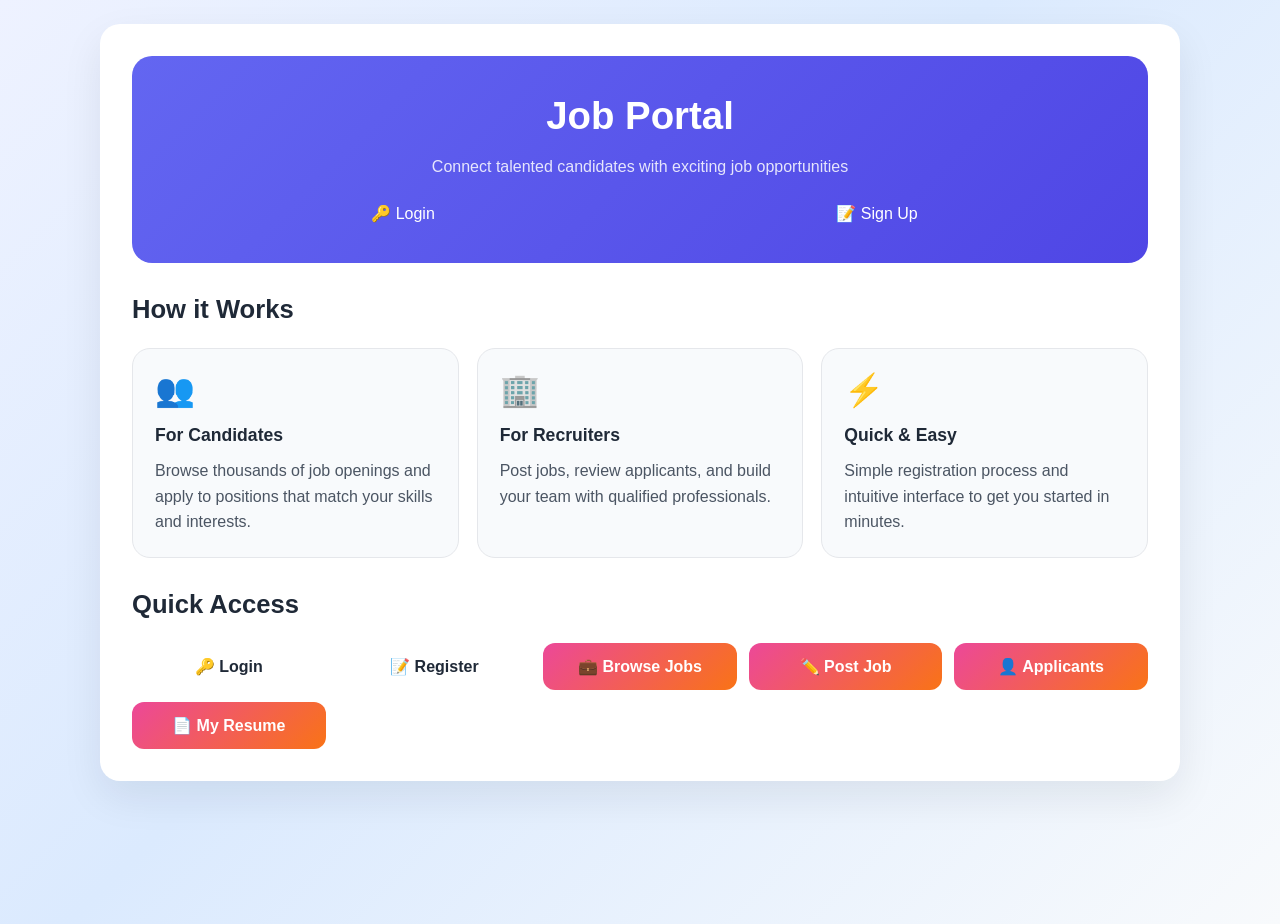
==== frontend/index.html @ 47e7e753 "first commit" ====
<!DOCTYPE html>
<html lang="en">
<head>
    <meta charset="UTF-8">
    <meta name="viewport" content="width=device-width, initial-scale=1.0">
    <title>Job Portal - Find Your Dream Job</title>
    <link rel="stylesheet" href="style.css">
    </head>
<body>

<div class="container-wide">
    <!-- Hero Section -->
    <div class="hero">
        <h1>Job Portal</h1>
        <p>Connect talented candidates with exciting job opportunities</p>
        <div class="hero-buttons">
            <a href="login.html">🔑 Login</a>
            <a href="register.html">📝 Sign Up</a>
        </div>
    </div>

    <!-- Features Section -->
    <div class="section-heading section-heading--center">
        <h2>How it Works</h2>
    </div>

    <div class="features">
        <div class="feature-card">
            <div class="feature-icon">👥</div>
            <h3>For Candidates</h3>
            <p>Browse thousands of job openings and apply to positions that match your skills and interests.</p>
        </div>

        <div class="feature-card">
            <div class="feature-icon">🏢</div>
            <h3>For Recruiters</h3>
            <p>Post jobs, review applicants, and build your team with qualified professionals.</p>
        </div>

        <div class="feature-card">
            <div class="feature-icon">⚡</div>
            <h3>Quick & Easy</h3>
            <p>Simple registration process and intuitive interface to get you started in minutes.</p>
        </div>
    </div>

    <!-- Quick Navigation -->
    <div class="section-heading section-heading--center">
        <h2>Quick Access</h2>
    </div>

    <div class="nav-buttons">
        <a href="login.html" class="nav-button">🔑 Login</a>
        <a href="register.html" class="nav-button">📝 Register</a>
        <a href="jobs.html" class="nav-button secondary">💼 Browse Jobs</a>
        <a href="postJob.html" class="nav-button secondary">✏️ Post Job</a>
        <a href="applicants.html" class="nav-button secondary">👤 Applicants</a>
        <a href="resume.html" class="nav-button secondary">📄 My Resume</a>
    </div>

</div>

</body>
</html>
---- frontend/style.css ----
/* ========= GLOBAL ========= */
* {
    margin: 0;
    padding: 0;
    box-sizing: border-box;
}

html {
    font-family: 'Segoe UI', Tahoma, Geneva, Verdana, sans-serif;
    scroll-behavior: smooth;
}

body {
    min-height: 100vh;
    background: linear-gradient(135deg, #eef2ff 0%, #dbeafe 45%, #f8fafc 100%);
    color: #1f2937;
}

a {
    color: inherit;
    text-decoration: none;
}

button,
input,
select,
textarea {
    font: inherit;
}

/* ========= LAYOUT ========= */
.container,
.container-wide {
    width: min(1120px, calc(100% - 32px));
    margin: 24px auto;
    padding: 32px;
    background: #ffffff;
    border-radius: 20px;
    box-shadow: 0 16px 40px rgba(15, 23, 42, 0.08);
}

.container-wide {
    max-width: 1080px;
}

.container {
    max-width: 640px;
}

.text-center {
    text-align: center;
}

.mt-20 {
    margin-top: 20px;
}

.mb-20 {
    margin-bottom: 20px;
}

.flex {
    display: flex;
    gap: 12px;
}

.flex-center {
    display: flex;
    gap: 12px;
    justify-content: center;
}

/* ========= TYPOGRAPHY ========= */
h1,
h2,
h3 {
    color: #1f2937;
}

h1 {
    font-size: clamp(2rem, 3vw, 3rem);
    line-height: 1.05;
}

h2 {
    font-size: clamp(1.4rem, 2vw, 2rem);
    margin-bottom: 14px;
}

h3 {
    font-size: 1.1rem;
}

p,
label,
button,
input,
select,
textarea {
    line-height: 1.6;
}

label {
    display: block;
    margin-bottom: 8px;
    font-weight: 600;
    color: #374151;
}

/* ========= HERO & SECTIONS ========= */
.hero {
    padding: 40px;
    border-radius: 20px;
    background: linear-gradient(135deg, #6366f1 0%, #4f46e5 100%);
    color: white;
    text-align: center;
    margin-bottom: 32px;
}

.hero h1 {
    color: white;
}

.hero p {
    color: rgba(255, 255, 255, 0.85);
    margin: 18px auto 0;
    max-width: 720px;
}

.hero-buttons,
.nav-buttons,
.dashboard-nav,
.resume-buttons,
.job-item-footer {
    display: grid;
    gap: 12px;
}

.hero-buttons,
.nav-buttons {
    grid-template-columns: repeat(auto-fit, minmax(160px, 1fr));
    margin-top: 24px;
}

.section-heading {
    margin-bottom: 24px;
}

.section-heading h2 {
    margin-bottom: 0;
}

.dashboard-header {
    display: flex;
    align-items: center;
    justify-content: space-between;
    gap: 16px;
    flex-wrap: wrap;
    margin-bottom: 24px;
}

.section-block {
    margin-bottom: 24px;
}

.features {
    display: grid;
    gap: 18px;
    grid-template-columns: repeat(auto-fit, minmax(220px, 1fr));
    margin-bottom: 32px;
}

.feature-card,
.card,
.search-filter,
.resume-item,
.job-item,
.application-item,
.stat-card,
.tab-content,
.upload-box,
.file-item {
    background: #f8fafc;
    border: 1px solid #e5e7eb;
    border-radius: 18px;
}

.feature-card,
.stat-card,
.job-item,
.application-item,
.resume-item,
.file-item {
    padding: 22px;
}

.feature-icon {
    font-size: 2rem;
    margin-bottom: 16px;
}

.feature-card h3,
.card h3,
.job-item h3,
.application-item h3,
.resume-info h3,
.stat-card h3 {
    margin-bottom: 12px;
}

.feature-card p,
.card p,
.application-item p,
.job-item p,
.resume-info p {
    color: #4b5563;
}

/* ========= FORMS ========= */
input,
select,
textarea {
    width: 100%;
    padding: 14px 16px;
    border: 1px solid #d1d5db;
    border-radius: 12px;
    background: #ffffff;
    color: #111827;
    transition: border-color 0.2s ease, box-shadow 0.2s ease;
}

input:focus,
select:focus,
textarea:focus {
    outline: none;
    border-color: #6366f1;
    box-shadow: 0 0 0 4px rgba(99, 102, 241, 0.12);
}

textarea {
    min-height: 120px;
}

.form-row {
    display: grid;
    grid-template-columns: 1fr 1fr;
    gap: 18px;
}

.form-group {
    margin-bottom: 18px;
}

/* ========= BUTTONS ========= */
button,
.nav-button,
.btn,
button[type='submit'] {
    display: inline-flex;
    align-items: center;
    justify-content: center;
    gap: 10px;
    border: none;
    border-radius: 12px;
    cursor: pointer;
    font-weight: 700;
    padding: 14px 20px;
    transition: transform 0.2s ease, box-shadow 0.2s ease, opacity 0.2s ease;
}

button:hover,
.nav-button:hover,
.btn:hover {
    transform: translateY(-1px);
}

button:active,
.nav-button:active,
.btn:active {
    transform: translateY(0);
}

button,
button[type='submit'] {
    width: 100%;
    background: linear-gradient(135deg, #4f46e5 0%, #6366f1 100%);
    color: white;
    box-shadow: 0 12px 24px rgba(79, 70, 229, 0.2);
}

.btn-secondary,
.nav-button.secondary {
    background: linear-gradient(135deg, #ec4899 0%, #f97316 100%);
    color: white;
}

button.btn-tertiary,
.nav-button.tertiary,
.btn-tertiary {
    background: #f3f4f6;
    color: #1f2937;
    border: 1px solid #d1d5db;
}

.nav-button,
.btn {
    width: auto;
    padding: 14px 22px;
}

.logout-btn {
    width: auto;
    background: linear-gradient(135deg, #ec4899 0%, #fb7185 100%);
    color: white;
}

/* ========= CARD UTILS ========= */
.card {
    padding: 24px;
}

.status-badge {
    display: inline-flex;
    align-items: center;
    gap: 8px;
    padding: 8px 14px;
    border-radius: 999px;
    font-size: 0.9rem;
    font-weight: 700;
}

.status-pending {
    background: #fef3c7;
    color: #b45309;
}

.status-accepted {
    background: #dcfce7;
    color: #16a34a;
}

.status-rejected {
    background: #fee2e2;
    color: #b91c1c;
}

.search-filter {
    padding: 24px;
    display: grid;
    gap: 18px;
    margin-bottom: 24px;
}

.search-filter button {
    width: 100%;
}

.dashboard-nav {
    grid-template-columns: repeat(auto-fit, minmax(180px, 1fr));
    margin-bottom: 24px;
}

.tab-button {
    width: 100%;
    padding: 16px 18px;
    background: #f8fafc;
    color: #374151;
    border: 1px solid #e5e7eb;
}

.tab-button.active,
.tab-button:hover {
    background: linear-gradient(135deg, #4f46e5 0%, #6366f1 100%);
    color: white;
}

.tab-content {
    display: none;
}

.tab-content.active {
    display: block;
}

.stats {
    display: grid;
    grid-template-columns: repeat(auto-fit, minmax(220px, 1fr));
    gap: 20px;
    margin-bottom: 28px;
}

.stat-card {
    padding: 24px;
}

.stat-card .number {
    font-size: 2.5rem;
    font-weight: 800;
    color: #1d4ed8;
    margin-top: 12px;
}

.upload-box {
    padding: 30px;
    text-align: center;
    border: 2px dashed #c7d2fe;
    background: #eef2ff;
    cursor: pointer;
    margin-bottom: 24px;
}

.upload-box:hover {
    border-color: #6366f1;
}

.upload-box.dragover {
    background: #e0e7ff;
    border-color: #4f46e5;
}

.upload-icon {
    font-size: 3rem;
    margin-bottom: 14px;
}

.file-input {
    width: 100%;
    margin-top: 16px;
}

.progress-bar {
    width: 100%;
    height: 14px;
    background: #e5e7eb;
    border-radius: 999px;
    overflow: hidden;
    margin-bottom: 16px;
}

.progress-fill {
    width: 0;
    height: 100%;
    background: #4f46e5;
    transition: width 0.25s ease;
}

.file-item {
    padding: 18px;
    margin-bottom: 14px;
}

.file-actions {
    display: flex;
    flex-wrap: wrap;
    gap: 10px;
    margin-top: 16px;
}

.file-name,
.file-size {
    margin-bottom: 6px;
}

.primary-badge {
    display: inline-block;
    padding: 4px 10px;
    border-radius: 999px;
    background: #d1fae5;
    color: #065f46;
    font-size: 0.85rem;
    margin-left: 8px;
}

.link-secondary {
    color: #4338ca;
    text-decoration: underline;
}

.link-secondary:hover {
    color: #1d4ed8;
}

.alert {
    padding: 14px 18px;
    border-radius: 14px;
    margin-bottom: 16px;
}

.alert-success {
    background: #d1fae5;
    color: #065f46;
}

.alert-error {
    background: #fee2e2;
    color: #991b1b;
}

.text-muted {
    color: #6b7280;
}

.small-text {
    font-size: 0.95rem;
}

@media (max-width: 768px) {
    .container,
    .container-wide {
        padding: 24px;
    }

    .form-row {
        grid-template-columns: 1fr;
    }

    .dashboard-nav,
    .hero-buttons,
    .nav-buttons,
    .resume-buttons,
    .job-item-footer {
        grid-template-columns: 1fr;
    }
}
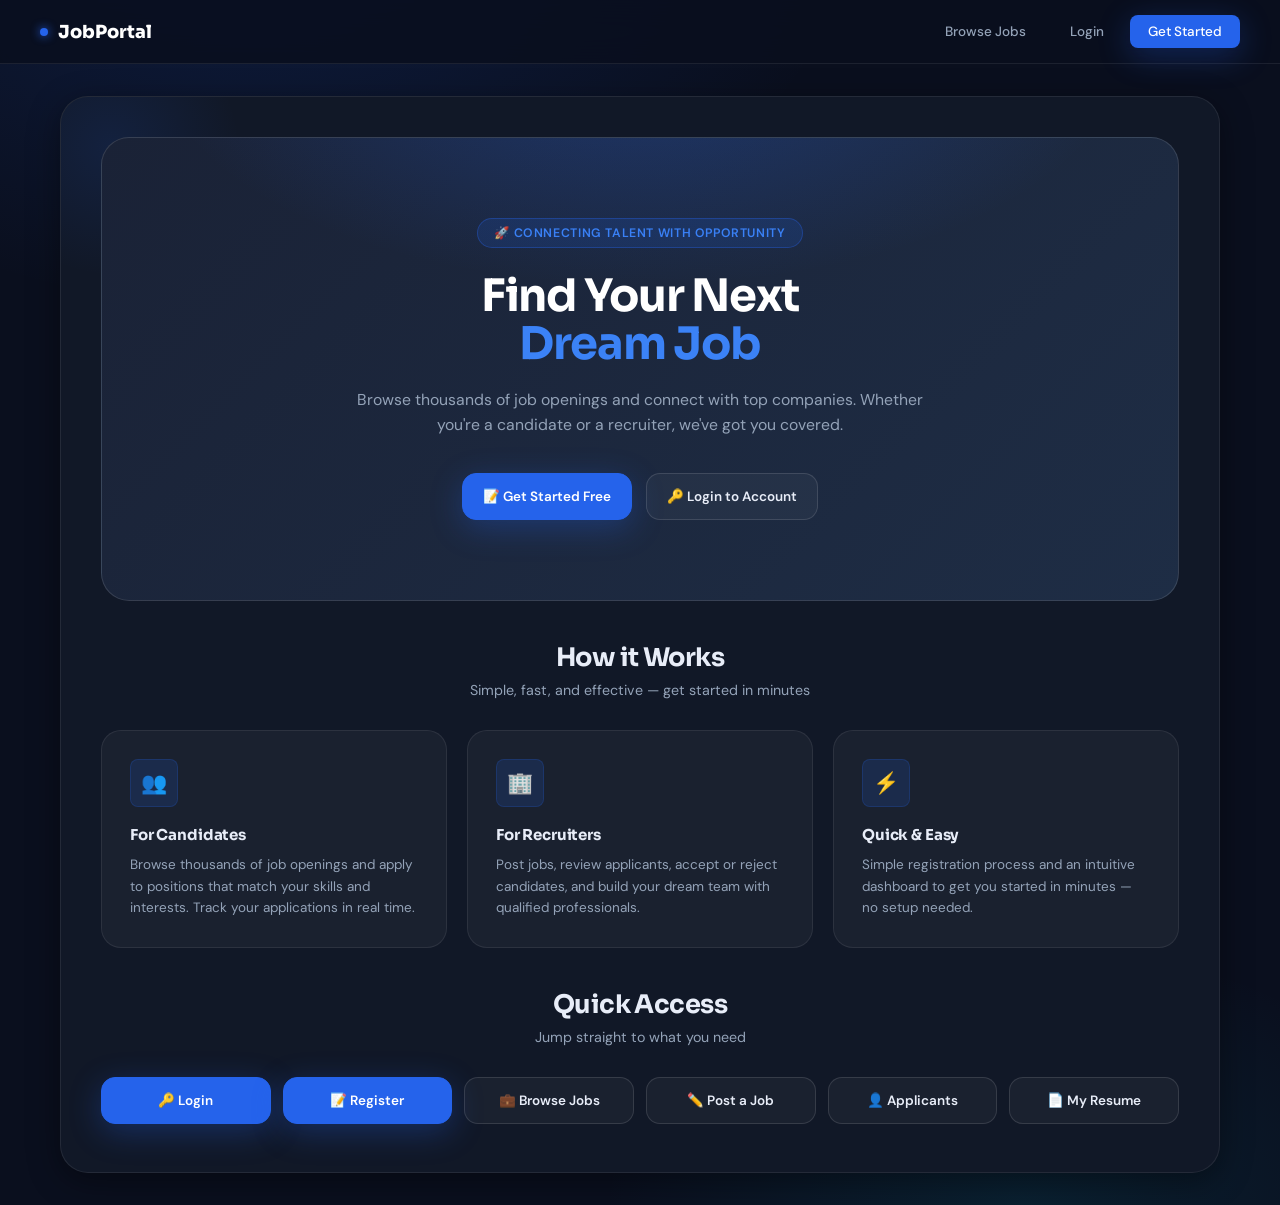
==== commit 83cb6489: "Design Update" ====
--- a/frontend/index.html
+++ b/frontend/index.html
@@ -1,64 +1,77 @@
 <!DOCTYPE html>
 <html lang="en">
 <head>
-    <meta charset="UTF-8">
-    <meta name="viewport" content="width=device-width, initial-scale=1.0">
-    <title>Job Portal - Find Your Dream Job</title>
-    <link rel="stylesheet" href="style.css">
-    </head>
+  <meta charset="UTF-8">
+  <meta name="viewport" content="width=device-width, initial-scale=1.0">
+  <title>JobPortal — Find Your Dream Job</title>
+  <link rel="stylesheet" href="style.css">
+</head>
 <body>
 
+<!-- Navbar -->
+<nav class="navbar">
+  <div class="navbar-brand">
+    <span class="dot"></span> JobPortal
+  </div>
+  <div class="navbar-links">
+    <a href="jobs.html">Browse Jobs</a>
+    <a href="login.html">Login</a>
+    <a href="register.html" class="btn-nav-cta">Get Started</a>
+  </div>
+</nav>
+
 <div class="container-wide">
-    <!-- Hero Section -->
-    <div class="hero">
-        <h1>Job Portal</h1>
-        <p>Connect talented candidates with exciting job opportunities</p>
-        <div class="hero-buttons">
-            <a href="login.html">🔑 Login</a>
-            <a href="register.html">📝 Sign Up</a>
-        </div>
+
+  <!-- Hero -->
+  <div class="hero">
+    <div class="hero-badge">🚀 Connecting Talent with Opportunity</div>
+    <h1>Find Your Next<br><span>Dream Job</span></h1>
+    <p>Browse thousands of job openings and connect with top companies. Whether you're a candidate or a recruiter, we've got you covered.</p>
+    <div class="hero-buttons">
+      <a href="register.html" class="nav-button primary">📝 Get Started Free</a>
+      <a href="login.html" class="nav-button">🔑 Login to Account</a>
     </div>
+  </div>
 
-    <!-- Features Section -->
-    <div class="section-heading section-heading--center">
-        <h2>How it Works</h2>
+  <!-- How it Works -->
+  <div class="section-heading section-heading--center">
+    <h2>How it Works</h2>
+    <p>Simple, fast, and effective — get started in minutes</p>
+  </div>
+
+  <div class="features">
+    <div class="feature-card">
+      <div class="feature-icon">👥</div>
+      <h3>For Candidates</h3>
+      <p>Browse thousands of job openings and apply to positions that match your skills and interests. Track your applications in real time.</p>
     </div>
+    <div class="feature-card">
+      <div class="feature-icon">🏢</div>
+      <h3>For Recruiters</h3>
+      <p>Post jobs, review applicants, accept or reject candidates, and build your dream team with qualified professionals.</p>
+    </div>
+    <div class="feature-card">
+      <div class="feature-icon">⚡</div>
+      <h3>Quick & Easy</h3>
+      <p>Simple registration process and an intuitive dashboard to get you started in minutes — no setup needed.</p>
+    </div>
+  </div>
 
-    <div class="features">
-        <div class="feature-card">
-            <div class="feature-icon">👥</div>
-            <h3>For Candidates</h3>
-            <p>Browse thousands of job openings and apply to positions that match your skills and interests.</p>
-        </div>
+  <!-- Quick Access -->
+  <div class="section-heading section-heading--center">
+    <h2>Quick Access</h2>
+    <p>Jump straight to what you need</p>
+  </div>
 
-        <div class="feature-card">
-            <div class="feature-icon">🏢</div>
-            <h3>For Recruiters</h3>
-            <p>Post jobs, review applicants, and build your team with qualified professionals.</p>
-        </div>
-
-        <div class="feature-card">
-            <div class="feature-icon">⚡</div>
-            <h3>Quick & Easy</h3>
-            <p>Simple registration process and intuitive interface to get you started in minutes.</p>
-        </div>
-    </div>
-
-    <!-- Quick Navigation -->
-    <div class="section-heading section-heading--center">
-        <h2>Quick Access</h2>
-    </div>
-
-    <div class="nav-buttons">
-        <a href="login.html" class="nav-button">🔑 Login</a>
-        <a href="register.html" class="nav-button">📝 Register</a>
-        <a href="jobs.html" class="nav-button secondary">💼 Browse Jobs</a>
-        <a href="postJob.html" class="nav-button secondary">✏️ Post Job</a>
-        <a href="applicants.html" class="nav-button secondary">👤 Applicants</a>
-        <a href="resume.html" class="nav-button secondary">📄 My Resume</a>
-    </div>
+  <div class="nav-buttons">
+    <a href="login.html"      class="nav-button primary">🔑 Login</a>
+    <a href="register.html"   class="nav-button primary">📝 Register</a>
+    <a href="jobs.html"       class="nav-button">💼 Browse Jobs</a>
+    <a href="postJob.html"    class="nav-button">✏️ Post a Job</a>
+    <a href="applicants.html" class="nav-button">👤 Applicants</a>
+    <a href="resume.html"     class="nav-button">📄 My Resume</a>
+  </div>
 
 </div>
-
 </body>
-</html>
+</html>
--- a/frontend/style.css
+++ b/frontend/style.css
@@ -1,524 +1,700 @@
-/* ========= GLOBAL ========= */
-* {
-    margin: 0;
-    padding: 0;
-    box-sizing: border-box;
-}
-
-html {
-    font-family: 'Segoe UI', Tahoma, Geneva, Verdana, sans-serif;
-    scroll-behavior: smooth;
-}
-
+/* ============================================================
+   JOB PORTAL — Premium Design System
+   Font: Sora (headings) + DM Sans (body)
+   Theme: Deep navy + electric blue + soft white
+   ============================================================ */
+
+@import url('https://fonts.googleapis.com/css2?family=Sora:wght@400;600;700;800&family=DM+Sans:ital,wght@0,300;0,400;0,500;0,600;1,400&display=swap');
+
+/* ── CSS Variables ── */
+:root {
+  --navy:        #0a0f1e;
+  --navy-2:      #111827;
+  --navy-3:      #1a2236;
+  --navy-4:      #1e2d45;
+  --blue:        #2563eb;
+  --blue-light:  #3b82f6;
+  --blue-glow:   rgba(37,99,235,0.25);
+  --accent:      #06b6d4;
+  --accent-2:    #0ea5e9;
+  --green:       #10b981;
+  --red:         #ef4444;
+  --amber:       #f59e0b;
+  --white:       #ffffff;
+  --off-white:   #f0f4ff;
+  --text-1:      #e8edf8;
+  --text-2:      #94a3b8;
+  --text-3:      #64748b;
+  --border:      rgba(255,255,255,0.08);
+  --border-2:    rgba(255,255,255,0.12);
+  --card-bg:     rgba(255,255,255,0.04);
+  --card-hover:  rgba(255,255,255,0.07);
+  --radius-sm:   8px;
+  --radius:      14px;
+  --radius-lg:   20px;
+  --radius-xl:   28px;
+  --shadow-sm:   0 2px 8px rgba(0,0,0,0.3);
+  --shadow:      0 8px 32px rgba(0,0,0,0.4);
+  --shadow-blue: 0 8px 32px rgba(37,99,235,0.3);
+  --transition:  0.2s cubic-bezier(0.4,0,0.2,1);
+}
+
+/* ── Reset ── */
+*, *::before, *::after { margin:0; padding:0; box-sizing:border-box; }
+html { font-family:'DM Sans',sans-serif; scroll-behavior:smooth; font-size:15px; }
 body {
-    min-height: 100vh;
-    background: linear-gradient(135deg, #eef2ff 0%, #dbeafe 45%, #f8fafc 100%);
-    color: #1f2937;
-}
-
-a {
-    color: inherit;
-    text-decoration: none;
-}
-
-button,
-input,
-select,
-textarea {
-    font: inherit;
-}
-
-/* ========= LAYOUT ========= */
-.container,
-.container-wide {
-    width: min(1120px, calc(100% - 32px));
-    margin: 24px auto;
-    padding: 32px;
-    background: #ffffff;
-    border-radius: 20px;
-    box-shadow: 0 16px 40px rgba(15, 23, 42, 0.08);
-}
-
-.container-wide {
-    max-width: 1080px;
-}
-
-.container {
-    max-width: 640px;
-}
-
-.text-center {
-    text-align: center;
-}
-
-.mt-20 {
-    margin-top: 20px;
-}
-
-.mb-20 {
-    margin-bottom: 20px;
-}
-
-.flex {
-    display: flex;
-    gap: 12px;
-}
-
-.flex-center {
-    display: flex;
-    gap: 12px;
-    justify-content: center;
-}
-
-/* ========= TYPOGRAPHY ========= */
-h1,
-h2,
-h3 {
-    color: #1f2937;
-}
-
-h1 {
-    font-size: clamp(2rem, 3vw, 3rem);
-    line-height: 1.05;
-}
-
-h2 {
-    font-size: clamp(1.4rem, 2vw, 2rem);
-    margin-bottom: 14px;
-}
-
-h3 {
-    font-size: 1.1rem;
-}
-
-p,
-label,
-button,
-input,
-select,
-textarea {
-    line-height: 1.6;
-}
-
+  min-height:100vh;
+  background: var(--navy);
+  color: var(--text-1);
+  background-image:
+    radial-gradient(ellipse 80% 60% at 20% -10%, rgba(37,99,235,0.18) 0%, transparent 60%),
+    radial-gradient(ellipse 60% 40% at 80% 100%, rgba(6,182,212,0.10) 0%, transparent 55%);
+}
+a { color:inherit; text-decoration:none; }
+button, input, select, textarea { font:inherit; }
+img { max-width:100%; display:block; }
+
+/* ── Scrollbar ── */
+::-webkit-scrollbar { width:6px; }
+::-webkit-scrollbar-track { background:var(--navy-2); }
+::-webkit-scrollbar-thumb { background:var(--navy-4); border-radius:99px; }
+::-webkit-scrollbar-thumb:hover { background:var(--blue); }
+
+/* ── Layout ── */
+.container, .container-wide {
+  width: min(1160px, calc(100% - 32px));
+  margin: 32px auto;
+  padding: 40px;
+  background: var(--navy-2);
+  border-radius: var(--radius-xl);
+  border: 1px solid var(--border);
+  box-shadow: var(--shadow);
+  position: relative;
+  overflow: hidden;
+}
+.container-wide { max-width:1160px; }
+.container { max-width:560px; }
+
+/* subtle top-left glow on containers */
+.container::before, .container-wide::before {
+  content:'';
+  position:absolute;
+  top:-80px; left:-80px;
+  width:260px; height:260px;
+  background: radial-gradient(circle, rgba(37,99,235,0.12) 0%, transparent 70%);
+  pointer-events:none;
+}
+
+.text-center { text-align:center; }
+.mt-20 { margin-top:20px; }
+.mb-20 { margin-bottom:20px; }
+.flex { display:flex; gap:12px; }
+.flex-center { display:flex; gap:12px; justify-content:center; }
+
+/* ── Typography ── */
+h1,h2,h3 { font-family:'Sora',sans-serif; font-weight:700; color:var(--text-1); }
+h1 { font-size:clamp(2rem,3.5vw,3.2rem); line-height:1.08; letter-spacing:-0.03em; }
+h2 { font-size:clamp(1.3rem,2vw,1.85rem); margin-bottom:18px; letter-spacing:-0.02em; }
+h3 { font-size:1.05rem; letter-spacing:-0.01em; }
+p, label, button, input, select, textarea { line-height:1.6; }
 label {
-    display: block;
-    margin-bottom: 8px;
-    font-weight: 600;
-    color: #374151;
-}
-
-/* ========= HERO & SECTIONS ========= */
+  display:block;
+  margin-bottom:8px;
+  font-weight:600;
+  font-size:0.88rem;
+  color:var(--text-2);
+  text-transform:uppercase;
+  letter-spacing:0.06em;
+}
+
+/* ── NAVBAR ── */
+.navbar {
+  display:flex;
+  align-items:center;
+  justify-content:space-between;
+  padding:0 40px;
+  height:64px;
+  background: rgba(10,15,30,0.85);
+  backdrop-filter: blur(20px);
+  border-bottom: 1px solid var(--border);
+  position:sticky; top:0; z-index:100;
+}
+.navbar-brand {
+  font-family:'Sora',sans-serif;
+  font-weight:800;
+  font-size:1.2rem;
+  color:var(--white);
+  display:flex; align-items:center; gap:10px;
+}
+.navbar-brand .dot {
+  width:8px; height:8px;
+  background: var(--blue);
+  border-radius:50%;
+  box-shadow: 0 0 10px var(--blue);
+}
+.navbar-links { display:flex; align-items:center; gap:8px; }
+.navbar-links a, .navbar-links button {
+  padding:8px 18px;
+  border-radius: var(--radius-sm);
+  font-size:0.9rem;
+  font-weight:500;
+  color:var(--text-2);
+  background:transparent;
+  border:none;
+  cursor:pointer;
+  width:auto;
+  box-shadow:none;
+  transition: color var(--transition), background var(--transition);
+}
+.navbar-links a:hover, .navbar-links button:hover { color:var(--white); background:var(--card-hover); transform:none; }
+.navbar-links .btn-nav-cta {
+  background: var(--blue);
+  color:var(--white);
+  box-shadow: var(--shadow-blue);
+}
+.navbar-links .btn-nav-cta:hover { background:var(--blue-light); transform:none; }
+
+/* ── HERO ── */
 .hero {
-    padding: 40px;
-    border-radius: 20px;
-    background: linear-gradient(135deg, #6366f1 0%, #4f46e5 100%);
-    color: white;
-    text-align: center;
-    margin-bottom: 32px;
-}
-
-.hero h1 {
-    color: white;
-}
-
+  position:relative;
+  padding:80px 40px;
+  border-radius: var(--radius-xl);
+  background: linear-gradient(135deg, var(--navy-3) 0%, var(--navy-4) 100%);
+  border: 1px solid var(--border-2);
+  text-align:center;
+  margin-bottom:40px;
+  overflow:hidden;
+}
+.hero::before {
+  content:'';
+  position:absolute;
+  inset:0;
+  background:
+    radial-gradient(ellipse 70% 80% at 50% -20%, rgba(37,99,235,0.3) 0%, transparent 65%);
+  pointer-events:none;
+}
+.hero-badge {
+  display:inline-flex;
+  align-items:center;
+  gap:8px;
+  padding:6px 16px;
+  border-radius:99px;
+  background:rgba(37,99,235,0.15);
+  border:1px solid rgba(37,99,235,0.35);
+  color:var(--blue-light);
+  font-size:0.82rem;
+  font-weight:600;
+  letter-spacing:0.05em;
+  text-transform:uppercase;
+  margin-bottom:24px;
+}
+.hero h1 { color:var(--white); margin-bottom:18px; position:relative; }
+.hero h1 span { color:var(--blue-light); }
 .hero p {
-    color: rgba(255, 255, 255, 0.85);
-    margin: 18px auto 0;
-    max-width: 720px;
-}
-
-.hero-buttons,
-.nav-buttons,
-.dashboard-nav,
-.resume-buttons,
+  color:var(--text-2);
+  margin:0 auto 36px;
+  max-width:600px;
+  font-size:1.05rem;
+}
+.hero-buttons {
+  display:flex;
+  justify-content:center;
+  gap:14px;
+  flex-wrap:wrap;
+}
+
+/* ── FEATURES ── */
+.features {
+  display:grid;
+  gap:20px;
+  grid-template-columns:repeat(auto-fit,minmax(220px,1fr));
+  margin-bottom:40px;
+}
+.feature-card {
+  padding:28px;
+  background:var(--card-bg);
+  border:1px solid var(--border);
+  border-radius:var(--radius-lg);
+  transition: border-color var(--transition), background var(--transition), transform var(--transition);
+}
+.feature-card:hover { border-color:var(--border-2); background:var(--card-hover); transform:translateY(-3px); }
+.feature-icon {
+  width:48px; height:48px;
+  border-radius:var(--radius-sm);
+  background:rgba(37,99,235,0.15);
+  border:1px solid rgba(37,99,235,0.2);
+  display:flex; align-items:center; justify-content:center;
+  font-size:1.4rem;
+  margin-bottom:18px;
+}
+.feature-card h3 { margin-bottom:10px; font-size:1rem; }
+.feature-card p { color:var(--text-2); font-size:0.9rem; }
+
+/* ── NAV BUTTONS (home quick access) ── */
+.nav-buttons {
+  display:grid;
+  gap:12px;
+  grid-template-columns:repeat(auto-fit,minmax(160px,1fr));
+  margin-bottom:8px;
+}
+.nav-button {
+  display:inline-flex;
+  align-items:center;
+  justify-content:center;
+  gap:8px;
+  padding:14px 20px;
+  border-radius:var(--radius);
+  font-weight:600;
+  font-size:0.9rem;
+  border:1px solid var(--border-2);
+  background:var(--card-bg);
+  color:var(--text-1);
+  cursor:pointer;
+  transition: all var(--transition);
+  width:auto;
+  box-shadow:none;
+}
+.nav-button:hover { border-color:var(--blue); color:var(--white); background:rgba(37,99,235,0.1); transform:translateY(-2px); }
+.nav-button.primary { background:var(--blue); border-color:var(--blue); color:var(--white); box-shadow:var(--shadow-blue); }
+.nav-button.primary:hover { background:var(--blue-light); }
+
+/* ── SECTION HEADING ── */
+.section-heading { margin-bottom:28px; }
+.section-heading h2 { margin-bottom:6px; }
+.section-heading p { color:var(--text-2); font-size:0.95rem; }
+.section-heading--center { text-align:center; }
+
+/* ── PAGE HEADER ── */
+.page-header { margin-bottom:32px; }
+.dashboard-header {
+  display:flex;
+  align-items:center;
+  justify-content:space-between;
+  gap:16px;
+  flex-wrap:wrap;
+}
+
+/* ── FORMS ── */
+input, select, textarea {
+  width:100%;
+  padding:13px 16px;
+  background:rgba(255,255,255,0.05);
+  border:1px solid var(--border-2);
+  border-radius:var(--radius);
+  color:var(--text-1);
+  transition: border-color var(--transition), box-shadow var(--transition), background var(--transition);
+}
+input::placeholder, textarea::placeholder { color:var(--text-3); }
+input:focus, select:focus, textarea:focus {
+  outline:none;
+  border-color:var(--blue);
+  background:rgba(37,99,235,0.07);
+  box-shadow:0 0 0 3px var(--blue-glow);
+}
+select { appearance:none; cursor:pointer; }
+select option { background:var(--navy-2); color:var(--text-1); }
+textarea { min-height:120px; resize:vertical; }
+.form-row { display:grid; grid-template-columns:1fr 1fr; gap:20px; }
+.form-group { margin-bottom:20px; }
+
+/* ── BUTTONS ── */
+button {
+  display:inline-flex;
+  align-items:center;
+  justify-content:center;
+  gap:8px;
+  width:100%;
+  padding:13px 22px;
+  border:none;
+  border-radius:var(--radius);
+  font-weight:600;
+  font-size:0.92rem;
+  cursor:pointer;
+  transition: all var(--transition);
+  background: var(--blue);
+  color:var(--white);
+  box-shadow:var(--shadow-blue);
+}
+button:hover { background:var(--blue-light); transform:translateY(-1px); box-shadow:0 12px 28px rgba(37,99,235,0.4); }
+button:active { transform:translateY(0); }
+
+.btn-secondary {
+  background:rgba(255,255,255,0.07);
+  color:var(--text-1);
+  border:1px solid var(--border-2);
+  box-shadow:none;
+  width:auto;
+}
+.btn-secondary:hover { background:rgba(255,255,255,0.12); box-shadow:none; color:var(--white); }
+
+.btn-ghost {
+  background:transparent;
+  color:var(--text-2);
+  border:1px solid var(--border);
+  box-shadow:none;
+  width:auto;
+}
+.btn-ghost:hover { color:var(--white); background:var(--card-hover); box-shadow:none; }
+
+.btn-danger {
+  background:rgba(239,68,68,0.15);
+  color:#fca5a5;
+  border:1px solid rgba(239,68,68,0.25);
+  box-shadow:none;
+  width:auto;
+}
+.btn-danger:hover { background:rgba(239,68,68,0.25); box-shadow:none; }
+
+.btn-success {
+  background:rgba(16,185,129,0.15);
+  color:#6ee7b7;
+  border:1px solid rgba(16,185,129,0.25);
+  box-shadow:none;
+  width:auto;
+}
+.btn-success:hover { background:rgba(16,185,129,0.25); box-shadow:none; }
+
+.btn-sm { padding:8px 14px; font-size:0.82rem; width:auto; }
+
+.logout-btn {
+  width:auto;
+  background:rgba(239,68,68,0.12);
+  color:#fca5a5;
+  border:1px solid rgba(239,68,68,0.2);
+  box-shadow:none;
+  padding:10px 20px;
+}
+.logout-btn:hover { background:rgba(239,68,68,0.22); box-shadow:none; }
+
+/* ── CARDS ── */
+.card {
+  padding:24px;
+  background:var(--card-bg);
+  border:1px solid var(--border);
+  border-radius:var(--radius-lg);
+  transition: border-color var(--transition), transform var(--transition), background var(--transition);
+}
+.card:hover { border-color:var(--border-2); background:var(--card-hover); transform:translateY(-2px); }
+.card h3 { margin-bottom:14px; }
+.card p { color:var(--text-2); font-size:0.9rem; margin-bottom:6px; }
+.card-label { color:var(--text-3); font-size:0.8rem; font-weight:600; text-transform:uppercase; letter-spacing:0.05em; }
+
+/* grid layout for cards */
+.grid {
+  display:grid;
+  gap:18px;
+  grid-template-columns:repeat(auto-fill,minmax(300px,1fr));
+}
+
+/* ── DASHBOARD STATS ── */
+.stats {
+  display:grid;
+  grid-template-columns:repeat(auto-fit,minmax(200px,1fr));
+  gap:18px;
+  margin-bottom:32px;
+}
+.stat-card {
+  padding:24px 28px;
+  background:var(--card-bg);
+  border:1px solid var(--border);
+  border-radius:var(--radius-lg);
+  position:relative;
+  overflow:hidden;
+}
+.stat-card::after {
+  content:'';
+  position:absolute;
+  bottom:-20px; right:-20px;
+  width:80px; height:80px;
+  background:rgba(37,99,235,0.1);
+  border-radius:50%;
+}
+.stat-card h3 { font-family:'DM Sans',sans-serif; font-size:0.82rem; font-weight:600; color:var(--text-2); text-transform:uppercase; letter-spacing:0.06em; margin-bottom:10px; }
+.stat-card .number { font-family:'Sora',sans-serif; font-size:2.8rem; font-weight:800; color:var(--blue-light); line-height:1; }
+
+/* ── DASHBOARD NAV / TABS ── */
+.dashboard-nav {
+  display:flex;
+  gap:4px;
+  background:rgba(255,255,255,0.04);
+  border:1px solid var(--border);
+  border-radius:var(--radius);
+  padding:4px;
+  margin-bottom:28px;
+  flex-wrap:wrap;
+}
+.tab-button {
+  flex:1;
+  min-width:140px;
+  padding:11px 16px;
+  background:transparent;
+  color:var(--text-2);
+  border:none;
+  border-radius:var(--radius-sm);
+  font-size:0.88rem;
+  font-weight:600;
+  cursor:pointer;
+  box-shadow:none;
+  transition: all var(--transition);
+  white-space:nowrap;
+}
+.tab-button:hover { color:var(--text-1); background:rgba(255,255,255,0.05); transform:none; box-shadow:none; }
+.tab-button.active { background:var(--blue); color:var(--white); box-shadow:var(--shadow-blue); transform:none; }
+
+.tab-content { display:none; }
+.tab-content.active { display:block; animation:fadeUp 0.3s ease; }
+
+@keyframes fadeUp {
+  from { opacity:0; transform:translateY(10px); }
+  to   { opacity:1; transform:translateY(0); }
+}
+
+/* ── JOB ITEM ── */
+.job-item {
+  padding:22px 24px;
+  background:var(--card-bg);
+  border:1px solid var(--border);
+  border-radius:var(--radius-lg);
+  transition: all var(--transition);
+  margin-bottom:14px;
+}
+.job-item:hover { border-color:var(--border-2); background:var(--card-hover); transform:translateY(-2px); }
+.job-item h3 { margin-bottom:12px; color:var(--white); }
+.job-item p { color:var(--text-2); font-size:0.9rem; margin-bottom:6px; }
 .job-item-footer {
-    display: grid;
-    gap: 12px;
-}
-
-.hero-buttons,
-.nav-buttons {
-    grid-template-columns: repeat(auto-fit, minmax(160px, 1fr));
-    margin-top: 24px;
-}
-
-.section-heading {
-    margin-bottom: 24px;
-}
-
-.section-heading h2 {
-    margin-bottom: 0;
-}
-
-.dashboard-header {
-    display: flex;
-    align-items: center;
-    justify-content: space-between;
-    gap: 16px;
-    flex-wrap: wrap;
-    margin-bottom: 24px;
-}
-
+  display:flex;
+  gap:10px;
+  margin-top:16px;
+  flex-wrap:wrap;
+}
+.job-item-footer button { width:auto; }
+
+/* ── APPLICATION ITEM ── */
+.application-item {
+  padding:22px 24px;
+  background:var(--card-bg);
+  border:1px solid var(--border);
+  border-radius:var(--radius-lg);
+  margin-bottom:14px;
+  transition: all var(--transition);
+}
+.application-item:hover { border-color:var(--border-2); background:var(--card-hover); }
+.application-item h3 { margin-bottom:12px; }
+.application-item p { color:var(--text-2); font-size:0.9rem; margin-bottom:6px; }
+
+/* ── STATUS BADGES ── */
+.status-badge {
+  display:inline-flex;
+  align-items:center;
+  gap:6px;
+  padding:5px 12px;
+  border-radius:99px;
+  font-size:0.78rem;
+  font-weight:700;
+  letter-spacing:0.04em;
+  text-transform:uppercase;
+}
+.status-pending  { background:rgba(245,158,11,0.15); color:#fcd34d; border:1px solid rgba(245,158,11,0.25); }
+.status-accepted { background:rgba(16,185,129,0.15); color:#6ee7b7; border:1px solid rgba(16,185,129,0.25); }
+.status-rejected { background:rgba(239,68,68,0.15);  color:#fca5a5; border:1px solid rgba(239,68,68,0.25); }
+
+/* ── SEARCH & FILTER ── */
+.search-filter {
+  padding:22px;
+  background:var(--card-bg);
+  border:1px solid var(--border);
+  border-radius:var(--radius-lg);
+  display:grid;
+  gap:14px;
+  margin-bottom:24px;
+}
+.search-filter-grid {
+  display:grid;
+  grid-template-columns:2fr 1fr 1fr 1fr;
+  gap:12px;
+}
+.search-filter-actions { display:flex; gap:10px; }
+.search-filter-actions button { width:auto; }
+
+/* ── SECTION BLOCK ── */
 .section-block {
-    margin-bottom: 24px;
-}
-
-.features {
-    display: grid;
-    gap: 18px;
-    grid-template-columns: repeat(auto-fit, minmax(220px, 1fr));
-    margin-bottom: 32px;
-}
-
-.feature-card,
-.card,
-.search-filter,
-.resume-item,
-.job-item,
-.application-item,
-.stat-card,
-.tab-content,
-.upload-box,
+  padding:22px;
+  background:var(--card-bg);
+  border:1px solid var(--border);
+  border-radius:var(--radius-lg);
+  margin-bottom:22px;
+}
+.section-block h3 { margin-bottom:14px; }
+
+/* ── RESUME ITEM ── */
+.resume-item {
+  display:flex;
+  align-items:center;
+  justify-content:space-between;
+  gap:16px;
+  padding:18px 22px;
+  background:var(--card-bg);
+  border:1px solid var(--border);
+  border-radius:var(--radius);
+  margin-bottom:12px;
+  flex-wrap:wrap;
+  transition: all var(--transition);
+}
+.resume-item:hover { border-color:var(--border-2); background:var(--card-hover); }
+.resume-info h3 { font-size:0.95rem; margin-bottom:4px; }
+.resume-info p { color:var(--text-2); font-size:0.82rem; }
+.resume-buttons { display:flex; gap:8px; flex-wrap:wrap; }
+.resume-buttons button { width:auto; }
+
+.primary-badge {
+  display:inline-block;
+  padding:3px 10px;
+  border-radius:99px;
+  background:rgba(16,185,129,0.15);
+  color:#6ee7b7;
+  border:1px solid rgba(16,185,129,0.25);
+  font-size:0.72rem;
+  font-weight:700;
+  letter-spacing:0.05em;
+  text-transform:uppercase;
+  margin-left:8px;
+}
+
+/* ── UPLOAD BOX ── */
+.upload-box {
+  padding:40px 24px;
+  text-align:center;
+  border:2px dashed rgba(37,99,235,0.35);
+  background:rgba(37,99,235,0.04);
+  border-radius:var(--radius-lg);
+  cursor:pointer;
+  transition: all var(--transition);
+  margin-bottom:24px;
+}
+.upload-box:hover { border-color:var(--blue); background:rgba(37,99,235,0.08); }
+.upload-box.dragover { border-color:var(--blue-light); background:rgba(37,99,235,0.12); }
+.upload-icon { font-size:2.8rem; margin-bottom:16px; }
+.upload-box p { color:var(--text-2); font-size:0.92rem; }
+.upload-box strong { color:var(--text-1); }
+.file-input { display:none; }
+
+/* ── PROGRESS BAR ── */
+.progress-bar {
+  width:100%;
+  height:6px;
+  background:rgba(255,255,255,0.08);
+  border-radius:99px;
+  overflow:hidden;
+  margin-bottom:16px;
+}
+.progress-fill {
+  width:0;
+  height:100%;
+  background:linear-gradient(90deg,var(--blue),var(--accent));
+  border-radius:99px;
+  transition:width 0.3s ease;
+}
+
+/* ── FILE ITEM ── */
 .file-item {
-    background: #f8fafc;
-    border: 1px solid #e5e7eb;
-    border-radius: 18px;
-}
-
-.feature-card,
-.stat-card,
-.job-item,
-.application-item,
-.resume-item,
-.file-item {
-    padding: 22px;
-}
-
-.feature-icon {
-    font-size: 2rem;
-    margin-bottom: 16px;
-}
-
-.feature-card h3,
-.card h3,
-.job-item h3,
-.application-item h3,
-.resume-info h3,
-.stat-card h3 {
-    margin-bottom: 12px;
-}
-
-.feature-card p,
-.card p,
-.application-item p,
-.job-item p,
-.resume-info p {
-    color: #4b5563;
-}
-
-/* ========= FORMS ========= */
-input,
-select,
-textarea {
-    width: 100%;
-    padding: 14px 16px;
-    border: 1px solid #d1d5db;
-    border-radius: 12px;
-    background: #ffffff;
-    color: #111827;
-    transition: border-color 0.2s ease, box-shadow 0.2s ease;
-}
-
-input:focus,
-select:focus,
-textarea:focus {
-    outline: none;
-    border-color: #6366f1;
-    box-shadow: 0 0 0 4px rgba(99, 102, 241, 0.12);
-}
-
-textarea {
-    min-height: 120px;
-}
-
-.form-row {
-    display: grid;
-    grid-template-columns: 1fr 1fr;
-    gap: 18px;
-}
-
-.form-group {
-    margin-bottom: 18px;
-}
-
-/* ========= BUTTONS ========= */
-button,
-.nav-button,
-.btn,
-button[type='submit'] {
-    display: inline-flex;
-    align-items: center;
-    justify-content: center;
-    gap: 10px;
-    border: none;
-    border-radius: 12px;
-    cursor: pointer;
-    font-weight: 700;
-    padding: 14px 20px;
-    transition: transform 0.2s ease, box-shadow 0.2s ease, opacity 0.2s ease;
-}
-
-button:hover,
-.nav-button:hover,
-.btn:hover {
-    transform: translateY(-1px);
-}
-
-button:active,
-.nav-button:active,
-.btn:active {
-    transform: translateY(0);
-}
-
-button,
-button[type='submit'] {
-    width: 100%;
-    background: linear-gradient(135deg, #4f46e5 0%, #6366f1 100%);
-    color: white;
-    box-shadow: 0 12px 24px rgba(79, 70, 229, 0.2);
-}
-
-.btn-secondary,
-.nav-button.secondary {
-    background: linear-gradient(135deg, #ec4899 0%, #f97316 100%);
-    color: white;
-}
-
-button.btn-tertiary,
-.nav-button.tertiary,
-.btn-tertiary {
-    background: #f3f4f6;
-    color: #1f2937;
-    border: 1px solid #d1d5db;
-}
-
-.nav-button,
-.btn {
-    width: auto;
-    padding: 14px 22px;
-}
-
-.logout-btn {
-    width: auto;
-    background: linear-gradient(135deg, #ec4899 0%, #fb7185 100%);
-    color: white;
-}
-
-/* ========= CARD UTILS ========= */
-.card {
-    padding: 24px;
-}
-
-.status-badge {
-    display: inline-flex;
-    align-items: center;
-    gap: 8px;
-    padding: 8px 14px;
-    border-radius: 999px;
-    font-size: 0.9rem;
-    font-weight: 700;
-}
-
-.status-pending {
-    background: #fef3c7;
-    color: #b45309;
-}
-
-.status-accepted {
-    background: #dcfce7;
-    color: #16a34a;
-}
-
-.status-rejected {
-    background: #fee2e2;
-    color: #b91c1c;
-}
-
-.search-filter {
-    padding: 24px;
-    display: grid;
-    gap: 18px;
-    margin-bottom: 24px;
-}
-
-.search-filter button {
-    width: 100%;
-}
-
-.dashboard-nav {
-    grid-template-columns: repeat(auto-fit, minmax(180px, 1fr));
-    margin-bottom: 24px;
-}
-
-.tab-button {
-    width: 100%;
-    padding: 16px 18px;
-    background: #f8fafc;
-    color: #374151;
-    border: 1px solid #e5e7eb;
-}
-
-.tab-button.active,
-.tab-button:hover {
-    background: linear-gradient(135deg, #4f46e5 0%, #6366f1 100%);
-    color: white;
-}
-
-.tab-content {
-    display: none;
-}
-
-.tab-content.active {
-    display: block;
-}
-
-.stats {
-    display: grid;
-    grid-template-columns: repeat(auto-fit, minmax(220px, 1fr));
-    gap: 20px;
-    margin-bottom: 28px;
-}
-
-.stat-card {
-    padding: 24px;
-}
-
-.stat-card .number {
-    font-size: 2.5rem;
-    font-weight: 800;
-    color: #1d4ed8;
-    margin-top: 12px;
-}
-
-.upload-box {
-    padding: 30px;
-    text-align: center;
-    border: 2px dashed #c7d2fe;
-    background: #eef2ff;
-    cursor: pointer;
-    margin-bottom: 24px;
-}
-
-.upload-box:hover {
-    border-color: #6366f1;
-}
-
-.upload-box.dragover {
-    background: #e0e7ff;
-    border-color: #4f46e5;
-}
-
-.upload-icon {
-    font-size: 3rem;
-    margin-bottom: 14px;
-}
-
-.file-input {
-    width: 100%;
-    margin-top: 16px;
-}
-
-.progress-bar {
-    width: 100%;
-    height: 14px;
-    background: #e5e7eb;
-    border-radius: 999px;
-    overflow: hidden;
-    margin-bottom: 16px;
-}
-
-.progress-fill {
-    width: 0;
-    height: 100%;
-    background: #4f46e5;
-    transition: width 0.25s ease;
-}
-
-.file-item {
-    padding: 18px;
-    margin-bottom: 14px;
-}
-
-.file-actions {
-    display: flex;
-    flex-wrap: wrap;
-    gap: 10px;
-    margin-top: 16px;
-}
-
-.file-name,
-.file-size {
-    margin-bottom: 6px;
-}
-
-.primary-badge {
-    display: inline-block;
-    padding: 4px 10px;
-    border-radius: 999px;
-    background: #d1fae5;
-    color: #065f46;
-    font-size: 0.85rem;
-    margin-left: 8px;
-}
-
-.link-secondary {
-    color: #4338ca;
-    text-decoration: underline;
-}
-
-.link-secondary:hover {
-    color: #1d4ed8;
-}
-
+  padding:18px 22px;
+  background:var(--card-bg);
+  border:1px solid var(--border);
+  border-radius:var(--radius);
+  margin-bottom:12px;
+  transition: all var(--transition);
+}
+.file-item:hover { border-color:var(--border-2); }
+.file-info { margin-bottom:12px; }
+.file-name { font-weight:600; font-size:0.92rem; color:var(--text-1); margin-bottom:4px; }
+.file-size { font-size:0.82rem; color:var(--text-2); }
+.file-actions { display:flex; flex-wrap:wrap; gap:8px; }
+.file-actions button { width:auto; }
+
+/* ── ALERTS ── */
 .alert {
-    padding: 14px 18px;
-    border-radius: 14px;
-    margin-bottom: 16px;
-}
-
-.alert-success {
-    background: #d1fae5;
-    color: #065f46;
-}
-
-.alert-error {
-    background: #fee2e2;
-    color: #991b1b;
-}
-
-.text-muted {
-    color: #6b7280;
-}
-
-.small-text {
-    font-size: 0.95rem;
-}
-
-@media (max-width: 768px) {
-    .container,
-    .container-wide {
-        padding: 24px;
-    }
-
-    .form-row {
-        grid-template-columns: 1fr;
-    }
-
-    .dashboard-nav,
-    .hero-buttons,
-    .nav-buttons,
-    .resume-buttons,
-    .job-item-footer {
-        grid-template-columns: 1fr;
-    }
-}
+  padding:13px 18px;
+  border-radius:var(--radius);
+  margin-bottom:18px;
+  font-size:0.9rem;
+  font-weight:500;
+  display:flex;
+  align-items:center;
+  gap:10px;
+}
+.alert-success { background:rgba(16,185,129,0.12); color:#6ee7b7; border:1px solid rgba(16,185,129,0.2); }
+.alert-error   { background:rgba(239,68,68,0.12);  color:#fca5a5; border:1px solid rgba(239,68,68,0.2); }
+
+/* ── MISC UTILS ── */
+.link-secondary { color:var(--blue-light); font-weight:500; }
+.link-secondary:hover { text-decoration:underline; }
+.text-muted { color:var(--text-2); }
+.small-text { font-size:0.88rem; }
+.empty-state { text-align:center; padding:48px 24px; color:var(--text-3); }
+.empty-state .empty-icon { font-size:3rem; margin-bottom:14px; opacity:0.5; }
+.empty-state p { font-size:0.95rem; }
+.divider { height:1px; background:var(--border); margin:24px 0; }
+
+/* ── DASHBOARD FORM WRAPPER ── */
+.dashboard-form {
+  max-width:640px;
+}
+
+/* ── APPLICANT CARD ACTIONS ── */
+.btn-accept {
+  background:rgba(16,185,129,0.15);
+  color:#6ee7b7;
+  border:1px solid rgba(16,185,129,0.25);
+  box-shadow:none;
+  width:auto;
+}
+.btn-accept:hover { background:rgba(16,185,129,0.25); box-shadow:none; }
+.btn-reject {
+  background:rgba(239,68,68,0.12);
+  color:#fca5a5;
+  border:1px solid rgba(239,68,68,0.2);
+  box-shadow:none;
+  width:auto;
+}
+.btn-reject:hover { background:rgba(239,68,68,0.22); box-shadow:none; }
+
+/* ── SALARY CHIP ── */
+.salary-chip {
+  display:inline-flex;
+  align-items:center;
+  gap:5px;
+  padding:4px 12px;
+  background:rgba(37,99,235,0.15);
+  border:1px solid rgba(37,99,235,0.25);
+  color:var(--blue-light);
+  border-radius:99px;
+  font-size:0.82rem;
+  font-weight:700;
+  margin-top:10px;
+}
+
+/* ── RESUME LIST WRAPPER ── */
+.resume-list { margin-top:16px; }
+
+/* ── FILE LIST SECTION ── */
+.file-list { margin-top:10px; }
+.file-list h3 { margin-bottom:16px; }
+
+/* ── RESPONSIVE ── */
+@media(max-width:900px) {
+  .search-filter-grid { grid-template-columns:1fr 1fr; }
+}
+@media(max-width:768px) {
+  .navbar { padding:0 20px; }
+  .container, .container-wide { padding:24px 20px; margin:16px auto; }
+  .form-row { grid-template-columns:1fr; }
+  .search-filter-grid { grid-template-columns:1fr; }
+  .dashboard-nav { flex-direction:column; }
+  .tab-button { flex:unset; }
+  .hero { padding:48px 24px; }
+  .stats { grid-template-columns:1fr 1fr; }
+}
+@media(max-width:480px) {
+  .stats { grid-template-columns:1fr; }
+  .job-item-footer { flex-direction:column; }
+}
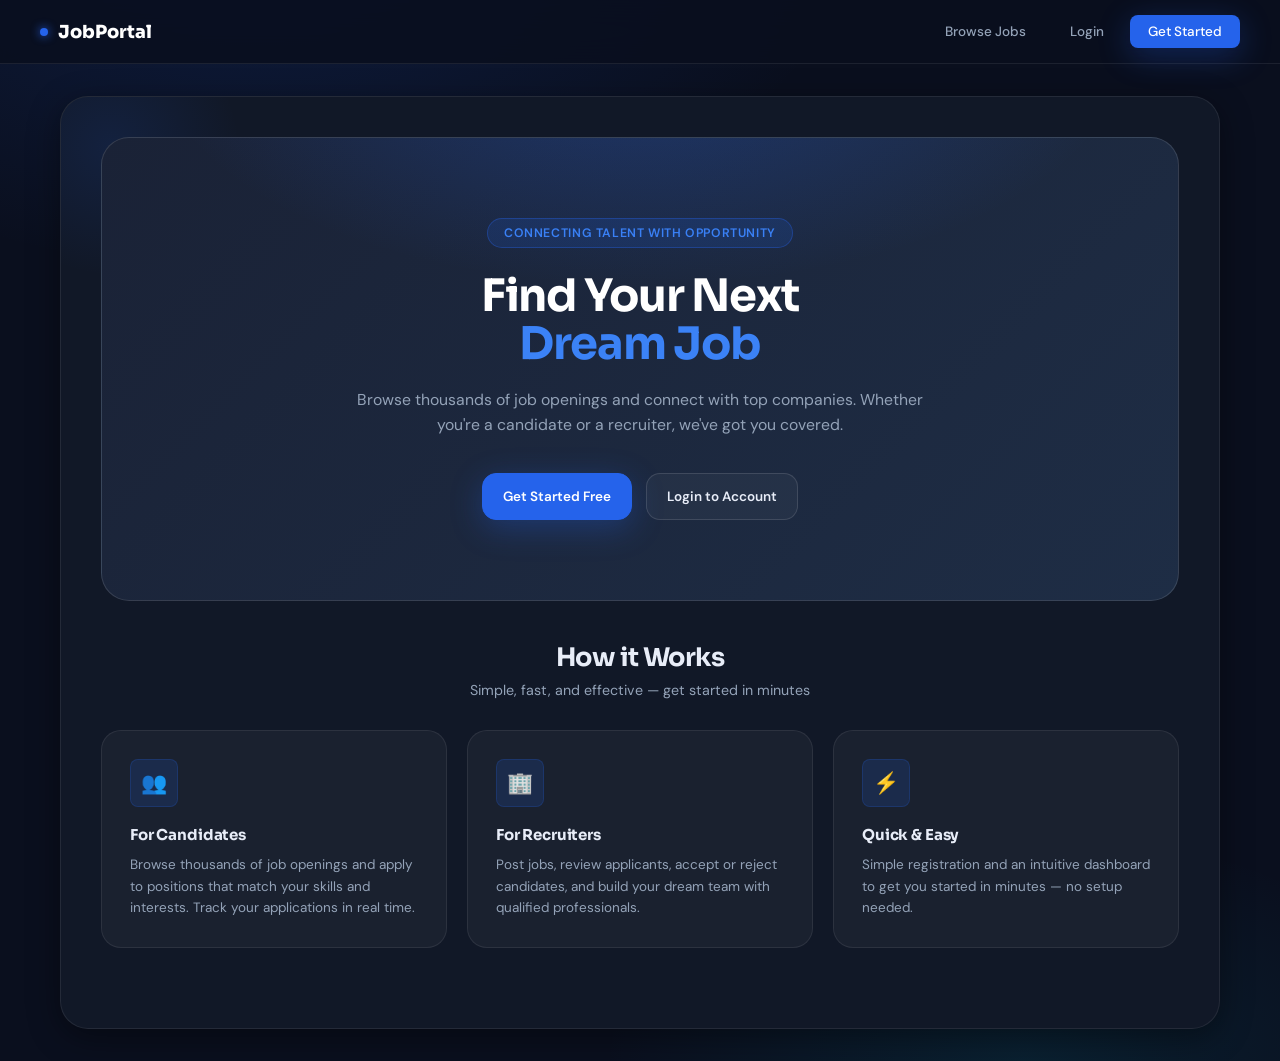
==== commit 380a7db1: "Frontend Update for updation of backend" ====
--- a/frontend/index.html
+++ b/frontend/index.html
@@ -8,12 +8,9 @@
 </head>
 <body>
 
-<!-- Navbar -->
 <nav class="navbar">
-  <div class="navbar-brand">
-    <span class="dot"></span> JobPortal
-  </div>
-  <div class="navbar-links">
+  <div class="navbar-brand"><span class="dot"></span> JobPortal</div>
+  <div class="navbar-links" id="navLinks">
     <a href="jobs.html">Browse Jobs</a>
     <a href="login.html">Login</a>
     <a href="register.html" class="btn-nav-cta">Get Started</a>
@@ -22,18 +19,16 @@
 
 <div class="container-wide">
 
-  <!-- Hero -->
   <div class="hero">
-    <div class="hero-badge">🚀 Connecting Talent with Opportunity</div>
+    <div class="hero-badge">Connecting Talent with Opportunity</div>
     <h1>Find Your Next<br><span>Dream Job</span></h1>
     <p>Browse thousands of job openings and connect with top companies. Whether you're a candidate or a recruiter, we've got you covered.</p>
     <div class="hero-buttons">
-      <a href="register.html" class="nav-button primary">📝 Get Started Free</a>
-      <a href="login.html" class="nav-button">🔑 Login to Account</a>
+      <a href="register.html" class="nav-button primary">Get Started Free</a>
+      <a href="login.html" class="nav-button">Login to Account</a>
     </div>
   </div>
 
-  <!-- How it Works -->
   <div class="section-heading section-heading--center">
     <h2>How it Works</h2>
     <p>Simple, fast, and effective — get started in minutes</p>
@@ -53,25 +48,24 @@
     <div class="feature-card">
       <div class="feature-icon">⚡</div>
       <h3>Quick & Easy</h3>
-      <p>Simple registration process and an intuitive dashboard to get you started in minutes — no setup needed.</p>
+      <p>Simple registration and an intuitive dashboard to get you started in minutes — no setup needed.</p>
     </div>
   </div>
 
-  <!-- Quick Access -->
-  <div class="section-heading section-heading--center">
-    <h2>Quick Access</h2>
-    <p>Jump straight to what you need</p>
-  </div>
+</div>
 
-  <div class="nav-buttons">
-    <a href="login.html"      class="nav-button primary">🔑 Login</a>
-    <a href="register.html"   class="nav-button primary">📝 Register</a>
-    <a href="jobs.html"       class="nav-button">💼 Browse Jobs</a>
-    <a href="postJob.html"    class="nav-button">✏️ Post a Job</a>
-    <a href="applicants.html" class="nav-button">👤 Applicants</a>
-    <a href="resume.html"     class="nav-button">📄 My Resume</a>
-  </div>
-
-</div>
+<script>
+  // Redirect if already logged in, and adjust nav
+  const email = sessionStorage.getItem('email');
+  const role  = sessionStorage.getItem('role');
+  if (email && role) {
+    const nav = document.getElementById('navLinks');
+    const dest = role === 'RECRUITER' ? 'recruiter-dashboard.html' : 'candidate-dashboard.html';
+    nav.innerHTML = `
+      <span class="text-muted small-text">${email}</span>
+      <a href="${dest}" class="btn-nav-cta">My Dashboard</a>
+      <button class="logout-btn" onclick="sessionStorage.clear();location.reload();">Logout</button>`;
+  }
+</script>
 </body>
 </html>
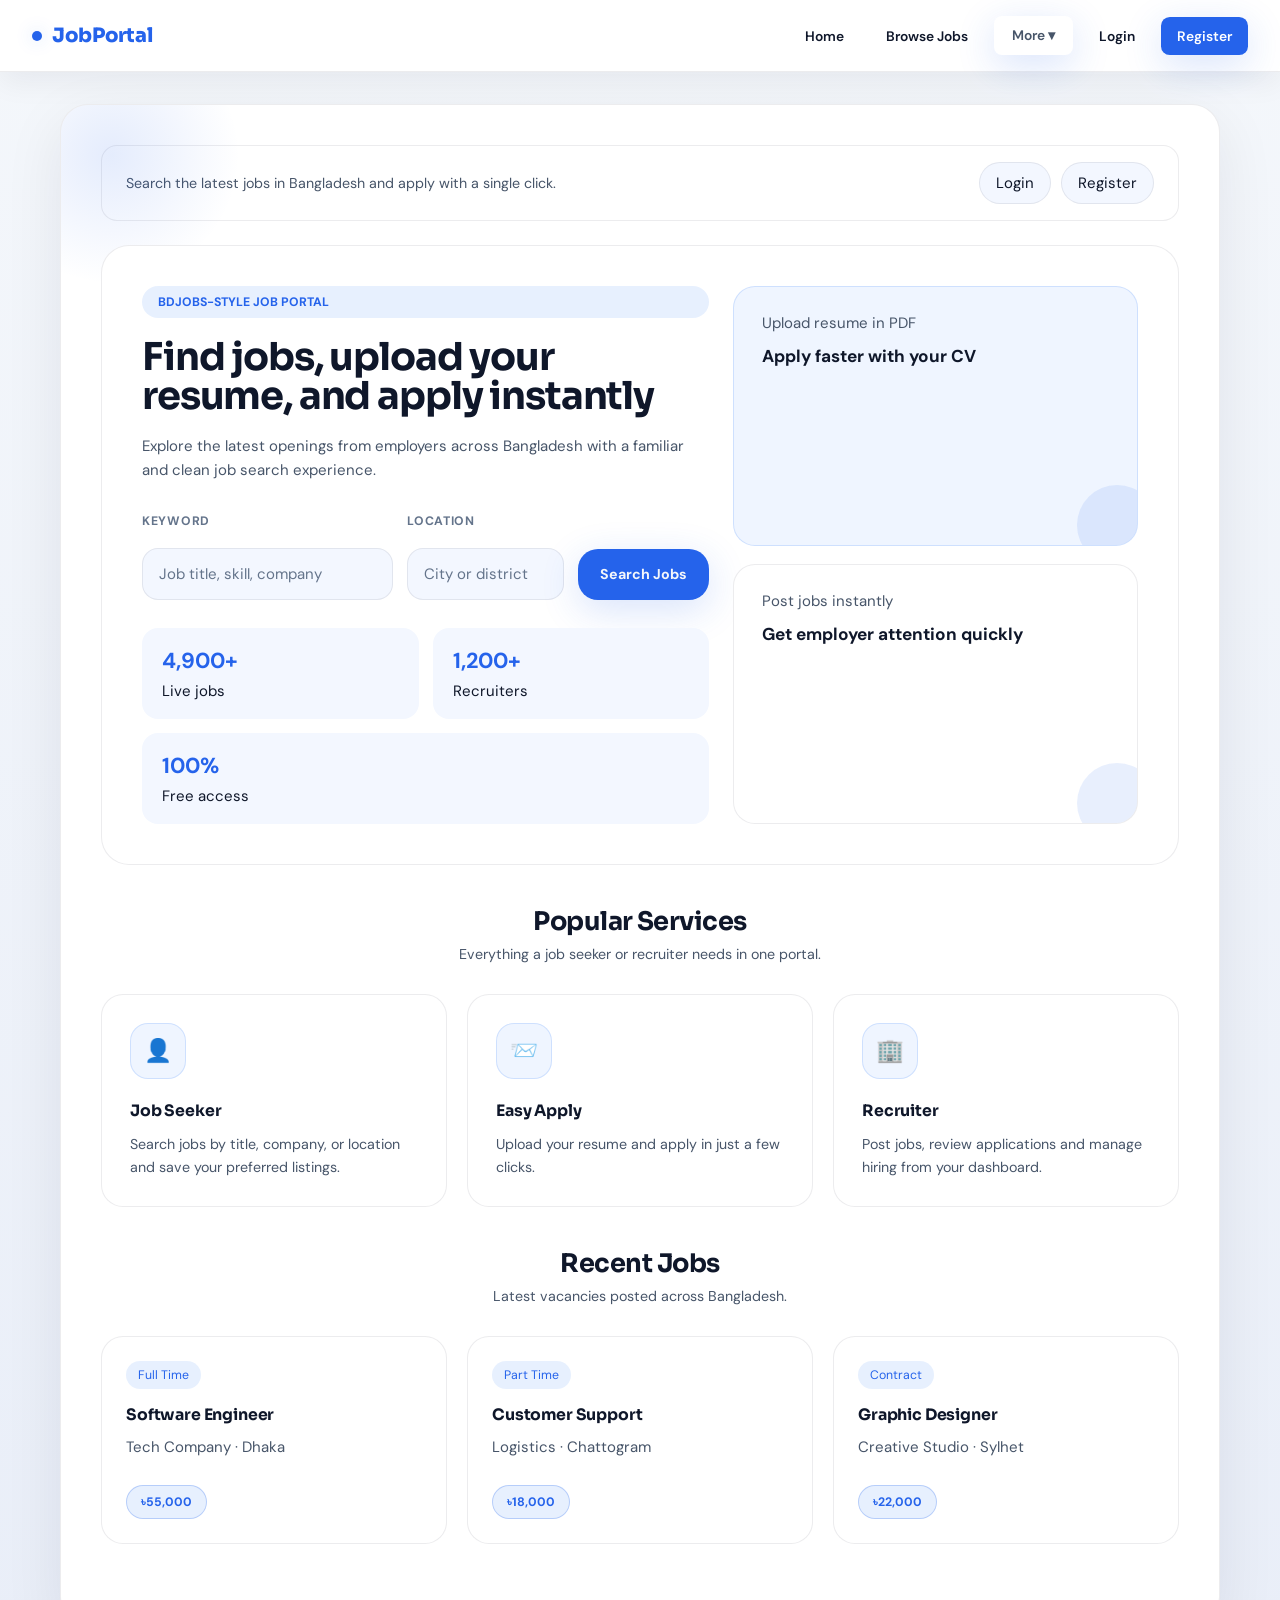
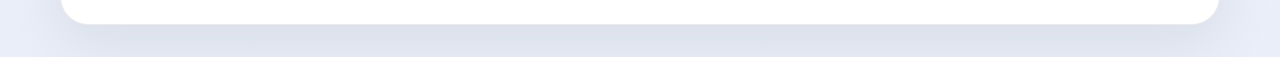
==== commit e89bf5be: "Updating" ====
--- a/frontend/index.html
+++ b/frontend/index.html
@@ -10,62 +10,112 @@
 
 <nav class="navbar">
   <div class="navbar-brand"><span class="dot"></span> JobPortal</div>
-  <div class="navbar-links" id="navLinks">
-    <a href="jobs.html">Browse Jobs</a>
-    <a href="login.html">Login</a>
-    <a href="register.html" class="btn-nav-cta">Get Started</a>
-  </div>
+  <button id="navbarToggle" class="navbar-toggle" aria-label="Open navigation">
+    <span></span>
+    <span></span>
+    <span></span>
+  </button>
+  <div class="navbar-links" id="navLinks"></div>
 </nav>
 
 <div class="container-wide">
+  <div class="top-strip">
+    <p>Search the latest jobs in Bangladesh and apply with a single click.</p>
+    <div class="top-strip-links">
+      <a href="login.html">Login</a>
+      <a href="register.html">Register</a>
+    </div>
+  </div>
 
-  <div class="hero">
-    <div class="hero-badge">Connecting Talent with Opportunity</div>
-    <h1>Find Your Next<br><span>Dream Job</span></h1>
-    <p>Browse thousands of job openings and connect with top companies. Whether you're a candidate or a recruiter, we've got you covered.</p>
-    <div class="hero-buttons">
-      <a href="register.html" class="nav-button primary">Get Started Free</a>
-      <a href="login.html" class="nav-button">Login to Account</a>
+  <div class="hero hero-clone">
+    <div class="hero-copy">
+      <div class="hero-kicker">bdjobs-style job portal</div>
+      <h1>Find jobs, upload your resume, and apply instantly</h1>
+      <p>Explore the latest openings from employers across Bangladesh with a familiar and clean job search experience.</p>
+
+      <div class="hero-search">
+        <div class="search-field">
+          <label>Keyword</label>
+          <input type="text" placeholder="Job title, skill, company">
+        </div>
+        <div class="search-field">
+          <label>Location</label>
+          <input type="text" placeholder="City or district">
+        </div>
+        <button onclick="window.location.href='jobs.html'">Search Jobs</button>
+      </div>
+
+      <div class="hero-stats">
+        <div><strong>4,900+</strong> Live jobs</div>
+        <div><strong>1,200+</strong> Recruiters</div>
+        <div><strong>100%</strong> Free access</div>
+      </div>
+    </div>
+
+    <div class="hero-visual">
+      <div class="stat-card highlight">
+        <p>Upload resume in PDF</p>
+        <strong>Apply faster with your CV</strong>
+      </div>
+      <div class="stat-card">
+        <p>Post jobs instantly</p>
+        <strong>Get employer attention quickly</strong>
+      </div>
     </div>
   </div>
 
   <div class="section-heading section-heading--center">
-    <h2>How it Works</h2>
-    <p>Simple, fast, and effective — get started in minutes</p>
+    <h2>Popular Services</h2>
+    <p>Everything a job seeker or recruiter needs in one portal.</p>
   </div>
 
-  <div class="features">
+  <div class="features features-clone">
     <div class="feature-card">
-      <div class="feature-icon">👥</div>
-      <h3>For Candidates</h3>
-      <p>Browse thousands of job openings and apply to positions that match your skills and interests. Track your applications in real time.</p>
+      <div class="feature-icon">👤</div>
+      <h3>Job Seeker</h3>
+      <p>Search jobs by title, company, or location and save your preferred listings.</p>
+    </div>
+    <div class="feature-card">
+      <div class="feature-icon">📨</div>
+      <h3>Easy Apply</h3>
+      <p>Upload your resume and apply in just a few clicks.</p>
     </div>
     <div class="feature-card">
       <div class="feature-icon">🏢</div>
-      <h3>For Recruiters</h3>
-      <p>Post jobs, review applicants, accept or reject candidates, and build your dream team with qualified professionals.</p>
-    </div>
-    <div class="feature-card">
-      <div class="feature-icon">⚡</div>
-      <h3>Quick & Easy</h3>
-      <p>Simple registration and an intuitive dashboard to get you started in minutes — no setup needed.</p>
+      <h3>Recruiter</h3>
+      <p>Post jobs, review applications and manage hiring from your dashboard.</p>
     </div>
   </div>
 
+  <div class="section-heading section-heading--center">
+    <h2>Recent Jobs</h2>
+    <p>Latest vacancies posted across Bangladesh.</p>
+  </div>
+
+  <div class="job-grid">
+    <div class="job-card">
+      <div class="job-label">Full Time</div>
+      <h3>Software Engineer</h3>
+      <p>Tech Company · Dhaka</p>
+      <span class="salary-chip">৳55,000</span>
+    </div>
+    <div class="job-card">
+      <div class="job-label">Part Time</div>
+      <h3>Customer Support</h3>
+      <p>Logistics · Chattogram</p>
+      <span class="salary-chip">৳18,000</span>
+    </div>
+    <div class="job-card">
+      <div class="job-label">Contract</div>
+      <h3>Graphic Designer</h3>
+      <p>Creative Studio · Sylhet</p>
+      <span class="salary-chip">৳22,000</span>
+    </div>
+  </div>
 </div>
 
 <script>
-  // Redirect if already logged in, and adjust nav
-  const email = sessionStorage.getItem('email');
-  const role  = sessionStorage.getItem('role');
-  if (email && role) {
-    const nav = document.getElementById('navLinks');
-    const dest = role === 'RECRUITER' ? 'recruiter-dashboard.html' : 'candidate-dashboard.html';
-    nav.innerHTML = `
-      <span class="text-muted small-text">${email}</span>
-      <a href="${dest}" class="btn-nav-cta">My Dashboard</a>
-      <button class="logout-btn" onclick="sessionStorage.clear();location.reload();">Logout</button>`;
-  }
 </script>
+<script src="script.js"></script>
 </body>
 </html>
--- a/frontend/style.css
+++ b/frontend/style.css
@@ -8,35 +8,35 @@
 
 /* ── CSS Variables ── */
 :root {
-  --navy:        #0a0f1e;
-  --navy-2:      #111827;
-  --navy-3:      #1a2236;
-  --navy-4:      #1e2d45;
-  --blue:        #2563eb;
-  --blue-light:  #3b82f6;
-  --blue-glow:   rgba(37,99,235,0.25);
-  --accent:      #06b6d4;
-  --accent-2:    #0ea5e9;
-  --green:       #10b981;
-  --red:         #ef4444;
-  --amber:       #f59e0b;
-  --white:       #ffffff;
-  --off-white:   #f0f4ff;
-  --text-1:      #e8edf8;
-  --text-2:      #94a3b8;
-  --text-3:      #64748b;
-  --border:      rgba(255,255,255,0.08);
-  --border-2:    rgba(255,255,255,0.12);
-  --card-bg:     rgba(255,255,255,0.04);
-  --card-hover:  rgba(255,255,255,0.07);
-  --radius-sm:   8px;
-  --radius:      14px;
-  --radius-lg:   20px;
-  --radius-xl:   28px;
-  --shadow-sm:   0 2px 8px rgba(0,0,0,0.3);
-  --shadow:      0 8px 32px rgba(0,0,0,0.4);
-  --shadow-blue: 0 8px 32px rgba(37,99,235,0.3);
-  --transition:  0.2s cubic-bezier(0.4,0,0.2,1);
+  --bg:            #f4f7fb;
+  --bg-alt:        #eef4ff;
+  --surface:       #ffffff;
+  --surface-alt:   #f8fbff;
+  --surface-soft:  #f3f7ff;
+  --blue:          #2563eb;
+  --blue-light:    #3b82f6;
+  --blue-soft:     rgba(37,99,235,0.12);
+  --blue-glow:     rgba(37,99,235,0.24);
+  --white:         #ffffff;
+  --accent:        #06b6d4;
+  --accent-2:      #38bdf8;
+  --green:         #22c55e;
+  --red:           #ef4444;
+  --text-1:        #0f172a;
+  --text-2:        #475569;
+  --text-3:        #64748b;
+  --border:        rgba(15,23,42,0.08);
+  --border-2:      rgba(15,23,42,0.12);
+  --card-bg:       #ffffff;
+  --card-hover:    #f8fbff;
+  --radius-sm:     8px;
+  --radius:        16px;
+  --radius-lg:     22px;
+  --radius-xl:     28px;
+  --shadow-sm:     0 10px 24px rgba(15,23,42,0.06);
+  --shadow:        0 18px 60px rgba(15,23,42,0.08);
+  --shadow-blue:   0 10px 38px rgba(37,99,235,0.18);
+  --transition:    0.2s cubic-bezier(0.4,0,0.2,1);
 }
 
 /* ── Reset ── */
@@ -44,11 +44,8 @@
 html { font-family:'DM Sans',sans-serif; scroll-behavior:smooth; font-size:15px; }
 body {
   min-height:100vh;
-  background: var(--navy);
+  background: linear-gradient(180deg, #f4f7fb 0%, #e9eef8 100%);
   color: var(--text-1);
-  background-image:
-    radial-gradient(ellipse 80% 60% at 20% -10%, rgba(37,99,235,0.18) 0%, transparent 60%),
-    radial-gradient(ellipse 60% 40% at 80% 100%, rgba(6,182,212,0.10) 0%, transparent 55%);
 }
 a { color:inherit; text-decoration:none; }
 button, input, select, textarea { font:inherit; }
@@ -56,8 +53,8 @@
 
 /* ── Scrollbar ── */
 ::-webkit-scrollbar { width:6px; }
-::-webkit-scrollbar-track { background:var(--navy-2); }
-::-webkit-scrollbar-thumb { background:var(--navy-4); border-radius:99px; }
+::-webkit-scrollbar-track { background:var(--surface-alt); }
+::-webkit-scrollbar-thumb { background:var(--blue-light); border-radius:99px; }
 ::-webkit-scrollbar-thumb:hover { background:var(--blue); }
 
 /* ── Layout ── */
@@ -65,7 +62,7 @@
   width: min(1160px, calc(100% - 32px));
   margin: 32px auto;
   padding: 40px;
-  background: var(--navy-2);
+  background: var(--card-bg);
   border-radius: var(--radius-xl);
   border: 1px solid var(--border);
   box-shadow: var(--shadow);
@@ -73,7 +70,7 @@
   overflow: hidden;
 }
 .container-wide { max-width:1160px; }
-.container { max-width:560px; }
+.container { max-width:600px; }
 
 /* subtle top-left glow on containers */
 .container::before, .container-wide::before {
@@ -84,6 +81,34 @@
   background: radial-gradient(circle, rgba(37,99,235,0.12) 0%, transparent 70%);
   pointer-events:none;
 }
+
+.top-strip {
+  display:flex;
+  justify-content:space-between;
+  align-items:center;
+  padding:16px 24px;
+  margin-bottom:24px;
+  background:var(--surface);
+  border:1px solid rgba(15,23,42,0.08);
+  border-radius:var(--radius);
+}
+.top-strip p {
+  margin:0;
+  color:var(--text-2);
+  font-size:0.95rem;
+}
+.top-strip-links {
+  display:flex;
+  gap:10px;
+}
+.top-strip-links a {
+  padding:10px 16px;
+  border-radius:999px;
+  background:var(--surface-soft);
+  color:var(--text-1);
+  border:1px solid var(--border);
+}
+.top-strip-links a:hover { background:var(--blue-soft); color:var(--blue); }
 
 .text-center { text-align:center; }
 .mt-20 { margin-top:20px; }
@@ -112,123 +137,212 @@
   display:flex;
   align-items:center;
   justify-content:space-between;
-  padding:0 40px;
-  height:64px;
-  background: rgba(10,15,30,0.85);
-  backdrop-filter: blur(20px);
-  border-bottom: 1px solid var(--border);
+  padding:0 32px;
+  min-height:72px;
+  background: var(--surface);
+  border-bottom: 1px solid rgba(15,23,42,0.08);
   position:sticky; top:0; z-index:100;
+  box-shadow:0 10px 30px rgba(15,23,42,0.06);
 }
 .navbar-brand {
   font-family:'Sora',sans-serif;
   font-weight:800;
-  font-size:1.2rem;
-  color:var(--white);
+  font-size:1.32rem;
+  color:var(--blue);
   display:flex; align-items:center; gap:10px;
 }
 .navbar-brand .dot {
-  width:8px; height:8px;
+  width:10px; height:10px;
   background: var(--blue);
   border-radius:50%;
-  box-shadow: 0 0 10px var(--blue);
-}
-.navbar-links { display:flex; align-items:center; gap:8px; }
+  box-shadow: 0 0 18px rgba(37,99,235,0.22);
+}
+.navbar-links { display:flex; align-items:center; gap:10px; }
 .navbar-links a, .navbar-links button {
-  padding:8px 18px;
-  border-radius: var(--radius-sm);
-  font-size:0.9rem;
-  font-weight:500;
-  color:var(--text-2);
+  padding:10px 16px;
+  border-radius: calc(var(--radius-sm) * 1.1);
+  font-size:0.92rem;
+  font-weight:600;
+  color:var(--text-1);
   background:transparent;
   border:none;
   cursor:pointer;
   width:auto;
-  box-shadow:none;
-  transition: color var(--transition), background var(--transition);
-}
-.navbar-links a:hover, .navbar-links button:hover { color:var(--white); background:var(--card-hover); transform:none; }
+  transition: color var(--transition), background var(--transition), transform var(--transition);
+}
+.navbar-toggle {
+  display:none;
+  width:44px;
+  height:44px;
+  border:1px solid var(--border);
+  border-radius:16px;
+  background:var(--surface-alt);
+  cursor:pointer;
+  align-items:center;
+  justify-content:center;
+  gap:4px;
+}
+.navbar-toggle span {
+  display:block;
+  width:20px;
+  height:2px;
+  background:var(--text-1);
+  border-radius:99px;
+}
+.navbar-links a:hover, .navbar-links button:hover { color:var(--blue); background:var(--blue-soft); transform:translateY(-1px); }
 .navbar-links .btn-nav-cta {
   background: var(--blue);
+  color:var(--surface);
+  box-shadow: var(--shadow-blue);
+}
+.navbar-links .btn-nav-cta:hover { background:var(--blue-light); }
+
+.nav-dropdown {
+  position:relative;
+}
+.nav-dropdown .dropdown-trigger {
+  display:inline-flex;
+  align-items:center;
+  gap:6px;
+  padding:8px 18px;
+  border-radius: var(--radius-sm);
+  background:transparent;
+  color:var(--text-2);
+  border:none;
+  cursor:pointer;
+}
+.nav-dropdown .dropdown-trigger:hover {
+  color:var(--blue);
+  background:var(--card-hover);
+}
+.nav-dropdown .dropdown-menu {
+  position:absolute;
+  top:calc(100% + 10px);
+  right:0;
+  min-width:220px;
+  background:var(--surface);
+  border:1px solid var(--border);
+  box-shadow:var(--shadow);
+  border-radius: var(--radius-lg);
+  padding:12px 0;
+  opacity:0;
+  visibility:hidden;
+  transform:translateY(-8px);
+  transition: opacity var(--transition), transform var(--transition), visibility var(--transition);
+  z-index:150;
+}
+.nav-dropdown:hover .dropdown-menu,
+.nav-dropdown.active .dropdown-menu {
+  opacity:1;
+  visibility:visible;
+  transform:translateY(0);
+}
+.nav-dropdown .dropdown-menu a {
+  display:block;
+  padding:10px 18px;
+  color:var(--text-2);
+  transition: background var(--transition), color var(--transition);
+}
+.nav-dropdown .dropdown-menu a:hover {
+  background:rgba(37,99,235,0.12);
   color:var(--white);
-  box-shadow: var(--shadow-blue);
-}
-.navbar-links .btn-nav-cta:hover { background:var(--blue-light); transform:none; }
+}
 
 /* ── HERO ── */
 .hero {
+  display:grid;
+  grid-template-columns:1.4fr 1fr;
+  gap:24px;
   position:relative;
-  padding:80px 40px;
+  padding:40px;
   border-radius: var(--radius-xl);
-  background: linear-gradient(135deg, var(--navy-3) 0%, var(--navy-4) 100%);
-  border: 1px solid var(--border-2);
-  text-align:center;
+  background: #ffffff;
+  border: 1px solid rgba(15,23,42,0.08);
   margin-bottom:40px;
   overflow:hidden;
 }
-.hero::before {
-  content:'';
-  position:absolute;
-  inset:0;
-  background:
-    radial-gradient(ellipse 70% 80% at 50% -20%, rgba(37,99,235,0.3) 0%, transparent 65%);
-  pointer-events:none;
-}
-.hero-badge {
+.hero-copy {
+  display:flex;
+  flex-direction:column;
+  justify-content:center;
+}
+.hero-kicker {
   display:inline-flex;
   align-items:center;
   gap:8px;
-  padding:6px 16px;
-  border-radius:99px;
-  background:rgba(37,99,235,0.15);
-  border:1px solid rgba(37,99,235,0.35);
-  color:var(--blue-light);
+  padding:8px 16px;
+  border-radius:999px;
+  background:rgba(59,130,246,0.12);
+  color:var(--blue);
   font-size:0.82rem;
-  font-weight:600;
-  letter-spacing:0.05em;
+  font-weight:700;
   text-transform:uppercase;
-  margin-bottom:24px;
-}
-.hero h1 { color:var(--white); margin-bottom:18px; position:relative; }
-.hero h1 span { color:var(--blue-light); }
-.hero p {
+  margin-bottom:20px;
+}
+.hero h1 { color:var(--text-1); margin-bottom:18px; font-size:clamp(2.4rem,3vw,3.8rem); line-height:1.02; }
+.hero p { color:var(--text-2); margin-bottom:30px; max-width:620px; font-size:1rem; }
+.hero-search {
+  display:grid;
+  grid-template-columns:1.6fr 1fr auto;
+  gap:14px;
+  align-items:end;
+  margin-bottom:28px;
+}
+.search-field { display:flex; flex-direction:column; gap:8px; }
+.search-field label { color:var(--text-3); font-size:0.82rem; font-weight:700; }
+.search-field input { background:var(--surface-soft); border:1px solid var(--border); }
+.hero-search button { width:100%; }
+.hero-stats {
+  display:flex;
+  flex-wrap:wrap;
+  gap:14px;
   color:var(--text-2);
-  margin:0 auto 36px;
-  max-width:600px;
-  font-size:1.05rem;
-}
-.hero-buttons {
-  display:flex;
-  justify-content:center;
-  gap:14px;
-  flex-wrap:wrap;
-}
+}
+.hero-stats div {
+  padding:18px 20px;
+  border-radius:var(--radius);
+  background:var(--surface-soft);
+  flex:1 1 180px;
+  color:var(--text-1);
+}
+.hero-stats strong { display:block; font-size:1.45rem; color:var(--blue); margin-bottom:6px; }
+.hero-visual { display:grid; gap:18px; }
+.stat-card {
+  padding:24px;
+  background:var(--surface-soft);
+  border:1px solid var(--border);
+  border-radius:var(--radius-lg);
+}
+.stat-card.highlight { background:rgba(59,130,246,0.08); border-color:rgba(59,130,246,0.18); }
+.stat-card p { color:var(--text-2); margin-bottom:10px; }
+.stat-card strong { color:var(--text-1); font-size:1.15rem; }
 
 /* ── FEATURES ── */
 .features {
   display:grid;
   gap:20px;
-  grid-template-columns:repeat(auto-fit,minmax(220px,1fr));
+  grid-template-columns:repeat(auto-fit,minmax(240px,1fr));
   margin-bottom:40px;
 }
 .feature-card {
   padding:28px;
-  background:var(--card-bg);
-  border:1px solid var(--border);
+  background:var(--surface);
+  border:1px solid rgba(15,23,42,0.08);
   border-radius:var(--radius-lg);
   transition: border-color var(--transition), background var(--transition), transform var(--transition);
 }
-.feature-card:hover { border-color:var(--border-2); background:var(--card-hover); transform:translateY(-3px); }
+.feature-card:hover { border-color:rgba(59,130,246,0.2); background:var(--surface-soft); transform:translateY(-2px); }
 .feature-icon {
-  width:48px; height:48px;
-  border-radius:var(--radius-sm);
-  background:rgba(37,99,235,0.15);
-  border:1px solid rgba(37,99,235,0.2);
+  width:56px; height:56px;
+  border-radius:18px;
+  background:rgba(59,130,246,0.08);
+  border:1px solid rgba(59,130,246,0.18);
   display:flex; align-items:center; justify-content:center;
-  font-size:1.4rem;
-  margin-bottom:18px;
-}
-.feature-card h3 { margin-bottom:10px; font-size:1rem; }
-.feature-card p { color:var(--text-2); font-size:0.9rem; }
+  font-size:1.5rem;
+  margin-bottom:22px;
+}
+.feature-card h3 { margin-bottom:12px; font-size:1.05rem; }
+.feature-card p { color:var(--text-2); font-size:0.95rem; }
 
 /* ── NAV BUTTONS (home quick access) ── */
 .nav-buttons {
@@ -258,6 +372,41 @@
 .nav-button.primary { background:var(--blue); border-color:var(--blue); color:var(--white); box-shadow:var(--shadow-blue); }
 .nav-button.primary:hover { background:var(--blue-light); }
 
+@media screen and (max-width: 900px) {
+  .navbar {
+    flex-wrap:wrap;
+    gap:14px;
+    padding:14px 22px;
+  }
+  .navbar-links {
+    display:none;
+    width:100%;
+    flex-direction:column;
+    gap:10px;
+    padding-bottom:14px;
+    border-bottom:1px solid rgba(255,255,255,0.06);
+  }
+  .navbar-links.active { display:flex; }
+  .navbar-toggle { display:flex; }
+  .navbar-links a, .navbar-links button, .nav-dropdown .dropdown-trigger {
+    width:100%;
+    justify-content:flex-start;
+  }
+  .nav-dropdown .dropdown-menu {
+    position:static;
+    transform:none;
+    opacity:1;
+    visibility:visible;
+    background:transparent;
+    border:none;
+    box-shadow:none;
+    padding:0;
+  }
+  .nav-dropdown .dropdown-menu a {
+    padding-left:32px;
+  }
+}
+
 /* ── SECTION HEADING ── */
 .section-heading { margin-bottom:28px; }
 .section-heading h2 { margin-bottom:6px; }
@@ -292,7 +441,7 @@
   box-shadow:0 0 0 3px var(--blue-glow);
 }
 select { appearance:none; cursor:pointer; }
-select option { background:var(--navy-2); color:var(--text-1); }
+select option { background:var(--surface); color:var(--text-1); }
 textarea { min-height:120px; resize:vertical; }
 .form-row { display:grid; grid-template-columns:1fr 1fr; gap:20px; }
 .form-group { margin-bottom:20px; }
@@ -304,18 +453,18 @@
   justify-content:center;
   gap:8px;
   width:100%;
-  padding:13px 22px;
+  padding:14px 22px;
   border:none;
-  border-radius:var(--radius);
-  font-weight:600;
-  font-size:0.92rem;
+  border-radius:20px;
+  font-weight:700;
+  font-size:0.95rem;
   cursor:pointer;
   transition: all var(--transition);
   background: var(--blue);
-  color:var(--white);
+  color:var(--bg);
   box-shadow:var(--shadow-blue);
 }
-button:hover { background:var(--blue-light); transform:translateY(-1px); box-shadow:0 12px 28px rgba(37,99,235,0.4); }
+button:hover { background:var(--blue-light); transform:translateY(-1px); box-shadow:0 18px 34px rgba(59,130,246,0.2); }
 button:active { transform:translateY(0); }
 
 .btn-secondary {
@@ -369,15 +518,15 @@
 /* ── CARDS ── */
 .card {
   padding:24px;
-  background:var(--card-bg);
-  border:1px solid var(--border);
+  background:rgba(9,14,30,0.96);
+  border:1px solid rgba(148,163,184,0.12);
   border-radius:var(--radius-lg);
   transition: border-color var(--transition), transform var(--transition), background var(--transition);
 }
-.card:hover { border-color:var(--border-2); background:var(--card-hover); transform:translateY(-2px); }
-.card h3 { margin-bottom:14px; }
-.card p { color:var(--text-2); font-size:0.9rem; margin-bottom:6px; }
-.card-label { color:var(--text-3); font-size:0.8rem; font-weight:600; text-transform:uppercase; letter-spacing:0.05em; }
+.card:hover { border-color:rgba(59,130,246,0.24); background:rgba(12,19,44,0.96); transform:translateY(-3px); }
+.card h3 { margin-bottom:14px; color:var(--text-1); }
+.card p { color:var(--text-2); font-size:0.95rem; margin-bottom:10px; }
+.card-label { color:var(--text-3); font-size:0.8rem; font-weight:700; text-transform:uppercase; letter-spacing:0.06em; }
 
 /* grid layout for cards */
 .grid {
@@ -450,24 +599,32 @@
 }
 
 /* ── JOB ITEM ── */
-.job-item {
-  padding:22px 24px;
-  background:var(--card-bg);
-  border:1px solid var(--border);
+.job-grid {
+  display:grid;
+  grid-template-columns:repeat(auto-fit,minmax(240px,1fr));
+  gap:20px;
+  margin-bottom:40px;
+}
+.job-card {
+  padding:24px;
+  background:var(--surface);
+  border:1px solid rgba(15,23,42,0.08);
   border-radius:var(--radius-lg);
   transition: all var(--transition);
-  margin-bottom:14px;
-}
-.job-item:hover { border-color:var(--border-2); background:var(--card-hover); transform:translateY(-2px); }
-.job-item h3 { margin-bottom:12px; color:var(--white); }
-.job-item p { color:var(--text-2); font-size:0.9rem; margin-bottom:6px; }
-.job-item-footer {
-  display:flex;
-  gap:10px;
-  margin-top:16px;
-  flex-wrap:wrap;
-}
-.job-item-footer button { width:auto; }
+}
+.job-card:hover { border-color:rgba(59,130,246,0.2); box-shadow:0 18px 32px rgba(15,23,42,0.08); transform:translateY(-2px); }
+.job-label {
+  display:inline-flex;
+  padding:6px 12px;
+  border-radius:999px;
+  background:rgba(59,130,246,0.12);
+  color:var(--blue);
+  font-size:0.82rem;
+  margin-bottom:16px;
+}
+.job-card h3 { margin:0 0 10px; color:var(--text-1); }
+.job-card p { color:var(--text-2); margin-bottom:16px; }
+.job-card .salary-chip { display:inline-flex; gap:6px; padding:8px 14px; border-radius:999px; background:rgba(59,130,246,0.12); color:var(--blue); font-weight:700; }
 
 /* ── APPLICATION ITEM ── */
 .application-item {
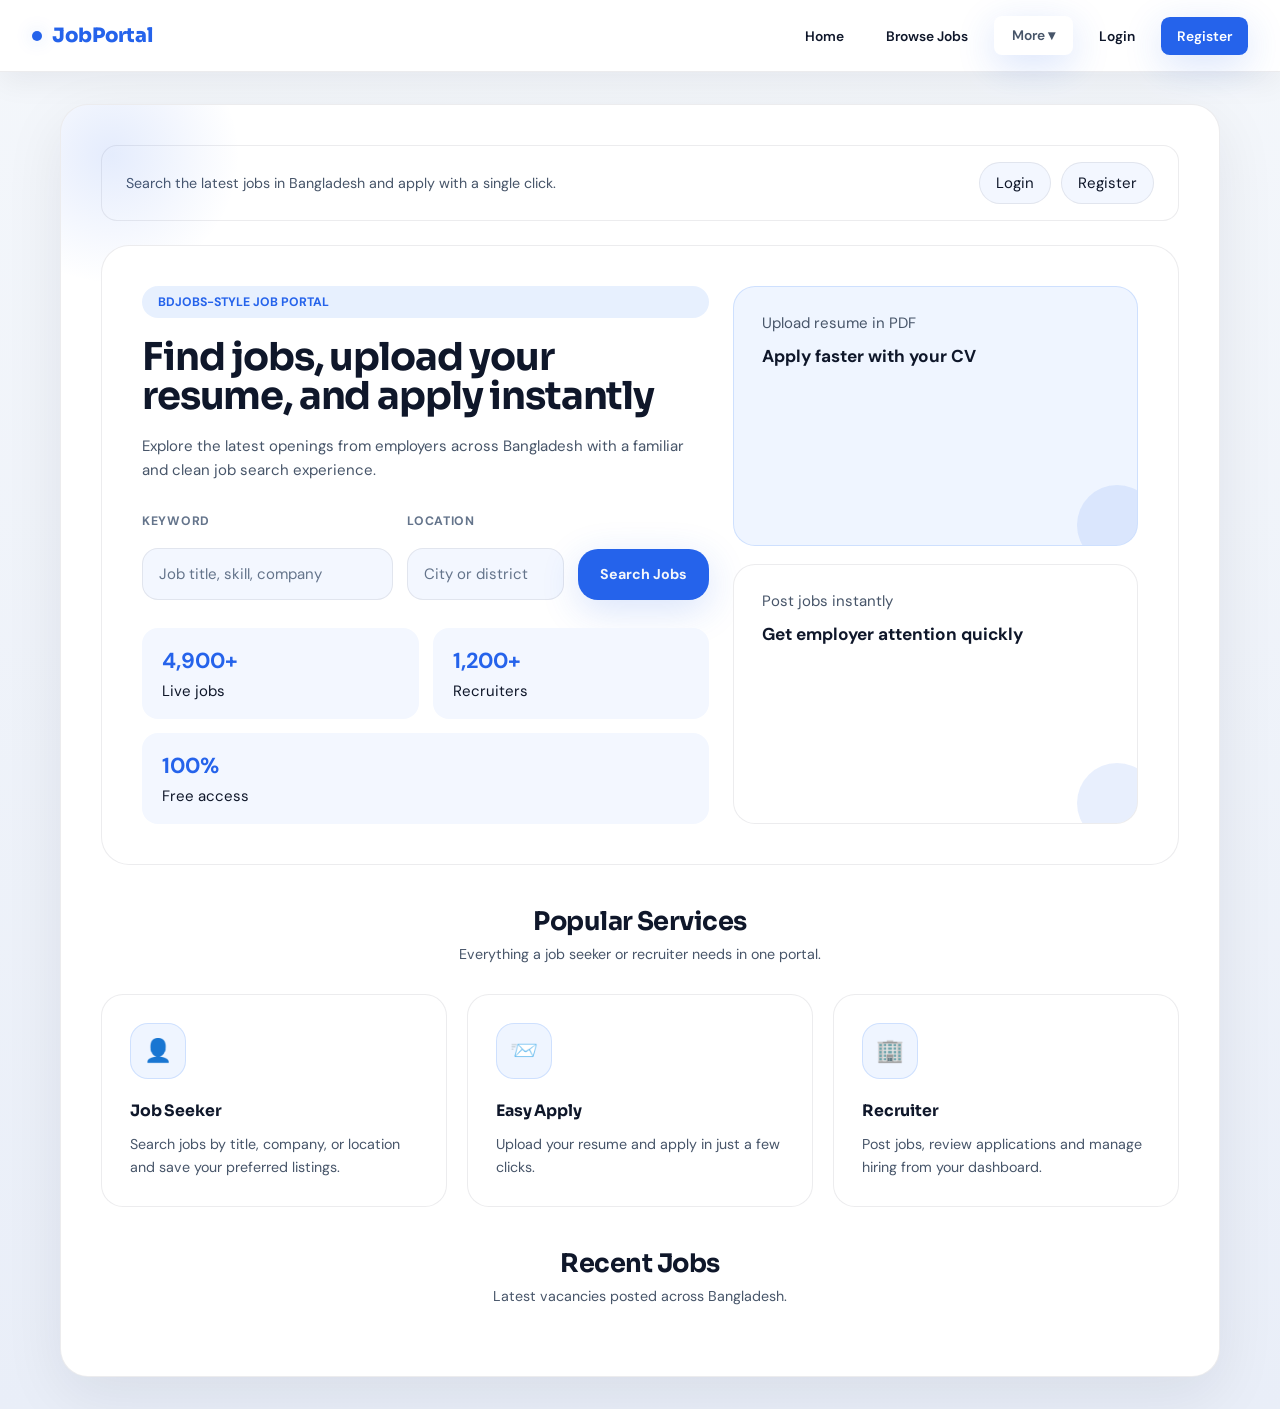
==== commit f758aa5a: "Again some updates" ====
--- a/frontend/index.html
+++ b/frontend/index.html
@@ -36,13 +36,13 @@
       <div class="hero-search">
         <div class="search-field">
           <label>Keyword</label>
-          <input type="text" placeholder="Job title, skill, company">
+          <input type="text" id="homeKeyword" placeholder="Job title, skill, company">
         </div>
         <div class="search-field">
           <label>Location</label>
-          <input type="text" placeholder="City or district">
+          <input type="text" id="homeLocation" placeholder="City or district">
         </div>
-        <button onclick="window.location.href='jobs.html'">Search Jobs</button>
+        <button onclick="searchFromHome()">Search Jobs</button>
       </div>
 
       <div class="hero-stats">
@@ -92,29 +92,21 @@
     <p>Latest vacancies posted across Bangladesh.</p>
   </div>
 
-  <div class="job-grid">
-    <div class="job-card">
-      <div class="job-label">Full Time</div>
-      <h3>Software Engineer</h3>
-      <p>Tech Company · Dhaka</p>
-      <span class="salary-chip">৳55,000</span>
-    </div>
-    <div class="job-card">
-      <div class="job-label">Part Time</div>
-      <h3>Customer Support</h3>
-      <p>Logistics · Chattogram</p>
-      <span class="salary-chip">৳18,000</span>
-    </div>
-    <div class="job-card">
-      <div class="job-label">Contract</div>
-      <h3>Graphic Designer</h3>
-      <p>Creative Studio · Sylhet</p>
-      <span class="salary-chip">৳22,000</span>
-    </div>
-  </div>
+  <div id="homeJobs"></div>
 </div>
 
 <script>
+  setupNavbar();
+  window.addEventListener('load', loadHomeJobs);
+
+  function searchFromHome() {
+    const keyword = document.getElementById('homeKeyword')?.value.trim() || '';
+    const location = document.getElementById('homeLocation')?.value.trim() || '';
+    const query = new URLSearchParams();
+    if (keyword) query.append('keyword', keyword);
+    if (location) query.append('location', location);
+    window.location.href = 'jobs.html' + (query.toString() ? `?${query.toString()}` : '');
+  }
 </script>
 <script src="script.js"></script>
 </body>
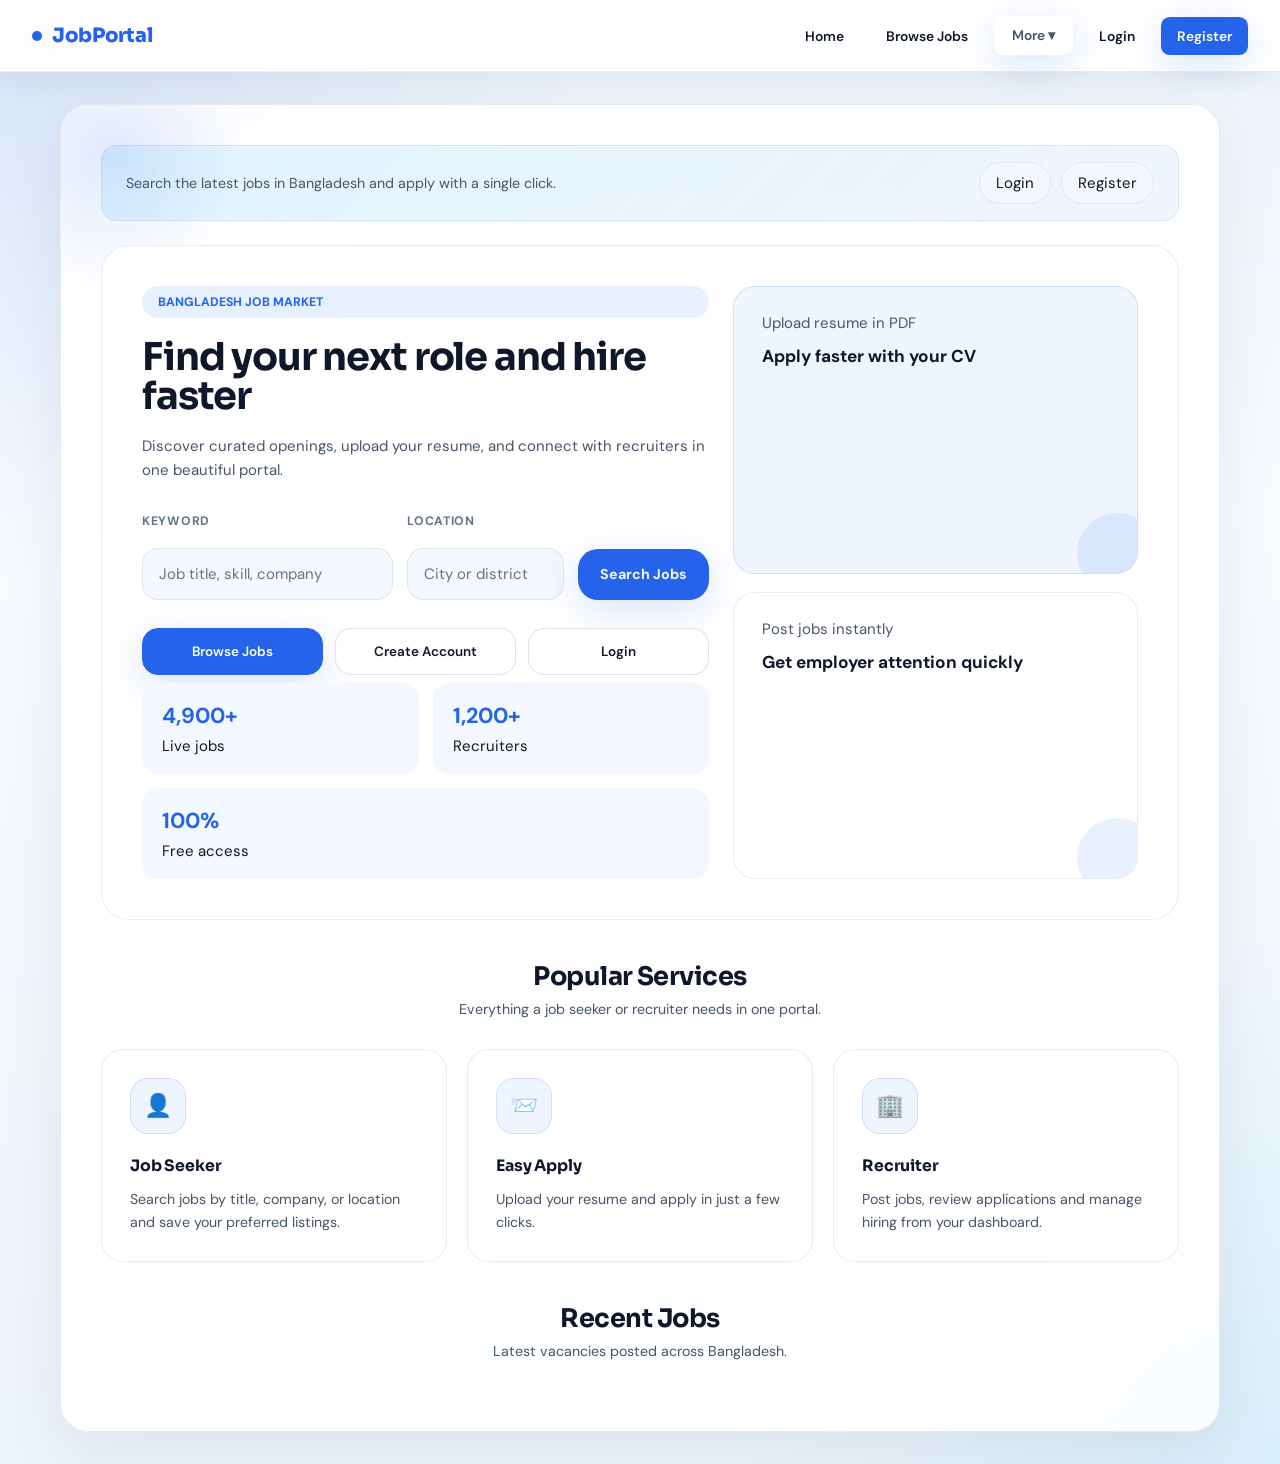
==== commit 93e65704: "New feature" ====
--- a/frontend/index.html
+++ b/frontend/index.html
@@ -29,9 +29,9 @@
 
   <div class="hero hero-clone">
     <div class="hero-copy">
-      <div class="hero-kicker">bdjobs-style job portal</div>
-      <h1>Find jobs, upload your resume, and apply instantly</h1>
-      <p>Explore the latest openings from employers across Bangladesh with a familiar and clean job search experience.</p>
+      <div class="hero-kicker">Bangladesh job market</div>
+      <h1>Find your next role and hire faster</h1>
+      <p>Discover curated openings, upload your resume, and connect with recruiters in one beautiful portal.</p>
 
       <div class="hero-search">
         <div class="search-field">
@@ -43,6 +43,12 @@
           <input type="text" id="homeLocation" placeholder="City or district">
         </div>
         <button onclick="searchFromHome()">Search Jobs</button>
+      </div>
+
+      <div class="nav-buttons">
+        <a href="jobs.html" class="nav-button primary">Browse Jobs</a>
+        <a href="register.html" class="nav-button">Create Account</a>
+        <a href="login.html" class="nav-button">Login</a>
       </div>
 
       <div class="hero-stats">
--- a/frontend/style.css
+++ b/frontend/style.css
@@ -44,7 +44,9 @@
 html { font-family:'DM Sans',sans-serif; scroll-behavior:smooth; font-size:15px; }
 body {
   min-height:100vh;
-  background: linear-gradient(180deg, #f4f7fb 0%, #e9eef8 100%);
+  background: radial-gradient(circle at top left, rgba(37,99,235,0.12), transparent 30%),
+              radial-gradient(circle at bottom right, rgba(56,189,248,0.12), transparent 28%),
+              linear-gradient(180deg, #eef4fb 0%, #f8fbff 35%, #eef4fb 100%);
   color: var(--text-1);
 }
 a { color:inherit; text-decoration:none; }
@@ -62,9 +64,10 @@
   width: min(1160px, calc(100% - 32px));
   margin: 32px auto;
   padding: 40px;
-  background: var(--card-bg);
+  background: rgba(255,255,255,0.85);
+  backdrop-filter: blur(18px);
   border-radius: var(--radius-xl);
-  border: 1px solid var(--border);
+  border: 1px solid rgba(15,23,42,0.08);
   box-shadow: var(--shadow);
   position: relative;
   overflow: hidden;
@@ -88,9 +91,10 @@
   align-items:center;
   padding:16px 24px;
   margin-bottom:24px;
-  background:var(--surface);
+  background:linear-gradient(135deg, rgba(56,189,248,0.14), rgba(37,99,235,0.06));
   border:1px solid rgba(15,23,42,0.08);
   border-radius:var(--radius);
+  box-shadow: inset 0 0 0 1px rgba(255,255,255,0.18);
 }
 .top-strip p {
   margin:0;
@@ -518,12 +522,12 @@
 /* ── CARDS ── */
 .card {
   padding:24px;
-  background:rgba(9,14,30,0.96);
-  border:1px solid rgba(148,163,184,0.12);
-  border-radius:var(--radius-lg);
-  transition: border-color var(--transition), transform var(--transition), background var(--transition);
-}
-.card:hover { border-color:rgba(59,130,246,0.24); background:rgba(12,19,44,0.96); transform:translateY(-3px); }
+  background:rgba(255,255,255,0.98);
+  border:1px solid rgba(15,23,42,0.08);
+  border-radius:var(--radius-lg);
+  transition: border-color var(--transition), transform var(--transition), background var(--transition), box-shadow var(--transition);
+}
+.card:hover { border-color:rgba(59,130,246,0.24); background:var(--surface-soft); transform:translateY(-3px); box-shadow:var(--shadow-sm); }
 .card h3 { margin-bottom:14px; color:var(--text-1); }
 .card p { color:var(--text-2); font-size:0.95rem; margin-bottom:10px; }
 .card-label { color:var(--text-3); font-size:0.8rem; font-weight:700; text-transform:uppercase; letter-spacing:0.06em; }
@@ -533,6 +537,29 @@
   display:grid;
   gap:18px;
   grid-template-columns:repeat(auto-fill,minmax(300px,1fr));
+}
+
+.job-item {
+  display:flex;
+  flex-direction:column;
+  gap:16px;
+  padding:22px;
+  background:var(--surface);
+  border:1px solid var(--border);
+  border-radius:var(--radius-lg);
+  transition: transform var(--transition), box-shadow var(--transition), border-color var(--transition);
+}
+.job-item:hover {
+  transform:translateY(-2px);
+  box-shadow:var(--shadow-sm);
+  border-color:rgba(59,130,246,0.2);
+}
+.job-item-footer {
+  display:flex;
+  align-items:center;
+  justify-content:flex-end;
+  gap:10px;
+  flex-wrap:wrap;
 }
 
 /* ── DASHBOARD STATS ── */
@@ -557,6 +584,153 @@
   width:80px; height:80px;
   background:rgba(37,99,235,0.1);
   border-radius:50%;
+}
+
+.dashboard-summary {
+  display:grid;
+  gap:18px;
+  margin-bottom:28px;
+}
+
+.summary-card-grid {
+  display:grid;
+  grid-template-columns:repeat(auto-fit,minmax(190px,1fr));
+  gap:18px;
+}
+
+.summary-card {
+  padding:22px 24px;
+  background:var(--surface);
+  border:1px solid var(--border);
+  border-radius:var(--radius-lg);
+  min-height:140px;
+}
+
+.summary-card .summary-label {
+  display:block;
+  font-size:0.82rem;
+  font-weight:700;
+  color:var(--text-3);
+  text-transform:uppercase;
+  letter-spacing:0.07em;
+  margin-bottom:14px;
+}
+
+.summary-card strong {
+  display:block;
+  font-size:2.4rem;
+  color:var(--blue);
+  margin-bottom:10px;
+}
+
+.status-chart {
+  padding:22px 24px;
+  background:var(--card-bg);
+  border:1px solid var(--border);
+  border-radius:var(--radius-lg);
+}
+
+.status-chart h3 {
+  margin:0 0 16px;
+  font-size:1.05rem;
+  color:var(--text-1);
+}
+
+.top-performance-list {
+  display:grid;
+  gap:14px;
+  margin-top:18px;
+}
+
+.top-performance-item {
+  display:grid;
+  gap:16px;
+  padding:18px 20px;
+  background:var(--surface);
+  border:1px solid var(--border);
+  border-radius:var(--radius-lg);
+  align-items:center;
+  grid-template-columns:1fr auto;
+}
+
+.top-performance-item h3 {
+  margin:0 0 8px;
+}
+
+.performance-position {
+  display:inline-flex;
+  align-items:center;
+  justify-content:center;
+  width:32px;
+  height:32px;
+  margin-bottom:10px;
+  border-radius:50%;
+  background:rgba(59,130,246,0.12);
+  color:var(--blue);
+  font-weight:700;
+}
+
+.performance-chip {
+  display:inline-flex;
+  padding:6px 12px;
+  border-radius:999px;
+  background:rgba(59,130,246,0.12);
+  color:var(--blue);
+  font-weight:700;
+  margin-bottom:10px;
+}
+
+.performance-bar {
+  width:180px;
+  height:12px;
+  background:var(--surface-soft);
+  border-radius:999px;
+  overflow:hidden;
+}
+
+.performance-bar-fill {
+  display:block;
+  height:100%;
+  border-radius:999px;
+  background:rgba(59,130,246,0.9);
+}
+
+.status-segment {
+  display:grid;
+  grid-template-columns:auto auto 1fr;
+  gap:10px;
+  align-items:center;
+  margin-bottom:14px;
+}
+
+.status-segment span:first-child {
+  color:var(--text-2);
+  font-size:0.92rem;
+}
+
+.status-bar {
+  height:12px;
+  background:var(--surface-soft);
+  border-radius:999px;
+  overflow:hidden;
+}
+
+.status-bar-fill {
+  display:block;
+  height:100%;
+  border-radius:999px;
+}
+
+.status-bar-fill.status-pending {
+  background:rgba(245,158,11,0.85);
+}
+
+.status-bar-fill.status-accepted {
+  background:rgba(16,185,129,0.85);
+}
+
+.status-bar-fill.status-rejected {
+  background:rgba(239,68,68,0.85);
 }
 .stat-card h3 { font-family:'DM Sans',sans-serif; font-size:0.82rem; font-weight:600; color:var(--text-2); text-transform:uppercase; letter-spacing:0.06em; margin-bottom:10px; }
 .stat-card .number { font-family:'Sora',sans-serif; font-size:2.8rem; font-weight:800; color:var(--blue-light); line-height:1; }
@@ -697,6 +871,49 @@
   flex-wrap:wrap;
   transition: all var(--transition);
 }
+
+.recommendation-grid {
+  display:grid;
+  grid-template-columns:repeat(auto-fit,minmax(260px,1fr));
+  gap:18px;
+  margin-bottom:18px;
+}
+
+.recommendation-card {
+  display:flex;
+  flex-direction:column;
+  justify-content:space-between;
+  min-height:220px;
+  gap:22px;
+  padding:22px;
+  background:var(--surface);
+  border:1px solid var(--border);
+  border-radius:var(--radius-lg);
+  box-shadow:var(--shadow-sm);
+  transition: transform var(--transition), box-shadow var(--transition);
+}
+
+.recommendation-card:hover {
+  transform:translateY(-3px);
+  box-shadow:0 20px 40px rgba(15,23,42,0.08);
+}
+
+.recommendation-card h3 {
+  margin:0 0 10px;
+}
+
+.recommendation-card p { color:var(--text-2); }
+
+.recommendation-footer {
+  display:flex;
+  align-items:center;
+  justify-content:space-between;
+  gap:12px;
+}
+
+#topPerformanceChart {
+  margin-bottom:28px;
+}
 .resume-item:hover { border-color:var(--border-2); background:var(--card-hover); }
 .resume-info h3 { font-size:0.95rem; margin-bottom:4px; }
 .resume-info p { color:var(--text-2); font-size:0.82rem; }
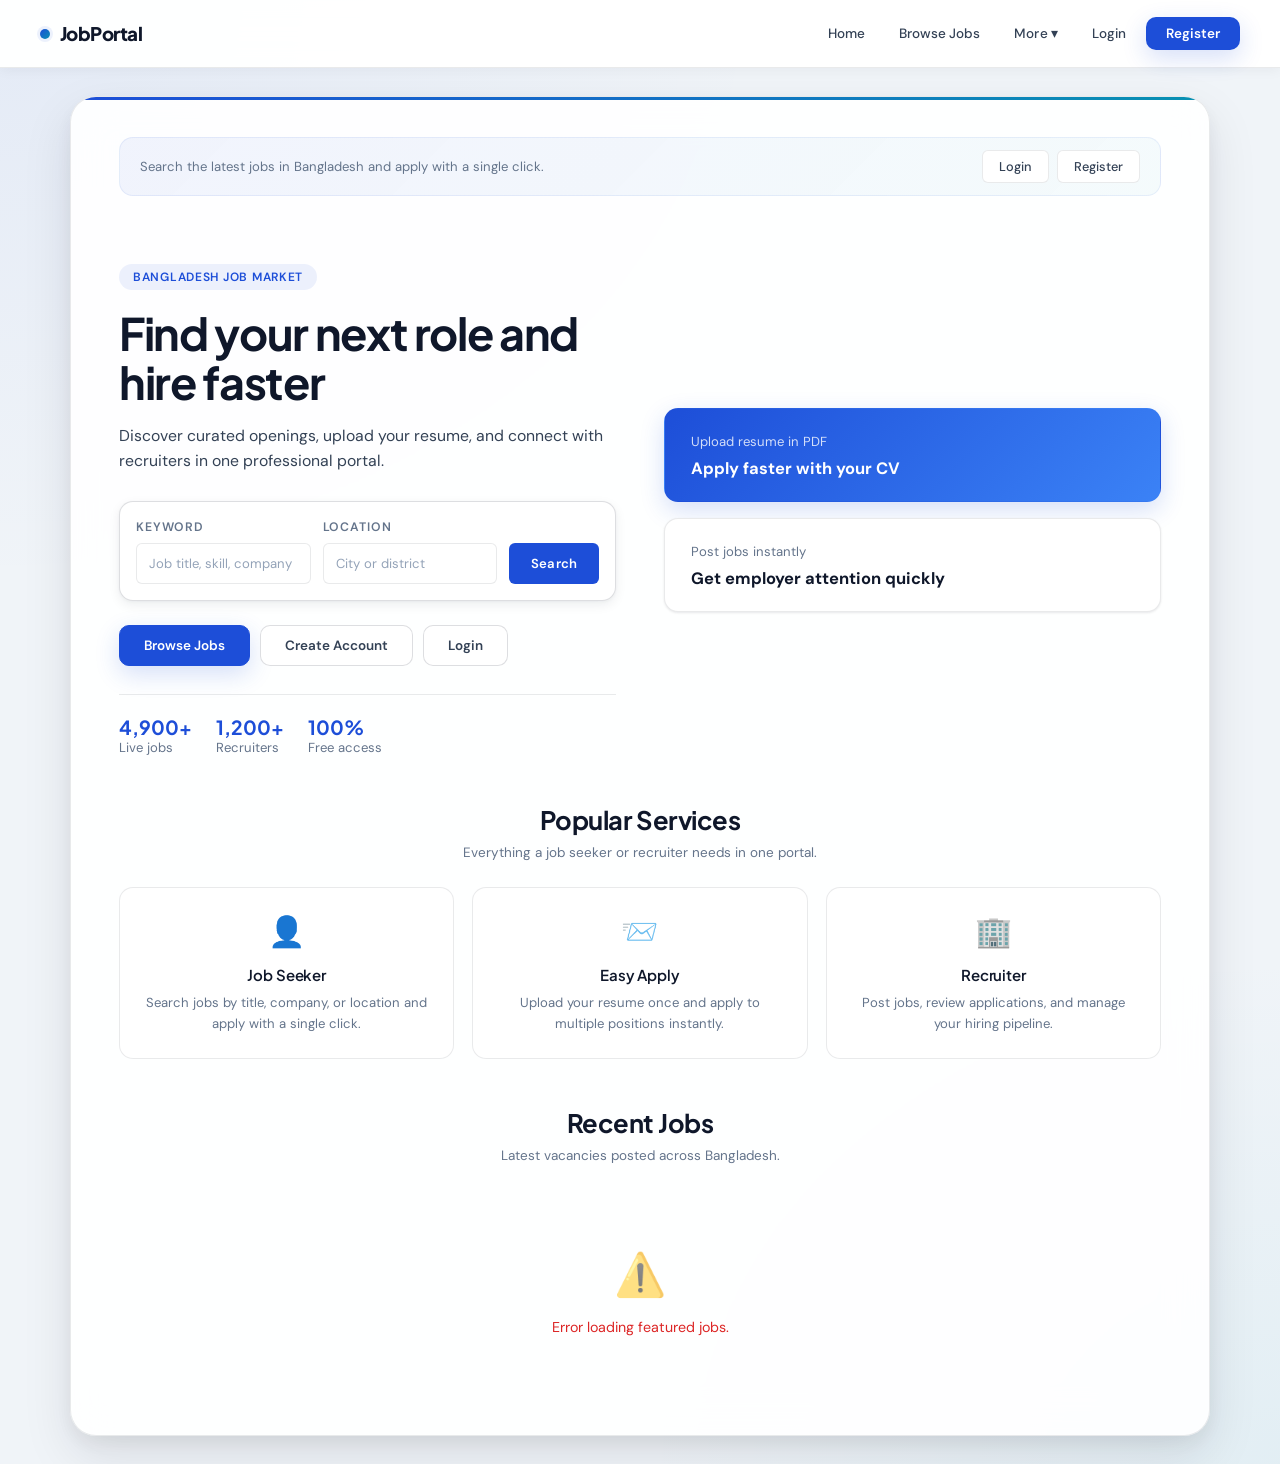
==== commit 2a5f11c0: "Fixing" ====
--- a/frontend/index.html
+++ b/frontend/index.html
@@ -11,9 +11,7 @@
 <nav class="navbar">
   <div class="navbar-brand"><span class="dot"></span> JobPortal</div>
   <button id="navbarToggle" class="navbar-toggle" aria-label="Open navigation">
-    <span></span>
-    <span></span>
-    <span></span>
+    <span></span><span></span><span></span>
   </button>
   <div class="navbar-links" id="navLinks"></div>
 </nav>
@@ -31,7 +29,7 @@
     <div class="hero-copy">
       <div class="hero-kicker">Bangladesh job market</div>
       <h1>Find your next role and hire faster</h1>
-      <p>Discover curated openings, upload your resume, and connect with recruiters in one beautiful portal.</p>
+      <p>Discover curated openings, upload your resume, and connect with recruiters in one professional portal.</p>
 
       <div class="hero-search">
         <div class="search-field">
@@ -42,7 +40,7 @@
           <label>Location</label>
           <input type="text" id="homeLocation" placeholder="City or district">
         </div>
-        <button onclick="searchFromHome()">Search Jobs</button>
+        <button onclick="searchFromHome()">Search</button>
       </div>
 
       <div class="nav-buttons">
@@ -79,17 +77,17 @@
     <div class="feature-card">
       <div class="feature-icon">👤</div>
       <h3>Job Seeker</h3>
-      <p>Search jobs by title, company, or location and save your preferred listings.</p>
+      <p>Search jobs by title, company, or location and apply with a single click.</p>
     </div>
     <div class="feature-card">
       <div class="feature-icon">📨</div>
       <h3>Easy Apply</h3>
-      <p>Upload your resume and apply in just a few clicks.</p>
+      <p>Upload your resume once and apply to multiple positions instantly.</p>
     </div>
     <div class="feature-card">
       <div class="feature-icon">🏢</div>
       <h3>Recruiter</h3>
-      <p>Post jobs, review applications and manage hiring from your dashboard.</p>
+      <p>Post jobs, review applications, and manage your hiring pipeline.</p>
     </div>
   </div>
 
@@ -101,19 +99,19 @@
   <div id="homeJobs"></div>
 </div>
 
+<!-- BUG FIX: script.js must load BEFORE calling setupNavbar.
+     The DOMContentLoaded listener in script.js handles navbar init automatically. -->
+<script src="script.js"></script>
 <script>
-  setupNavbar();
+  function searchFromHome() {
+    const keyword  = document.getElementById('homeKeyword')?.value.trim() || '';
+    const location = document.getElementById('homeLocation')?.value.trim() || '';
+    const query    = new URLSearchParams();
+    if (keyword)  query.append('keyword', keyword);
+    if (location) query.append('location', location);
+    window.location.href = 'jobs.html' + (query.toString() ? `?${query}` : '');
+  }
   window.addEventListener('load', loadHomeJobs);
-
-  function searchFromHome() {
-    const keyword = document.getElementById('homeKeyword')?.value.trim() || '';
-    const location = document.getElementById('homeLocation')?.value.trim() || '';
-    const query = new URLSearchParams();
-    if (keyword) query.append('keyword', keyword);
-    if (location) query.append('location', location);
-    window.location.href = 'jobs.html' + (query.toString() ? `?${query.toString()}` : '');
-  }
 </script>
-<script src="script.js"></script>
 </body>
 </html>
--- a/frontend/style.css
+++ b/frontend/style.css
@@ -1,1074 +1,985 @@
 /* ============================================================
-   JOB PORTAL — Premium Design System
-   Font: Sora (headings) + DM Sans (body)
-   Theme: Deep navy + electric blue + soft white
+   JobPortal — Professional Design System
+   Font: Plus Jakarta Sans (headings) + Geist (body/mono)
+   Theme: Clean white + deep slate + professional blue
+   CV-ready: formal, crisp, trustworthy
    ============================================================ */
 
-@import url('https://fonts.googleapis.com/css2?family=Sora:wght@400;600;700;800&family=DM+Sans:ital,wght@0,300;0,400;0,500;0,600;1,400&display=swap');
-
-/* ── CSS Variables ── */
+@import url('https://fonts.googleapis.com/css2?family=Plus+Jakarta+Sans:wght@400;500;600;700;800&family=DM+Sans:wght@300;400;500;600&display=swap');
+
+/* ── Variables ── */
 :root {
-  --bg:            #f4f7fb;
-  --bg-alt:        #eef4ff;
+  --bg:            #f0f4f8;
+  --bg-alt:        #e8eef6;
   --surface:       #ffffff;
-  --surface-alt:   #f8fbff;
-  --surface-soft:  #f3f7ff;
-  --blue:          #2563eb;
+  --surface-alt:   #f8fafc;
+  --surface-soft:  #f1f5fb;
+
+  --blue:          #1d4ed8;
+  --blue-mid:      #2563eb;
   --blue-light:    #3b82f6;
-  --blue-soft:     rgba(37,99,235,0.12);
-  --blue-glow:     rgba(37,99,235,0.24);
-  --white:         #ffffff;
-  --accent:        #06b6d4;
-  --accent-2:      #38bdf8;
-  --green:         #22c55e;
-  --red:           #ef4444;
+  --blue-soft:     rgba(29,78,216,0.08);
+  --blue-glow:     rgba(29,78,216,0.18);
+
+  --navy:          #0f172a;
+  --slate:         #1e293b;
+
+  --accent:        #0891b2;
+  --green:         #16a34a;
+  --amber:         #d97706;
+  --red:           #dc2626;
+
   --text-1:        #0f172a;
-  --text-2:        #475569;
+  --text-2:        #334155;
   --text-3:        #64748b;
-  --border:        rgba(15,23,42,0.08);
-  --border-2:      rgba(15,23,42,0.12);
+  --text-4:        #94a3b8;
+
+  --border:        rgba(15,23,42,0.09);
+  --border-2:      rgba(15,23,42,0.14);
+
   --card-bg:       #ffffff;
-  --card-hover:    #f8fbff;
-  --radius-sm:     8px;
-  --radius:        16px;
-  --radius-lg:     22px;
-  --radius-xl:     28px;
-  --shadow-sm:     0 10px 24px rgba(15,23,42,0.06);
-  --shadow:        0 18px 60px rgba(15,23,42,0.08);
-  --shadow-blue:   0 10px 38px rgba(37,99,235,0.18);
-  --transition:    0.2s cubic-bezier(0.4,0,0.2,1);
+  --card-hover:    #f8fafc;
+
+  --radius-xs:     6px;
+  --radius-sm:     10px;
+  --radius:        14px;
+  --radius-lg:     20px;
+  --radius-xl:     26px;
+
+  --shadow-xs:     0 1px 3px rgba(15,23,42,0.06), 0 1px 2px rgba(15,23,42,0.04);
+  --shadow-sm:     0 4px 12px rgba(15,23,42,0.07), 0 1px 3px rgba(15,23,42,0.04);
+  --shadow:        0 10px 30px rgba(15,23,42,0.08), 0 4px 10px rgba(15,23,42,0.05);
+  --shadow-blue:   0 8px 24px rgba(29,78,216,0.18);
+  --shadow-lg:     0 20px 50px rgba(15,23,42,0.10), 0 8px 20px rgba(15,23,42,0.06);
+
+  --transition:    0.18s cubic-bezier(0.4,0,0.2,1);
+  --transition-slow: 0.3s cubic-bezier(0.4,0,0.2,1);
 }
 
 /* ── Reset ── */
 *, *::before, *::after { margin:0; padding:0; box-sizing:border-box; }
 html { font-family:'DM Sans',sans-serif; scroll-behavior:smooth; font-size:15px; }
 body {
-  min-height:100vh;
-  background: radial-gradient(circle at top left, rgba(37,99,235,0.12), transparent 30%),
-              radial-gradient(circle at bottom right, rgba(56,189,248,0.12), transparent 28%),
-              linear-gradient(180deg, #eef4fb 0%, #f8fbff 35%, #eef4fb 100%);
+  min-height: 100vh;
+  background:
+    radial-gradient(ellipse 60% 40% at 0% 0%, rgba(29,78,216,0.06), transparent),
+    radial-gradient(ellipse 50% 35% at 100% 100%, rgba(8,145,178,0.06), transparent),
+    #f0f4f8;
   color: var(--text-1);
 }
-a { color:inherit; text-decoration:none; }
-button, input, select, textarea { font:inherit; }
-img { max-width:100%; display:block; }
+a { color: inherit; text-decoration: none; }
+button, input, select, textarea { font: inherit; }
+img { max-width: 100%; display: block; }
 
 /* ── Scrollbar ── */
-::-webkit-scrollbar { width:6px; }
-::-webkit-scrollbar-track { background:var(--surface-alt); }
-::-webkit-scrollbar-thumb { background:var(--blue-light); border-radius:99px; }
-::-webkit-scrollbar-thumb:hover { background:var(--blue); }
+::-webkit-scrollbar { width: 5px; }
+::-webkit-scrollbar-track { background: var(--surface-alt); }
+::-webkit-scrollbar-thumb { background: var(--blue-light); border-radius: 99px; }
 
 /* ── Layout ── */
 .container, .container-wide {
-  width: min(1160px, calc(100% - 32px));
-  margin: 32px auto;
-  padding: 40px;
-  background: rgba(255,255,255,0.85);
-  backdrop-filter: blur(18px);
+  width: min(1140px, calc(100% - 32px));
+  margin: 28px auto;
+  padding: 40px 48px;
+  background: rgba(255,255,255,0.92);
+  backdrop-filter: blur(20px);
   border-radius: var(--radius-xl);
-  border: 1px solid rgba(15,23,42,0.08);
-  box-shadow: var(--shadow);
+  border: 1px solid var(--border);
+  box-shadow: var(--shadow-lg);
+}
+.container-wide { max-width: 1140px; }
+.container      { max-width: 560px; }
+
+/* decorative top line */
+.container::before, .container-wide::before {
+  content: '';
+  position: absolute;
+  top: 0; left: 0; right: 0;
+  height: 3px;
+  background: linear-gradient(90deg, var(--blue), var(--accent));
+  border-radius: var(--radius-xl) var(--radius-xl) 0 0;
+}
+.container, .container-wide { position: relative; overflow: hidden; }
+
+/* ── Navbar ── */
+.navbar {
+  display: flex;
+  align-items: center;
+  justify-content: space-between;
+  padding: 0 40px;
+  min-height: 68px;
+  background: rgba(255,255,255,0.96);
+  border-bottom: 1px solid var(--border);
+  position: sticky; top: 0; z-index: 200;
+  box-shadow: 0 2px 12px rgba(15,23,42,0.05);
+  backdrop-filter: blur(16px);
+}
+
+.navbar-brand {
+  font-family: 'Plus Jakarta Sans', sans-serif;
+  font-weight: 800;
+  font-size: 1.25rem;
+  letter-spacing: -0.03em;
+  color: var(--navy);
+  display: flex;
+  align-items: center;
+  gap: 10px;
+}
+
+.navbar-brand .dot {
+  display: inline-block;
+  width: 10px; height: 10px;
+  background: linear-gradient(135deg, var(--blue), var(--accent));
+  border-radius: 50%;
+  box-shadow: 0 0 0 3px var(--blue-soft);
+}
+
+.navbar-links {
+  display: flex;
+  align-items: center;
+  gap: 6px;
+  flex-wrap: nowrap;
+}
+
+.navbar-links a {
+  padding: 8px 14px;
+  border-radius: var(--radius-sm);
+  font-size: 0.9rem;
+  font-weight: 500;
+  color: var(--text-2);
+  transition: color var(--transition), background var(--transition);
+}
+.navbar-links a:hover { color: var(--blue); background: var(--blue-soft); }
+
+.btn-nav-cta {
+  padding: 8px 20px !important;
+  background: var(--blue) !important;
+  color: #fff !important;
+  border-radius: var(--radius-sm) !important;
+  font-weight: 600 !important;
+  font-size: 0.9rem !important;
+  transition: all var(--transition) !important;
+  box-shadow: var(--shadow-blue) !important;
+}
+.btn-nav-cta:hover { background: var(--slate) !important; transform: translateY(-1px); }
+
+.logout-btn {
+  padding: 7px 16px;
+  background: transparent;
+  border: 1.5px solid var(--border-2);
+  border-radius: var(--radius-sm);
+  color: var(--text-3);
+  font-size: 0.85rem;
+  font-weight: 500;
+  cursor: pointer;
+  transition: all var(--transition);
+}
+.logout-btn:hover { border-color: var(--red); color: var(--red); background: rgba(220,38,38,0.05); }
+
+.nav-user {
+  font-size: 0.82rem;
+  color: var(--text-3);
+  padding: 6px 10px;
+  background: var(--surface-soft);
+  border-radius: var(--radius-xs);
+  border: 1px solid var(--border);
+  max-width: 160px;
+  overflow: hidden;
+  text-overflow: ellipsis;
+  white-space: nowrap;
+}
+
+/* Dropdown */
+.nav-dropdown { position: relative; }
+.dropdown-trigger {
+  padding: 8px 14px;
+  background: transparent;
+  border: none;
+  border-radius: var(--radius-sm);
+  font-size: 0.9rem;
+  font-weight: 500;
+  color: var(--text-2);
+  cursor: pointer;
+  transition: all var(--transition);
+}
+.dropdown-trigger:hover { background: var(--surface-soft); color: var(--blue); }
+.dropdown-menu {
+  position: absolute;
+  top: calc(100% + 8px);
+  right: 0;
+  background: var(--surface);
+  border: 1px solid var(--border);
+  border-radius: var(--radius);
+  box-shadow: var(--shadow-lg);
+  min-width: 180px;
+  opacity: 0;
+  pointer-events: none;
+  transform: translateY(-6px);
+  transition: all var(--transition);
+  z-index: 300;
+  padding: 8px;
+}
+.nav-dropdown:hover .dropdown-menu {
+  opacity: 1; pointer-events: all; transform: translateY(0);
+}
+.dropdown-menu a {
+  display: block;
+  padding: 10px 14px;
+  border-radius: var(--radius-sm);
+  font-size: 0.9rem;
+  color: var(--text-2);
+}
+.dropdown-menu a:hover { background: var(--blue-soft); color: var(--blue); }
+
+/* Mobile toggle */
+.navbar-toggle {
+  display: none;
+  flex-direction: column;
+  gap: 5px;
+  padding: 8px;
+  background: none;
+  border: none;
+  cursor: pointer;
+}
+.navbar-toggle span {
+  display: block;
+  width: 24px; height: 2px;
+  background: var(--text-1);
+  border-radius: 99px;
+  transition: all var(--transition);
+}
+
+/* ── Top Strip ── */
+.top-strip {
+  display: flex;
+  justify-content: space-between;
+  align-items: center;
+  padding: 12px 20px;
+  margin-bottom: 28px;
+  background: linear-gradient(135deg, rgba(29,78,216,0.06), rgba(8,145,178,0.04));
+  border: 1px solid var(--blue-soft);
+  border-radius: var(--radius);
+  font-size: 0.875rem;
+}
+.top-strip p { margin: 0; color: var(--text-3); }
+.top-strip-links { display: flex; gap: 8px; }
+.top-strip-links a {
+  padding: 7px 16px;
+  border-radius: var(--radius-xs);
+  background: var(--surface);
+  color: var(--text-2);
+  border: 1px solid var(--border);
+  font-size: 0.85rem;
+  font-weight: 500;
+  transition: all var(--transition);
+}
+.top-strip-links a:hover { background: var(--blue-soft); color: var(--blue); border-color: var(--blue-light); }
+.top-strip-links button.logout-btn { font-size: 0.85rem; padding: 7px 14px; }
+
+/* ── Typography ── */
+h1,h2,h3 { font-family: 'Plus Jakarta Sans', sans-serif; font-weight: 700; color: var(--text-1); }
+h1 { font-size: clamp(2rem,3.5vw,3rem); line-height: 1.1; letter-spacing: -0.03em; }
+h2 { font-size: clamp(1.25rem,2vw,1.7rem); margin-bottom: 16px; letter-spacing: -0.02em; }
+h3 { font-size: 1rem; font-weight: 600; letter-spacing: -0.01em; }
+p, label, button, input, select, textarea { line-height: 1.6; }
+label {
+  display: block;
+  margin-bottom: 7px;
+  font-weight: 600;
+  font-size: 0.82rem;
+  color: var(--text-3);
+  text-transform: uppercase;
+  letter-spacing: 0.07em;
+}
+.text-muted   { color: var(--text-3); }
+.small-text   { font-size: 0.875rem; }
+.text-center  { text-align: center; }
+.mt-20 { margin-top: 20px; }
+.mb-20 { margin-bottom: 20px; }
+.flex        { display: flex; gap: 12px; }
+.flex-center { display: flex; gap: 12px; justify-content: center; }
+
+/* ── Buttons ── */
+button {
+  padding: 11px 24px;
+  background: var(--blue);
+  color: #fff;
+  border: none;
+  border-radius: var(--radius-sm);
+  font-weight: 600;
+  font-size: 0.9rem;
+  cursor: pointer;
+  transition: all var(--transition);
+  letter-spacing: 0.01em;
+}
+button:hover { background: var(--slate); transform: translateY(-1px); box-shadow: var(--shadow-blue); }
+button:active { transform: translateY(0); }
+
+.btn-secondary {
+  background: var(--surface);
+  color: var(--text-2);
+  border: 1.5px solid var(--border-2);
+  box-shadow: var(--shadow-xs);
+}
+.btn-secondary:hover { background: var(--surface-soft); color: var(--text-1); box-shadow: var(--shadow-sm); }
+
+.btn-ghost {
+  background: transparent;
+  color: var(--text-3);
+  border: 1.5px solid var(--border);
+  padding: 8px 16px;
+}
+.btn-ghost:hover { background: var(--surface-soft); color: var(--text-2); }
+
+.btn-danger {
+  background: rgba(220,38,38,0.08);
+  color: var(--red);
+  border: 1.5px solid rgba(220,38,38,0.2);
+}
+.btn-danger:hover { background: var(--red); color: #fff; }
+
+.btn-accept {
+  background: rgba(22,163,74,0.1);
+  color: var(--green);
+  border: 1.5px solid rgba(22,163,74,0.25);
+  padding: 7px 16px;
+  font-size: 0.85rem;
+}
+.btn-accept:hover { background: var(--green); color: #fff; }
+
+.btn-reject {
+  background: rgba(220,38,38,0.08);
+  color: var(--red);
+  border: 1.5px solid rgba(220,38,38,0.2);
+  padding: 7px 16px;
+  font-size: 0.85rem;
+}
+.btn-reject:hover { background: var(--red); color: #fff; }
+
+.btn-sm { padding: 7px 14px; font-size: 0.82rem; }
+
+.nav-button {
+  display: inline-block;
+  padding: 11px 24px;
+  border-radius: var(--radius-sm);
+  background: var(--surface);
+  color: var(--text-2);
+  border: 1.5px solid var(--border-2);
+  font-weight: 600;
+  font-size: 0.9rem;
+  transition: all var(--transition);
+}
+.nav-button:hover { background: var(--surface-soft); color: var(--blue); border-color: var(--blue-light); }
+.nav-button.primary {
+  background: var(--blue);
+  color: #fff;
+  border-color: var(--blue);
+  box-shadow: var(--shadow-blue);
+}
+.nav-button.primary:hover { background: var(--slate); border-color: var(--slate); }
+
+/* ── Forms ── */
+.form-group { margin-bottom: 20px; }
+input[type="text"],
+input[type="email"],
+input[type="password"],
+input[type="number"],
+select,
+textarea {
+  width: 100%;
+  padding: 12px 16px;
+  background: var(--surface);
+  border: 1.5px solid var(--border-2);
+  border-radius: var(--radius-sm);
+  color: var(--text-1);
+  transition: border-color var(--transition), box-shadow var(--transition);
+  font-size: 0.9rem;
+}
+input:focus, select:focus, textarea:focus {
+  outline: none;
+  border-color: var(--blue-mid);
+  box-shadow: 0 0 0 3px var(--blue-soft);
+}
+input::placeholder, textarea::placeholder { color: var(--text-4); }
+textarea { resize: vertical; min-height: 110px; }
+.form-row {
+  display: grid;
+  grid-template-columns: 1fr 1fr;
+  gap: 16px;
+}
+
+/* ── Hero ── */
+.hero, .hero-clone {
+  display: grid;
+  grid-template-columns: 1fr 1fr;
+  gap: 48px;
+  align-items: center;
+  padding: 40px 0 48px;
+}
+.hero-kicker {
+  display: inline-block;
+  padding: 5px 14px;
+  background: var(--blue-soft);
+  color: var(--blue);
+  border-radius: 999px;
+  font-size: 0.8rem;
+  font-weight: 600;
+  letter-spacing: 0.06em;
+  text-transform: uppercase;
+  margin-bottom: 18px;
+}
+.hero-copy h1 { margin-bottom: 16px; }
+.hero-copy p  { color: var(--text-2); font-size: 1.05rem; margin-bottom: 28px; }
+
+.hero-search {
+  display: flex;
+  gap: 12px;
+  align-items: flex-end;
+  background: var(--surface);
+  border: 1.5px solid var(--border-2);
+  border-radius: var(--radius);
+  padding: 16px;
+  box-shadow: var(--shadow-sm);
+  margin-bottom: 24px;
+}
+.search-field { flex: 1; }
+.search-field label { margin-bottom: 5px; }
+.search-field input {
+  border: 1px solid var(--border);
+  border-radius: var(--radius-xs);
+  padding: 9px 12px;
+  font-size: 0.875rem;
+}
+.hero-search button {
+  white-space: nowrap;
+  padding: 10px 22px;
+  border-radius: var(--radius-xs);
+  font-size: 0.875rem;
+}
+
+.nav-buttons { display: flex; gap: 10px; flex-wrap: wrap; margin-bottom: 28px; }
+
+.hero-stats {
+  display: flex;
+  gap: 24px;
+  padding-top: 20px;
+  border-top: 1px solid var(--border);
+}
+.hero-stats div { font-size: 0.875rem; color: var(--text-3); }
+.hero-stats strong { display: block; font-family: 'Plus Jakarta Sans',sans-serif; font-size: 1.3rem; color: var(--blue); }
+
+.hero-visual {
+  display: flex;
+  flex-direction: column;
+  gap: 16px;
+}
+
+/* ── Cards ── */
+.card {
+  background: var(--card-bg);
+  border: 1px solid var(--border);
+  border-radius: var(--radius);
+  padding: 22px;
+  transition: all var(--transition);
+  box-shadow: var(--shadow-xs);
   position: relative;
   overflow: hidden;
 }
-.container-wide { max-width:1160px; }
-.container { max-width:600px; }
-
-/* subtle top-left glow on containers */
-.container::before, .container-wide::before {
-  content:'';
-  position:absolute;
-  top:-80px; left:-80px;
-  width:260px; height:260px;
-  background: radial-gradient(circle, rgba(37,99,235,0.12) 0%, transparent 70%);
-  pointer-events:none;
-}
-
-.top-strip {
-  display:flex;
-  justify-content:space-between;
-  align-items:center;
-  padding:16px 24px;
-  margin-bottom:24px;
-  background:linear-gradient(135deg, rgba(56,189,248,0.14), rgba(37,99,235,0.06));
-  border:1px solid rgba(15,23,42,0.08);
-  border-radius:var(--radius);
-  box-shadow: inset 0 0 0 1px rgba(255,255,255,0.18);
-}
-.top-strip p {
-  margin:0;
-  color:var(--text-2);
-  font-size:0.95rem;
-}
-.top-strip-links {
-  display:flex;
-  gap:10px;
-}
-.top-strip-links a {
-  padding:10px 16px;
-  border-radius:999px;
-  background:var(--surface-soft);
-  color:var(--text-1);
-  border:1px solid var(--border);
-}
-.top-strip-links a:hover { background:var(--blue-soft); color:var(--blue); }
-
-.text-center { text-align:center; }
-.mt-20 { margin-top:20px; }
-.mb-20 { margin-bottom:20px; }
-.flex { display:flex; gap:12px; }
-.flex-center { display:flex; gap:12px; justify-content:center; }
-
-/* ── Typography ── */
-h1,h2,h3 { font-family:'Sora',sans-serif; font-weight:700; color:var(--text-1); }
-h1 { font-size:clamp(2rem,3.5vw,3.2rem); line-height:1.08; letter-spacing:-0.03em; }
-h2 { font-size:clamp(1.3rem,2vw,1.85rem); margin-bottom:18px; letter-spacing:-0.02em; }
-h3 { font-size:1.05rem; letter-spacing:-0.01em; }
-p, label, button, input, select, textarea { line-height:1.6; }
-label {
-  display:block;
-  margin-bottom:8px;
-  font-weight:600;
-  font-size:0.88rem;
-  color:var(--text-2);
-  text-transform:uppercase;
-  letter-spacing:0.06em;
-}
-
-/* ── NAVBAR ── */
-.navbar {
-  display:flex;
-  align-items:center;
-  justify-content:space-between;
-  padding:0 32px;
-  min-height:72px;
-  background: var(--surface);
-  border-bottom: 1px solid rgba(15,23,42,0.08);
-  position:sticky; top:0; z-index:100;
-  box-shadow:0 10px 30px rgba(15,23,42,0.06);
-}
-.navbar-brand {
-  font-family:'Sora',sans-serif;
-  font-weight:800;
-  font-size:1.32rem;
-  color:var(--blue);
-  display:flex; align-items:center; gap:10px;
-}
-.navbar-brand .dot {
-  width:10px; height:10px;
-  background: var(--blue);
-  border-radius:50%;
-  box-shadow: 0 0 18px rgba(37,99,235,0.22);
-}
-.navbar-links { display:flex; align-items:center; gap:10px; }
-.navbar-links a, .navbar-links button {
-  padding:10px 16px;
-  border-radius: calc(var(--radius-sm) * 1.1);
-  font-size:0.92rem;
-  font-weight:600;
-  color:var(--text-1);
-  background:transparent;
-  border:none;
-  cursor:pointer;
-  width:auto;
-  transition: color var(--transition), background var(--transition), transform var(--transition);
-}
-.navbar-toggle {
-  display:none;
-  width:44px;
-  height:44px;
-  border:1px solid var(--border);
-  border-radius:16px;
-  background:var(--surface-alt);
-  cursor:pointer;
-  align-items:center;
-  justify-content:center;
-  gap:4px;
-}
-.navbar-toggle span {
-  display:block;
-  width:20px;
-  height:2px;
-  background:var(--text-1);
-  border-radius:99px;
-}
-.navbar-links a:hover, .navbar-links button:hover { color:var(--blue); background:var(--blue-soft); transform:translateY(-1px); }
-.navbar-links .btn-nav-cta {
-  background: var(--blue);
-  color:var(--surface);
+.card:hover { box-shadow: var(--shadow); border-color: rgba(29,78,216,0.15); transform: translateY(-2px); }
+.card-badge {
+  display: inline-block;
+  padding: 3px 10px;
+  background: var(--blue-soft);
+  color: var(--blue);
+  border-radius: 999px;
+  font-size: 0.75rem;
+  font-weight: 600;
+  margin-bottom: 10px;
+  letter-spacing: 0.03em;
+}
+.card-label {
+  font-size: 0.75rem;
+  font-weight: 600;
+  color: var(--text-4);
+  text-transform: uppercase;
+  letter-spacing: 0.07em;
+}
+.card p { font-size: 0.9rem; color: var(--text-2); margin-bottom: 10px; }
+.card-desc { font-size: 0.875rem; color: var(--text-3); margin-bottom: 12px !important; }
+
+/* Stat card */
+.stat-card {
+  background: var(--surface);
+  border: 1px solid var(--border);
+  border-radius: var(--radius);
+  padding: 22px 26px;
+  box-shadow: var(--shadow-xs);
+  transition: all var(--transition);
+}
+.stat-card:hover { box-shadow: var(--shadow-sm); }
+.stat-card.highlight {
+  background: linear-gradient(135deg, var(--blue) 0%, var(--blue-light) 100%);
+  color: #fff;
+  border-color: transparent;
   box-shadow: var(--shadow-blue);
 }
-.navbar-links .btn-nav-cta:hover { background:var(--blue-light); }
-
-.nav-dropdown {
-  position:relative;
-}
-.nav-dropdown .dropdown-trigger {
-  display:inline-flex;
-  align-items:center;
-  gap:6px;
-  padding:8px 18px;
-  border-radius: var(--radius-sm);
-  background:transparent;
-  color:var(--text-2);
-  border:none;
-  cursor:pointer;
-}
-.nav-dropdown .dropdown-trigger:hover {
-  color:var(--blue);
-  background:var(--card-hover);
-}
-.nav-dropdown .dropdown-menu {
-  position:absolute;
-  top:calc(100% + 10px);
-  right:0;
-  min-width:220px;
-  background:var(--surface);
-  border:1px solid var(--border);
-  box-shadow:var(--shadow);
+.stat-card.highlight p  { color: rgba(255,255,255,0.8); }
+.stat-card.highlight strong { color: #fff; }
+.stat-card p      { margin: 0 0 6px; font-size: 0.875rem; color: var(--text-3); }
+.stat-card strong { font-size: 1.1rem; color: var(--text-1); }
+.stat-card h3     { font-size: 0.875rem; font-weight: 600; color: var(--text-3); margin-bottom: 8px; }
+.stat-card .number { font-size: 2.2rem; font-weight: 800; color: var(--blue); line-height: 1; }
+
+/* ── Salary chip ── */
+.salary-chip {
+  display: inline-block;
+  padding: 5px 14px;
+  background: rgba(22,163,74,0.1);
+  color: var(--green);
+  border: 1px solid rgba(22,163,74,0.2);
+  border-radius: 999px;
+  font-size: 0.82rem;
+  font-weight: 600;
+}
+
+/* ── Status badges ── */
+.status-badge {
+  display: inline-block;
+  padding: 3px 12px;
+  border-radius: 999px;
+  font-size: 0.78rem;
+  font-weight: 600;
+  letter-spacing: 0.04em;
+  text-transform: uppercase;
+}
+.status-pending  { background: rgba(217,119,6,0.12); color: var(--amber); }
+.status-accepted { background: rgba(22,163,74,0.12); color: var(--green); }
+.status-rejected { background: rgba(220,38,38,0.10); color: var(--red); }
+
+/* ── Grid ── */
+.grid { display: grid; grid-template-columns: repeat(auto-fill, minmax(290px, 1fr)); gap: 18px; }
+.job-grid { display: grid; grid-template-columns: repeat(auto-fill, minmax(270px, 1fr)); gap: 16px; margin-bottom: 24px; }
+
+/* Job card (home) */
+.job-card {
+  background: var(--surface);
+  border: 1px solid var(--border);
+  border-radius: var(--radius);
+  padding: 20px;
+  transition: all var(--transition);
+  cursor: default;
+}
+.job-card:hover { box-shadow: var(--shadow-sm); transform: translateY(-2px); border-color: rgba(29,78,216,0.15); }
+.job-card h3 { font-size: 0.95rem; margin: 6px 0 4px; }
+.job-card p  { font-size: 0.85rem; color: var(--text-3); margin-bottom: 12px; }
+.job-label {
+  display: inline-block;
+  padding: 3px 10px;
+  background: var(--blue-soft);
+  color: var(--blue);
+  border-radius: 999px;
+  font-size: 0.72rem;
+  font-weight: 600;
+  letter-spacing: 0.04em;
+}
+
+/* ── Features ── */
+.features, .features-clone {
+  display: grid;
+  grid-template-columns: repeat(3, 1fr);
+  gap: 18px;
+  margin-bottom: 48px;
+}
+.feature-card {
+  background: var(--surface);
+  border: 1px solid var(--border);
+  border-radius: var(--radius);
+  padding: 24px;
+  text-align: center;
+  transition: all var(--transition);
+}
+.feature-card:hover { box-shadow: var(--shadow-sm); transform: translateY(-2px); }
+.feature-icon { font-size: 2rem; margin-bottom: 14px; }
+.feature-card h3 { margin-bottom: 8px; }
+.feature-card p  { font-size: 0.875rem; color: var(--text-3); }
+
+/* ── Section heading ── */
+.section-heading { margin-bottom: 24px; }
+.section-heading h2 { margin-bottom: 6px; }
+.section-heading p  { color: var(--text-3); font-size: 0.9rem; }
+.section-heading--center { text-align: center; }
+
+/* ── Search filter bar ── */
+.search-filter {
+  background: var(--surface);
+  border: 1px solid var(--border);
+  border-radius: var(--radius);
+  padding: 20px;
+  margin-bottom: 24px;
+  box-shadow: var(--shadow-xs);
+}
+.search-filter-grid {
+  display: grid;
+  grid-template-columns: 2fr 1fr 1fr 1fr;
+  gap: 12px;
+  margin-bottom: 12px;
+}
+.search-filter-actions { display: flex; gap: 10px; justify-content: flex-end; }
+.search-filter input { margin: 0; }
+
+/* ── Page header ── */
+.page-header, .dashboard-header {
+  display: flex;
+  justify-content: space-between;
+  align-items: center;
+  margin-bottom: 24px;
+}
+.page-header h2, .dashboard-header h2 { margin-bottom: 4px; }
+
+/* ── Dashboard tabs ── */
+.dashboard-nav {
+  display: flex;
+  gap: 4px;
+  border-bottom: 2px solid var(--border);
+  margin-bottom: 28px;
+  padding-bottom: 0;
+}
+.tab-button {
+  padding: 10px 22px;
+  background: transparent;
+  border: none;
+  border-radius: var(--radius-sm) var(--radius-sm) 0 0;
+  color: var(--text-3);
+  font-weight: 500;
+  font-size: 0.9rem;
+  cursor: pointer;
+  transition: all var(--transition);
+  border-bottom: 2px solid transparent;
+  margin-bottom: -2px;
+  box-shadow: none !important;
+  transform: none !important;
+}
+.tab-button:hover  { color: var(--blue); background: var(--blue-soft); }
+.tab-button.active { color: var(--blue); border-bottom-color: var(--blue); font-weight: 600; }
+
+.tab-content { display: none; }
+.tab-content.active { display: block; animation: fadeIn 0.2s ease; }
+
+/* ── Stats row ── */
+.stats {
+  display: grid;
+  grid-template-columns: repeat(auto-fit, minmax(180px, 1fr));
+  gap: 16px;
+  margin-bottom: 24px;
+}
+
+/* ── Summary cards ── */
+.summary-card-grid {
+  display: grid;
+  grid-template-columns: repeat(auto-fit, minmax(180px, 1fr));
+  gap: 14px;
+  margin-bottom: 24px;
+}
+.summary-card {
+  background: var(--surface);
+  border: 1px solid var(--border);
+  border-radius: var(--radius);
+  padding: 18px 20px;
+  box-shadow: var(--shadow-xs);
+}
+.summary-label {
+  display: block;
+  font-size: 0.78rem;
+  font-weight: 600;
+  color: var(--text-4);
+  text-transform: uppercase;
+  letter-spacing: 0.07em;
+  margin-bottom: 6px;
+}
+.summary-card strong { font-size: 1.8rem; font-weight: 800; color: var(--blue); display: block; line-height: 1.1; }
+.summary-card p { font-size: 0.82rem; color: var(--text-3); margin-top: 4px; }
+
+/* ── Dashboard form ── */
+.dashboard-form {
+  max-width: 640px;
+  background: var(--surface-alt);
+  border: 1px solid var(--border);
+  border-radius: var(--radius);
+  padding: 28px;
+}
+
+/* ── Status chart ── */
+.status-chart {
+  background: var(--surface);
+  border: 1px solid var(--border);
+  border-radius: var(--radius);
+  padding: 22px;
+  margin-bottom: 20px;
+  box-shadow: var(--shadow-xs);
+}
+.status-chart h3 { font-size: 0.95rem; margin-bottom: 16px; }
+.status-segment {
+  display: flex;
+  align-items: center;
+  gap: 12px;
+  margin-bottom: 12px;
+  font-size: 0.85rem;
+}
+.status-segment > span:first-child { width: 64px; color: var(--text-3); font-weight: 500; }
+.status-segment > span:nth-child(2) { width: 28px; text-align: right; color: var(--text-2); font-weight: 600; }
+.status-bar { flex: 1; height: 8px; background: var(--bg-alt); border-radius: 99px; overflow: hidden; }
+.status-bar-fill { display: block; height: 100%; border-radius: 99px; transition: width 0.6s ease; min-width: 4px; }
+.status-bar-fill.status-pending  { background: var(--amber); }
+.status-bar-fill.status-accepted { background: var(--green); }
+.status-bar-fill.status-rejected { background: var(--red); }
+
+/* ── Performance chart ── */
+.section-block {
+  background: var(--surface);
+  border: 1px solid var(--border);
+  border-radius: var(--radius);
+  padding: 22px;
+  margin-bottom: 20px;
+  box-shadow: var(--shadow-xs);
+}
+.section-block h3 { font-size: 0.95rem; margin-bottom: 16px; }
+.top-performance-list { display: flex; flex-direction: column; gap: 14px; }
+.top-performance-item {
+  display: flex;
+  justify-content: space-between;
+  align-items: center;
+  gap: 16px;
+  padding: 12px 0;
+  border-bottom: 1px solid var(--border);
+}
+.top-performance-item:last-child { border-bottom: none; }
+.performance-position {
+  font-size: 1rem;
+  font-weight: 800;
+  color: var(--blue);
+  margin-right: 6px;
+}
+.performance-chip {
+  font-size: 0.8rem;
+  font-weight: 600;
+  color: var(--blue);
+  background: var(--blue-soft);
+  padding: 3px 10px;
+  border-radius: 999px;
+  display: block;
+  text-align: right;
+  margin-bottom: 6px;
+}
+.performance-bar { width: 120px; height: 6px; background: var(--bg-alt); border-radius: 99px; overflow: hidden; }
+.performance-bar-fill { display: block; height: 100%; background: var(--blue); border-radius: 99px; }
+
+/* ── Candidate summary ── */
+.candidate-summary-grid {
+  display: grid;
+  grid-template-columns: repeat(auto-fit, minmax(160px, 1fr));
+  gap: 14px;
+  margin-bottom: 24px;
+}
+
+/* ── Recommendation cards ── */
+.recommendation-grid { display: grid; grid-template-columns: repeat(auto-fill, minmax(260px, 1fr)); gap: 16px; margin-bottom: 24px; }
+.recommendation-card {
+  background: var(--surface);
+  border: 1px solid var(--border);
+  border-radius: var(--radius);
+  padding: 20px;
+  display: flex;
+  flex-direction: column;
+  justify-content: space-between;
+  gap: 16px;
+  box-shadow: var(--shadow-xs);
+  transition: all var(--transition);
+}
+.recommendation-card:hover { box-shadow: var(--shadow-sm); transform: translateY(-2px); }
+.recommendation-card h3 { font-size: 0.95rem; margin: 6px 0 4px; }
+.recommendation-card p  { font-size: 0.85rem; color: var(--text-3); }
+.recommendation-footer {
+  display: flex;
+  align-items: center;
+  justify-content: space-between;
+  gap: 12px;
+  border-top: 1px solid var(--border);
+  padding-top: 14px;
+}
+.recommendation-footer button { padding: 8px 16px; font-size: 0.85rem; }
+
+/* ── Application card ── */
+.application-card {
+  background: var(--surface);
+  border: 1px solid var(--border);
+  border-radius: var(--radius);
+  padding: 18px 20px;
+  display: flex;
+  justify-content: space-between;
+  align-items: flex-start;
+  gap: 16px;
+  box-shadow: var(--shadow-xs);
+  transition: all var(--transition);
+  margin-bottom: 12px;
+}
+.application-card:hover { box-shadow: var(--shadow-sm); }
+.application-info h3   { font-size: 0.95rem; margin-bottom: 4px; }
+.application-info p    { font-size: 0.85rem; color: var(--text-3); }
+.application-actions   { display: flex; flex-direction: column; align-items: flex-end; gap: 8px; }
+
+/* ── Resume ── */
+.resume-list { display: flex; flex-direction: column; gap: 12px; }
+.resume-item {
+  display: flex;
+  justify-content: space-between;
+  align-items: center;
+  gap: 16px;
+  padding: 16px 20px;
+  background: var(--surface);
+  border: 1px solid var(--border);
+  border-radius: var(--radius);
+  box-shadow: var(--shadow-xs);
+  transition: all var(--transition);
+}
+.resume-item:hover { box-shadow: var(--shadow-sm); }
+.resume-info h3 { font-size: 0.95rem; margin-bottom: 4px; display: flex; align-items: center; gap: 8px; }
+.resume-info p  { font-size: 0.82rem; color: var(--text-3); }
+.resume-buttons { display: flex; gap: 8px; flex-wrap: wrap; }
+.primary-badge {
+  display: inline-block;
+  padding: 2px 8px;
+  background: var(--blue-soft);
+  color: var(--blue);
+  border-radius: 999px;
+  font-size: 0.72rem;
+  font-weight: 600;
+}
+
+/* Upload box */
+.upload-box {
+  border: 2px dashed var(--border-2);
+  border-radius: var(--radius);
+  padding: 36px;
+  text-align: center;
+  cursor: pointer;
+  transition: all var(--transition);
+  background: var(--surface-alt);
+  margin-bottom: 20px;
+}
+.upload-box:hover { border-color: var(--blue-mid); background: var(--blue-soft); }
+.upload-icon { font-size: 2.5rem; margin-bottom: 12px; }
+.file-input  { display: none; }
+.file-list   { background: var(--surface); border: 1px solid var(--border); border-radius: var(--radius); padding: 20px; }
+
+/* Progress */
+.progress-bar  { background: var(--bg-alt); border-radius: 99px; height: 6px; margin-bottom: 16px; overflow: hidden; }
+.progress-fill { height: 100%; background: var(--blue); border-radius: 99px; transition: width 0.4s ease; width: 0%; }
+
+/* Edit modal */
+.modal-overlay {
+  position: fixed; inset: 0;
+  background: rgba(15,23,42,0.55);
+  backdrop-filter: blur(4px);
+  display: none;
+  align-items: center;
+  justify-content: center;
+  z-index: 1000;
+  padding: 24px;
+}
+.modal-overlay.active, .modal-overlay[style*="flex"] { display: flex; }
+.modal {
+  background: var(--surface);
   border-radius: var(--radius-lg);
-  padding:12px 0;
-  opacity:0;
-  visibility:hidden;
-  transform:translateY(-8px);
-  transition: opacity var(--transition), transform var(--transition), visibility var(--transition);
-  z-index:150;
-}
-.nav-dropdown:hover .dropdown-menu,
-.nav-dropdown.active .dropdown-menu {
-  opacity:1;
-  visibility:visible;
-  transform:translateY(0);
-}
-.nav-dropdown .dropdown-menu a {
-  display:block;
-  padding:10px 18px;
-  color:var(--text-2);
-  transition: background var(--transition), color var(--transition);
-}
-.nav-dropdown .dropdown-menu a:hover {
-  background:rgba(37,99,235,0.12);
-  color:var(--white);
-}
-
-/* ── HERO ── */
-.hero {
-  display:grid;
-  grid-template-columns:1.4fr 1fr;
-  gap:24px;
-  position:relative;
-  padding:40px;
-  border-radius: var(--radius-xl);
-  background: #ffffff;
-  border: 1px solid rgba(15,23,42,0.08);
-  margin-bottom:40px;
-  overflow:hidden;
-}
-.hero-copy {
-  display:flex;
-  flex-direction:column;
-  justify-content:center;
-}
-.hero-kicker {
-  display:inline-flex;
-  align-items:center;
-  gap:8px;
-  padding:8px 16px;
-  border-radius:999px;
-  background:rgba(59,130,246,0.12);
-  color:var(--blue);
-  font-size:0.82rem;
-  font-weight:700;
-  text-transform:uppercase;
-  margin-bottom:20px;
-}
-.hero h1 { color:var(--text-1); margin-bottom:18px; font-size:clamp(2.4rem,3vw,3.8rem); line-height:1.02; }
-.hero p { color:var(--text-2); margin-bottom:30px; max-width:620px; font-size:1rem; }
-.hero-search {
-  display:grid;
-  grid-template-columns:1.6fr 1fr auto;
-  gap:14px;
-  align-items:end;
-  margin-bottom:28px;
-}
-.search-field { display:flex; flex-direction:column; gap:8px; }
-.search-field label { color:var(--text-3); font-size:0.82rem; font-weight:700; }
-.search-field input { background:var(--surface-soft); border:1px solid var(--border); }
-.hero-search button { width:100%; }
-.hero-stats {
-  display:flex;
-  flex-wrap:wrap;
-  gap:14px;
-  color:var(--text-2);
-}
-.hero-stats div {
-  padding:18px 20px;
-  border-radius:var(--radius);
-  background:var(--surface-soft);
-  flex:1 1 180px;
-  color:var(--text-1);
-}
-.hero-stats strong { display:block; font-size:1.45rem; color:var(--blue); margin-bottom:6px; }
-.hero-visual { display:grid; gap:18px; }
-.stat-card {
-  padding:24px;
-  background:var(--surface-soft);
-  border:1px solid var(--border);
-  border-radius:var(--radius-lg);
-}
-.stat-card.highlight { background:rgba(59,130,246,0.08); border-color:rgba(59,130,246,0.18); }
-.stat-card p { color:var(--text-2); margin-bottom:10px; }
-.stat-card strong { color:var(--text-1); font-size:1.15rem; }
-
-/* ── FEATURES ── */
-.features {
-  display:grid;
-  gap:20px;
-  grid-template-columns:repeat(auto-fit,minmax(240px,1fr));
-  margin-bottom:40px;
-}
-.feature-card {
-  padding:28px;
-  background:var(--surface);
-  border:1px solid rgba(15,23,42,0.08);
-  border-radius:var(--radius-lg);
-  transition: border-color var(--transition), background var(--transition), transform var(--transition);
-}
-.feature-card:hover { border-color:rgba(59,130,246,0.2); background:var(--surface-soft); transform:translateY(-2px); }
-.feature-icon {
-  width:56px; height:56px;
-  border-radius:18px;
-  background:rgba(59,130,246,0.08);
-  border:1px solid rgba(59,130,246,0.18);
-  display:flex; align-items:center; justify-content:center;
-  font-size:1.5rem;
-  margin-bottom:22px;
-}
-.feature-card h3 { margin-bottom:12px; font-size:1.05rem; }
-.feature-card p { color:var(--text-2); font-size:0.95rem; }
-
-/* ── NAV BUTTONS (home quick access) ── */
-.nav-buttons {
-  display:grid;
-  gap:12px;
-  grid-template-columns:repeat(auto-fit,minmax(160px,1fr));
-  margin-bottom:8px;
-}
-.nav-button {
-  display:inline-flex;
-  align-items:center;
-  justify-content:center;
-  gap:8px;
-  padding:14px 20px;
-  border-radius:var(--radius);
-  font-weight:600;
-  font-size:0.9rem;
-  border:1px solid var(--border-2);
-  background:var(--card-bg);
-  color:var(--text-1);
-  cursor:pointer;
-  transition: all var(--transition);
-  width:auto;
-  box-shadow:none;
-}
-.nav-button:hover { border-color:var(--blue); color:var(--white); background:rgba(37,99,235,0.1); transform:translateY(-2px); }
-.nav-button.primary { background:var(--blue); border-color:var(--blue); color:var(--white); box-shadow:var(--shadow-blue); }
-.nav-button.primary:hover { background:var(--blue-light); }
-
-@media screen and (max-width: 900px) {
-  .navbar {
-    flex-wrap:wrap;
-    gap:14px;
-    padding:14px 22px;
-  }
-  .navbar-links {
-    display:none;
-    width:100%;
-    flex-direction:column;
-    gap:10px;
-    padding-bottom:14px;
-    border-bottom:1px solid rgba(255,255,255,0.06);
-  }
-  .navbar-links.active { display:flex; }
-  .navbar-toggle { display:flex; }
-  .navbar-links a, .navbar-links button, .nav-dropdown .dropdown-trigger {
-    width:100%;
-    justify-content:flex-start;
-  }
-  .nav-dropdown .dropdown-menu {
-    position:static;
-    transform:none;
-    opacity:1;
-    visibility:visible;
-    background:transparent;
-    border:none;
-    box-shadow:none;
-    padding:0;
-  }
-  .nav-dropdown .dropdown-menu a {
-    padding-left:32px;
-  }
-}
-
-/* ── SECTION HEADING ── */
-.section-heading { margin-bottom:28px; }
-.section-heading h2 { margin-bottom:6px; }
-.section-heading p { color:var(--text-2); font-size:0.95rem; }
-.section-heading--center { text-align:center; }
-
-/* ── PAGE HEADER ── */
-.page-header { margin-bottom:32px; }
-.dashboard-header {
-  display:flex;
-  align-items:center;
-  justify-content:space-between;
-  gap:16px;
-  flex-wrap:wrap;
-}
-
-/* ── FORMS ── */
-input, select, textarea {
-  width:100%;
-  padding:13px 16px;
-  background:rgba(255,255,255,0.05);
-  border:1px solid var(--border-2);
-  border-radius:var(--radius);
-  color:var(--text-1);
-  transition: border-color var(--transition), box-shadow var(--transition), background var(--transition);
-}
-input::placeholder, textarea::placeholder { color:var(--text-3); }
-input:focus, select:focus, textarea:focus {
-  outline:none;
-  border-color:var(--blue);
-  background:rgba(37,99,235,0.07);
-  box-shadow:0 0 0 3px var(--blue-glow);
-}
-select { appearance:none; cursor:pointer; }
-select option { background:var(--surface); color:var(--text-1); }
-textarea { min-height:120px; resize:vertical; }
-.form-row { display:grid; grid-template-columns:1fr 1fr; gap:20px; }
-.form-group { margin-bottom:20px; }
-
-/* ── BUTTONS ── */
-button {
-  display:inline-flex;
-  align-items:center;
-  justify-content:center;
-  gap:8px;
-  width:100%;
-  padding:14px 22px;
-  border:none;
-  border-radius:20px;
-  font-weight:700;
-  font-size:0.95rem;
-  cursor:pointer;
-  transition: all var(--transition);
-  background: var(--blue);
-  color:var(--bg);
-  box-shadow:var(--shadow-blue);
-}
-button:hover { background:var(--blue-light); transform:translateY(-1px); box-shadow:0 18px 34px rgba(59,130,246,0.2); }
-button:active { transform:translateY(0); }
-
-.btn-secondary {
-  background:rgba(255,255,255,0.07);
-  color:var(--text-1);
-  border:1px solid var(--border-2);
-  box-shadow:none;
-  width:auto;
-}
-.btn-secondary:hover { background:rgba(255,255,255,0.12); box-shadow:none; color:var(--white); }
-
-.btn-ghost {
-  background:transparent;
-  color:var(--text-2);
-  border:1px solid var(--border);
-  box-shadow:none;
-  width:auto;
-}
-.btn-ghost:hover { color:var(--white); background:var(--card-hover); box-shadow:none; }
-
-.btn-danger {
-  background:rgba(239,68,68,0.15);
-  color:#fca5a5;
-  border:1px solid rgba(239,68,68,0.25);
-  box-shadow:none;
-  width:auto;
-}
-.btn-danger:hover { background:rgba(239,68,68,0.25); box-shadow:none; }
-
-.btn-success {
-  background:rgba(16,185,129,0.15);
-  color:#6ee7b7;
-  border:1px solid rgba(16,185,129,0.25);
-  box-shadow:none;
-  width:auto;
-}
-.btn-success:hover { background:rgba(16,185,129,0.25); box-shadow:none; }
-
-.btn-sm { padding:8px 14px; font-size:0.82rem; width:auto; }
-
-.logout-btn {
-  width:auto;
-  background:rgba(239,68,68,0.12);
-  color:#fca5a5;
-  border:1px solid rgba(239,68,68,0.2);
-  box-shadow:none;
-  padding:10px 20px;
-}
-.logout-btn:hover { background:rgba(239,68,68,0.22); box-shadow:none; }
-
-/* ── CARDS ── */
-.card {
-  padding:24px;
-  background:rgba(255,255,255,0.98);
-  border:1px solid rgba(15,23,42,0.08);
-  border-radius:var(--radius-lg);
-  transition: border-color var(--transition), transform var(--transition), background var(--transition), box-shadow var(--transition);
-}
-.card:hover { border-color:rgba(59,130,246,0.24); background:var(--surface-soft); transform:translateY(-3px); box-shadow:var(--shadow-sm); }
-.card h3 { margin-bottom:14px; color:var(--text-1); }
-.card p { color:var(--text-2); font-size:0.95rem; margin-bottom:10px; }
-.card-label { color:var(--text-3); font-size:0.8rem; font-weight:700; text-transform:uppercase; letter-spacing:0.06em; }
-
-/* grid layout for cards */
-.grid {
-  display:grid;
-  gap:18px;
-  grid-template-columns:repeat(auto-fill,minmax(300px,1fr));
-}
-
-.job-item {
-  display:flex;
-  flex-direction:column;
-  gap:16px;
-  padding:22px;
-  background:var(--surface);
-  border:1px solid var(--border);
-  border-radius:var(--radius-lg);
-  transition: transform var(--transition), box-shadow var(--transition), border-color var(--transition);
-}
-.job-item:hover {
-  transform:translateY(-2px);
-  box-shadow:var(--shadow-sm);
-  border-color:rgba(59,130,246,0.2);
-}
-.job-item-footer {
-  display:flex;
-  align-items:center;
-  justify-content:flex-end;
-  gap:10px;
-  flex-wrap:wrap;
-}
-
-/* ── DASHBOARD STATS ── */
-.stats {
-  display:grid;
-  grid-template-columns:repeat(auto-fit,minmax(200px,1fr));
-  gap:18px;
-  margin-bottom:32px;
-}
-.stat-card {
-  padding:24px 28px;
-  background:var(--card-bg);
-  border:1px solid var(--border);
-  border-radius:var(--radius-lg);
-  position:relative;
-  overflow:hidden;
-}
-.stat-card::after {
-  content:'';
-  position:absolute;
-  bottom:-20px; right:-20px;
-  width:80px; height:80px;
-  background:rgba(37,99,235,0.1);
-  border-radius:50%;
-}
-
-.dashboard-summary {
-  display:grid;
-  gap:18px;
-  margin-bottom:28px;
-}
-
-.summary-card-grid {
-  display:grid;
-  grid-template-columns:repeat(auto-fit,minmax(190px,1fr));
-  gap:18px;
-}
-
-.summary-card {
-  padding:22px 24px;
-  background:var(--surface);
-  border:1px solid var(--border);
-  border-radius:var(--radius-lg);
-  min-height:140px;
-}
-
-.summary-card .summary-label {
-  display:block;
-  font-size:0.82rem;
-  font-weight:700;
-  color:var(--text-3);
-  text-transform:uppercase;
-  letter-spacing:0.07em;
-  margin-bottom:14px;
-}
-
-.summary-card strong {
-  display:block;
-  font-size:2.4rem;
-  color:var(--blue);
-  margin-bottom:10px;
-}
-
-.status-chart {
-  padding:22px 24px;
-  background:var(--card-bg);
-  border:1px solid var(--border);
-  border-radius:var(--radius-lg);
-}
-
-.status-chart h3 {
-  margin:0 0 16px;
-  font-size:1.05rem;
-  color:var(--text-1);
-}
-
-.top-performance-list {
-  display:grid;
-  gap:14px;
-  margin-top:18px;
-}
-
-.top-performance-item {
-  display:grid;
-  gap:16px;
-  padding:18px 20px;
-  background:var(--surface);
-  border:1px solid var(--border);
-  border-radius:var(--radius-lg);
-  align-items:center;
-  grid-template-columns:1fr auto;
-}
-
-.top-performance-item h3 {
-  margin:0 0 8px;
-}
-
-.performance-position {
-  display:inline-flex;
-  align-items:center;
-  justify-content:center;
-  width:32px;
-  height:32px;
-  margin-bottom:10px;
-  border-radius:50%;
-  background:rgba(59,130,246,0.12);
-  color:var(--blue);
-  font-weight:700;
-}
-
-.performance-chip {
-  display:inline-flex;
-  padding:6px 12px;
-  border-radius:999px;
-  background:rgba(59,130,246,0.12);
-  color:var(--blue);
-  font-weight:700;
-  margin-bottom:10px;
-}
-
-.performance-bar {
-  width:180px;
-  height:12px;
-  background:var(--surface-soft);
-  border-radius:999px;
-  overflow:hidden;
-}
-
-.performance-bar-fill {
-  display:block;
-  height:100%;
-  border-radius:999px;
-  background:rgba(59,130,246,0.9);
-}
-
-.status-segment {
-  display:grid;
-  grid-template-columns:auto auto 1fr;
-  gap:10px;
-  align-items:center;
-  margin-bottom:14px;
-}
-
-.status-segment span:first-child {
-  color:var(--text-2);
-  font-size:0.92rem;
-}
-
-.status-bar {
-  height:12px;
-  background:var(--surface-soft);
-  border-radius:999px;
-  overflow:hidden;
-}
-
-.status-bar-fill {
-  display:block;
-  height:100%;
-  border-radius:999px;
-}
-
-.status-bar-fill.status-pending {
-  background:rgba(245,158,11,0.85);
-}
-
-.status-bar-fill.status-accepted {
-  background:rgba(16,185,129,0.85);
-}
-
-.status-bar-fill.status-rejected {
-  background:rgba(239,68,68,0.85);
-}
-.stat-card h3 { font-family:'DM Sans',sans-serif; font-size:0.82rem; font-weight:600; color:var(--text-2); text-transform:uppercase; letter-spacing:0.06em; margin-bottom:10px; }
-.stat-card .number { font-family:'Sora',sans-serif; font-size:2.8rem; font-weight:800; color:var(--blue-light); line-height:1; }
-
-/* ── DASHBOARD NAV / TABS ── */
-.dashboard-nav {
-  display:flex;
-  gap:4px;
-  background:rgba(255,255,255,0.04);
-  border:1px solid var(--border);
-  border-radius:var(--radius);
-  padding:4px;
-  margin-bottom:28px;
-  flex-wrap:wrap;
-}
-.tab-button {
-  flex:1;
-  min-width:140px;
-  padding:11px 16px;
-  background:transparent;
-  color:var(--text-2);
-  border:none;
-  border-radius:var(--radius-sm);
-  font-size:0.88rem;
-  font-weight:600;
-  cursor:pointer;
-  box-shadow:none;
-  transition: all var(--transition);
-  white-space:nowrap;
-}
-.tab-button:hover { color:var(--text-1); background:rgba(255,255,255,0.05); transform:none; box-shadow:none; }
-.tab-button.active { background:var(--blue); color:var(--white); box-shadow:var(--shadow-blue); transform:none; }
-
-.tab-content { display:none; }
-.tab-content.active { display:block; animation:fadeUp 0.3s ease; }
-
-@keyframes fadeUp {
-  from { opacity:0; transform:translateY(10px); }
-  to   { opacity:1; transform:translateY(0); }
-}
-
-/* ── JOB ITEM ── */
-.job-grid {
-  display:grid;
-  grid-template-columns:repeat(auto-fit,minmax(240px,1fr));
-  gap:20px;
-  margin-bottom:40px;
-}
-.job-card {
-  padding:24px;
-  background:var(--surface);
-  border:1px solid rgba(15,23,42,0.08);
-  border-radius:var(--radius-lg);
-  transition: all var(--transition);
-}
-.job-card:hover { border-color:rgba(59,130,246,0.2); box-shadow:0 18px 32px rgba(15,23,42,0.08); transform:translateY(-2px); }
-.job-label {
-  display:inline-flex;
-  padding:6px 12px;
-  border-radius:999px;
-  background:rgba(59,130,246,0.12);
-  color:var(--blue);
-  font-size:0.82rem;
-  margin-bottom:16px;
-}
-.job-card h3 { margin:0 0 10px; color:var(--text-1); }
-.job-card p { color:var(--text-2); margin-bottom:16px; }
-.job-card .salary-chip { display:inline-flex; gap:6px; padding:8px 14px; border-radius:999px; background:rgba(59,130,246,0.12); color:var(--blue); font-weight:700; }
-
-/* ── APPLICATION ITEM ── */
-.application-item {
-  padding:22px 24px;
-  background:var(--card-bg);
-  border:1px solid var(--border);
-  border-radius:var(--radius-lg);
-  margin-bottom:14px;
-  transition: all var(--transition);
-}
-.application-item:hover { border-color:var(--border-2); background:var(--card-hover); }
-.application-item h3 { margin-bottom:12px; }
-.application-item p { color:var(--text-2); font-size:0.9rem; margin-bottom:6px; }
-
-/* ── STATUS BADGES ── */
-.status-badge {
-  display:inline-flex;
-  align-items:center;
-  gap:6px;
-  padding:5px 12px;
-  border-radius:99px;
-  font-size:0.78rem;
-  font-weight:700;
-  letter-spacing:0.04em;
-  text-transform:uppercase;
-}
-.status-pending  { background:rgba(245,158,11,0.15); color:#fcd34d; border:1px solid rgba(245,158,11,0.25); }
-.status-accepted { background:rgba(16,185,129,0.15); color:#6ee7b7; border:1px solid rgba(16,185,129,0.25); }
-.status-rejected { background:rgba(239,68,68,0.15);  color:#fca5a5; border:1px solid rgba(239,68,68,0.25); }
-
-/* ── SEARCH & FILTER ── */
-.search-filter {
-  padding:22px;
-  background:var(--card-bg);
-  border:1px solid var(--border);
-  border-radius:var(--radius-lg);
-  display:grid;
-  gap:14px;
-  margin-bottom:24px;
-}
-.search-filter-grid {
-  display:grid;
-  grid-template-columns:2fr 1fr 1fr 1fr;
-  gap:12px;
-}
-.search-filter-actions { display:flex; gap:10px; }
-.search-filter-actions button { width:auto; }
-
-/* ── SECTION BLOCK ── */
-.section-block {
-  padding:22px;
-  background:var(--card-bg);
-  border:1px solid var(--border);
-  border-radius:var(--radius-lg);
-  margin-bottom:22px;
-}
-.section-block h3 { margin-bottom:14px; }
-
-/* ── RESUME ITEM ── */
-.resume-item {
-  display:flex;
-  align-items:center;
-  justify-content:space-between;
-  gap:16px;
-  padding:18px 22px;
-  background:var(--card-bg);
-  border:1px solid var(--border);
-  border-radius:var(--radius);
-  margin-bottom:12px;
-  flex-wrap:wrap;
-  transition: all var(--transition);
-}
-
-.recommendation-grid {
-  display:grid;
-  grid-template-columns:repeat(auto-fit,minmax(260px,1fr));
-  gap:18px;
-  margin-bottom:18px;
-}
-
-.recommendation-card {
-  display:flex;
-  flex-direction:column;
-  justify-content:space-between;
-  min-height:220px;
-  gap:22px;
-  padding:22px;
-  background:var(--surface);
-  border:1px solid var(--border);
-  border-radius:var(--radius-lg);
-  box-shadow:var(--shadow-sm);
-  transition: transform var(--transition), box-shadow var(--transition);
-}
-
-.recommendation-card:hover {
-  transform:translateY(-3px);
-  box-shadow:0 20px 40px rgba(15,23,42,0.08);
-}
-
-.recommendation-card h3 {
-  margin:0 0 10px;
-}
-
-.recommendation-card p { color:var(--text-2); }
-
-.recommendation-footer {
-  display:flex;
-  align-items:center;
-  justify-content:space-between;
-  gap:12px;
-}
-
-#topPerformanceChart {
-  margin-bottom:28px;
-}
-.resume-item:hover { border-color:var(--border-2); background:var(--card-hover); }
-.resume-info h3 { font-size:0.95rem; margin-bottom:4px; }
-.resume-info p { color:var(--text-2); font-size:0.82rem; }
-.resume-buttons { display:flex; gap:8px; flex-wrap:wrap; }
-.resume-buttons button { width:auto; }
-
-.primary-badge {
-  display:inline-block;
-  padding:3px 10px;
-  border-radius:99px;
-  background:rgba(16,185,129,0.15);
-  color:#6ee7b7;
-  border:1px solid rgba(16,185,129,0.25);
-  font-size:0.72rem;
-  font-weight:700;
-  letter-spacing:0.05em;
-  text-transform:uppercase;
-  margin-left:8px;
-}
-
-/* ── UPLOAD BOX ── */
-.upload-box {
-  padding:40px 24px;
-  text-align:center;
-  border:2px dashed rgba(37,99,235,0.35);
-  background:rgba(37,99,235,0.04);
-  border-radius:var(--radius-lg);
-  cursor:pointer;
-  transition: all var(--transition);
-  margin-bottom:24px;
-}
-.upload-box:hover { border-color:var(--blue); background:rgba(37,99,235,0.08); }
-.upload-box.dragover { border-color:var(--blue-light); background:rgba(37,99,235,0.12); }
-.upload-icon { font-size:2.8rem; margin-bottom:16px; }
-.upload-box p { color:var(--text-2); font-size:0.92rem; }
-.upload-box strong { color:var(--text-1); }
-.file-input { display:none; }
-
-/* ── PROGRESS BAR ── */
-.progress-bar {
-  width:100%;
-  height:6px;
-  background:rgba(255,255,255,0.08);
-  border-radius:99px;
-  overflow:hidden;
-  margin-bottom:16px;
-}
-.progress-fill {
-  width:0;
-  height:100%;
-  background:linear-gradient(90deg,var(--blue),var(--accent));
-  border-radius:99px;
-  transition:width 0.3s ease;
-}
-
-/* ── FILE ITEM ── */
-.file-item {
-  padding:18px 22px;
-  background:var(--card-bg);
-  border:1px solid var(--border);
-  border-radius:var(--radius);
-  margin-bottom:12px;
-  transition: all var(--transition);
-}
-.file-item:hover { border-color:var(--border-2); }
-.file-info { margin-bottom:12px; }
-.file-name { font-weight:600; font-size:0.92rem; color:var(--text-1); margin-bottom:4px; }
-.file-size { font-size:0.82rem; color:var(--text-2); }
-.file-actions { display:flex; flex-wrap:wrap; gap:8px; }
-.file-actions button { width:auto; }
-
-/* ── ALERTS ── */
-.alert {
-  padding:13px 18px;
-  border-radius:var(--radius);
-  margin-bottom:18px;
-  font-size:0.9rem;
-  font-weight:500;
-  display:flex;
-  align-items:center;
-  gap:10px;
-}
-.alert-success { background:rgba(16,185,129,0.12); color:#6ee7b7; border:1px solid rgba(16,185,129,0.2); }
-.alert-error   { background:rgba(239,68,68,0.12);  color:#fca5a5; border:1px solid rgba(239,68,68,0.2); }
-
-/* ── MISC UTILS ── */
-.link-secondary { color:var(--blue-light); font-weight:500; }
-.link-secondary:hover { text-decoration:underline; }
-.text-muted { color:var(--text-2); }
-.small-text { font-size:0.88rem; }
-.empty-state { text-align:center; padding:48px 24px; color:var(--text-3); }
-.empty-state .empty-icon { font-size:3rem; margin-bottom:14px; opacity:0.5; }
-.empty-state p { font-size:0.95rem; }
-.divider { height:1px; background:var(--border); margin:24px 0; }
-
-/* ── DASHBOARD FORM WRAPPER ── */
-.dashboard-form {
-  max-width:640px;
-}
-
-/* ── APPLICANT CARD ACTIONS ── */
-.btn-accept {
-  background:rgba(16,185,129,0.15);
-  color:#6ee7b7;
-  border:1px solid rgba(16,185,129,0.25);
-  box-shadow:none;
-  width:auto;
-}
-.btn-accept:hover { background:rgba(16,185,129,0.25); box-shadow:none; }
-.btn-reject {
-  background:rgba(239,68,68,0.12);
-  color:#fca5a5;
-  border:1px solid rgba(239,68,68,0.2);
-  box-shadow:none;
-  width:auto;
-}
-.btn-reject:hover { background:rgba(239,68,68,0.22); box-shadow:none; }
-
-/* ── SALARY CHIP ── */
-.salary-chip {
-  display:inline-flex;
-  align-items:center;
-  gap:5px;
-  padding:4px 12px;
-  background:rgba(37,99,235,0.15);
-  border:1px solid rgba(37,99,235,0.25);
-  color:var(--blue-light);
-  border-radius:99px;
-  font-size:0.82rem;
-  font-weight:700;
-  margin-top:10px;
-}
-
-/* ── RESUME LIST WRAPPER ── */
-.resume-list { margin-top:16px; }
-
-/* ── FILE LIST SECTION ── */
-.file-list { margin-top:10px; }
-.file-list h3 { margin-bottom:16px; }
-
-/* ── RESPONSIVE ── */
-@media(max-width:900px) {
-  .search-filter-grid { grid-template-columns:1fr 1fr; }
-}
-@media(max-width:768px) {
-  .navbar { padding:0 20px; }
-  .container, .container-wide { padding:24px 20px; margin:16px auto; }
-  .form-row { grid-template-columns:1fr; }
-  .search-filter-grid { grid-template-columns:1fr; }
-  .dashboard-nav { flex-direction:column; }
-  .tab-button { flex:unset; }
-  .hero { padding:48px 24px; }
-  .stats { grid-template-columns:1fr 1fr; }
-}
-@media(max-width:480px) {
-  .stats { grid-template-columns:1fr; }
-  .job-item-footer { flex-direction:column; }
-}
+  padding: 32px;
+  width: 100%;
+  max-width: 520px;
+  box-shadow: var(--shadow-lg);
+  border: 1px solid var(--border);
+  animation: slideUp 0.22s ease;
+}
+.modal h3 { margin-bottom: 20px; }
+.modal-actions { display: flex; gap: 10px; justify-content: flex-end; margin-top: 20px; }
+
+/* ── Empty state ── */
+.empty-state {
+  text-align: center;
+  padding: 56px 24px;
+  color: var(--text-3);
+}
+.empty-icon { font-size: 2.8rem; margin-bottom: 14px; opacity: 0.6; }
+.empty-state p { font-size: 0.95rem; }
+
+/* ── Loading spinner ── */
+.loading-spinner {
+  text-align: center;
+  padding: 48px 24px;
+  color: var(--text-3);
+}
+.spinner {
+  width: 36px; height: 36px;
+  border: 3px solid var(--border-2);
+  border-top-color: var(--blue);
+  border-radius: 50%;
+  animation: spin 0.7s linear infinite;
+  margin: 0 auto 14px;
+}
+
+/* ── Toast notification (replaces native alert) ── */
+.toast-notification {
+  position: fixed;
+  bottom: 28px;
+  right: 28px;
+  background: var(--navy);
+  color: #fff;
+  padding: 14px 22px;
+  border-radius: var(--radius);
+  font-size: 0.9rem;
+  font-weight: 500;
+  max-width: 360px;
+  box-shadow: var(--shadow-lg);
+  transform: translateY(20px);
+  opacity: 0;
+  transition: all 0.28s ease;
+  z-index: 9999;
+  border-left: 4px solid var(--blue);
+}
+.toast-notification.toast-show { transform: translateY(0); opacity: 1; }
+
+/* ── Misc ── */
+.divider { border: none; border-top: 1px solid var(--border); margin: 24px 0; }
+.link-secondary { color: var(--blue); font-weight: 600; }
+.link-secondary:hover { text-decoration: underline; }
+
+/* ── Animations ── */
+@keyframes fadeIn   { from { opacity:0; transform:translateY(8px); } to { opacity:1; transform:translateY(0); } }
+@keyframes slideUp  { from { opacity:0; transform:translateY(20px); } to { opacity:1; transform:translateY(0); } }
+@keyframes spin     { to { transform: rotate(360deg); } }
+
+/* container entry */
+.container, .container-wide { animation: fadeIn 0.3s ease; }
+
+/* ── Responsive ── */
+@media (max-width: 900px) {
+  .hero, .hero-clone { grid-template-columns: 1fr; }
+  .hero-visual { display: none; }
+  .features, .features-clone { grid-template-columns: 1fr 1fr; }
+  .search-filter-grid { grid-template-columns: 1fr 1fr; }
+  .form-row { grid-template-columns: 1fr; }
+  .container, .container-wide { padding: 28px 24px; }
+}
+
+@media (max-width: 600px) {
+  .navbar { padding: 0 20px; }
+  .navbar-links { display: none; flex-direction: column; position: absolute; top: 68px; left: 0; right: 0; background: var(--surface); padding: 16px; border-bottom: 1px solid var(--border); box-shadow: var(--shadow); }
+  .navbar-links.active { display: flex; }
+  .navbar-toggle { display: flex; }
+  .features, .features-clone { grid-template-columns: 1fr; }
+  .search-filter-grid { grid-template-columns: 1fr; }
+  .grid { grid-template-columns: 1fr; }
+  .hero-search { flex-direction: column; }
+  .resume-item { flex-direction: column; align-items: flex-start; }
+  .application-card { flex-direction: column; }
+  .top-strip { flex-direction: column; gap: 10px; text-align: center; }
+  .stats { grid-template-columns: 1fr 1fr; }
+  .page-header, .dashboard-header { flex-direction: column; align-items: flex-start; gap: 12px; }
+}
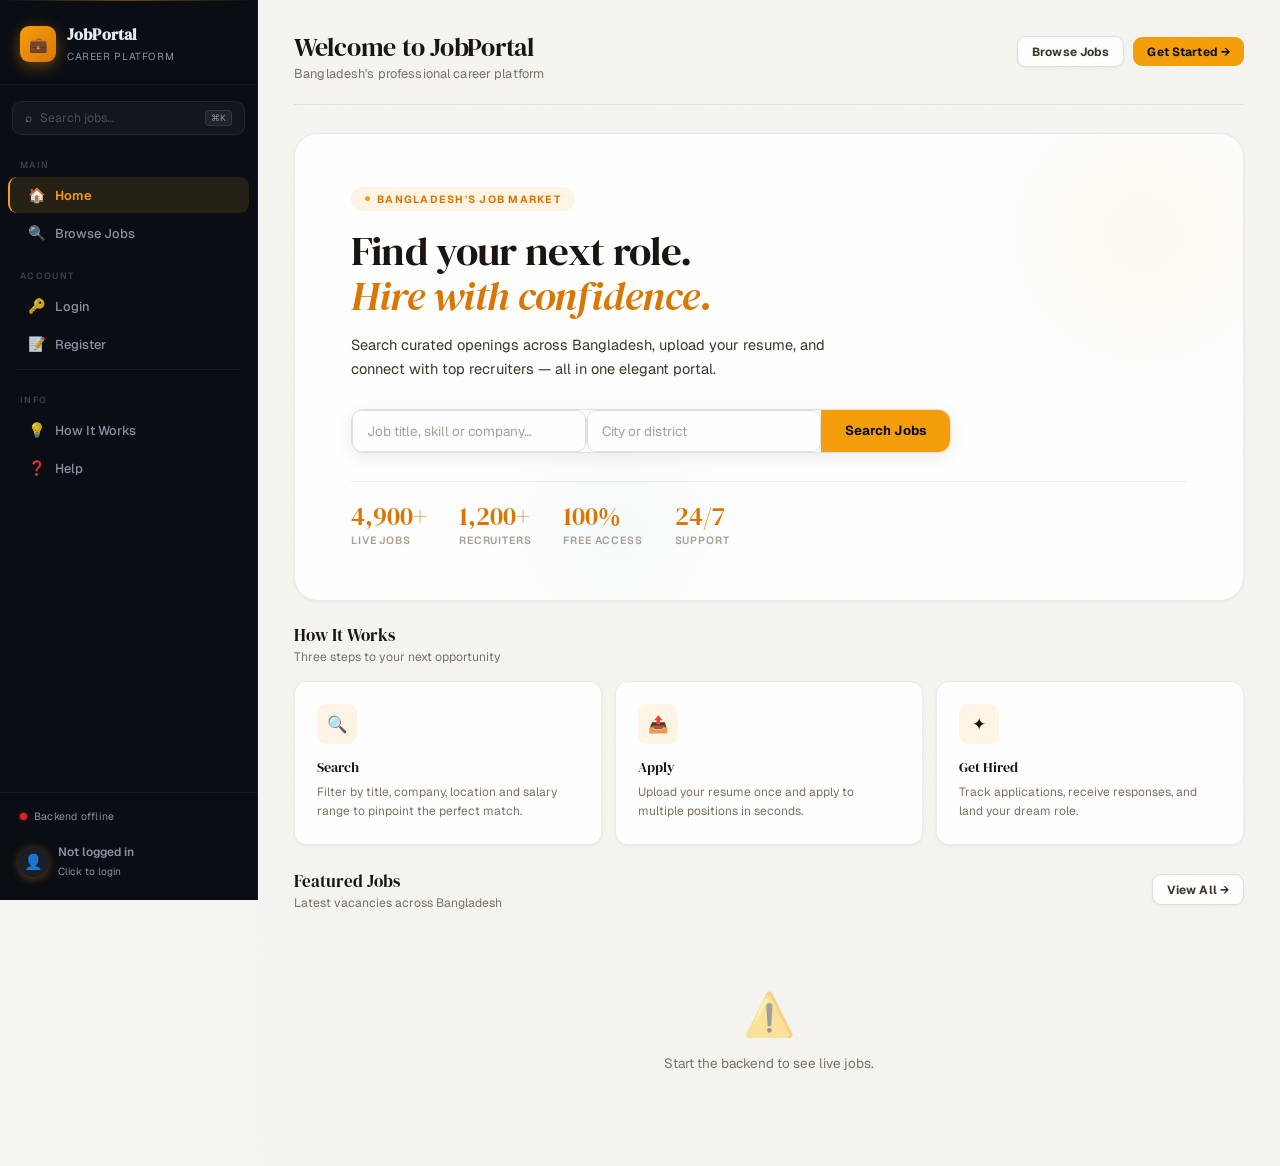
==== commit 6eb0909c: "Backend fix Frontend design updated" ====
--- a/frontend/index.html
+++ b/frontend/index.html
@@ -3,115 +3,103 @@
 <head>
   <meta charset="UTF-8">
   <meta name="viewport" content="width=device-width, initial-scale=1.0">
-  <title>JobPortal — Find Your Dream Job</title>
+  <title>JobPortal — Find Your Dream Role</title>
   <link rel="stylesheet" href="style.css">
 </head>
 <body>
+<div class="layout">
+  <nav class="sidebar" id="sidebar"></nav>
+  <main class="main">
 
-<nav class="navbar">
-  <div class="navbar-brand"><span class="dot"></span> JobPortal</div>
-  <button id="navbarToggle" class="navbar-toggle" aria-label="Open navigation">
-    <span></span><span></span><span></span>
-  </button>
-  <div class="navbar-links" id="navLinks"></div>
-</nav>
-
-<div class="container-wide">
-  <div class="top-strip">
-    <p>Search the latest jobs in Bangladesh and apply with a single click.</p>
-    <div class="top-strip-links">
-      <a href="login.html">Login</a>
-      <a href="register.html">Register</a>
-    </div>
-  </div>
-
-  <div class="hero hero-clone">
-    <div class="hero-copy">
-      <div class="hero-kicker">Bangladesh job market</div>
-      <h1>Find your next role and hire faster</h1>
-      <p>Discover curated openings, upload your resume, and connect with recruiters in one professional portal.</p>
-
-      <div class="hero-search">
-        <div class="search-field">
-          <label>Keyword</label>
-          <input type="text" id="homeKeyword" placeholder="Job title, skill, company">
+    <div class="topbar">
+      <div class="topbar-left">
+        <button class="mobile-menu-btn" id="mobileMenuBtn">☰</button>
+        <div class="topbar-title">
+          <h1>Welcome to JobPortal</h1>
+          <p>Bangladesh's professional career platform</p>
         </div>
-        <div class="search-field">
-          <label>Location</label>
-          <input type="text" id="homeLocation" placeholder="City or district">
-        </div>
-        <button onclick="searchFromHome()">Search</button>
       </div>
-
-      <div class="nav-buttons">
-        <a href="jobs.html" class="nav-button primary">Browse Jobs</a>
-        <a href="register.html" class="nav-button">Create Account</a>
-        <a href="login.html" class="nav-button">Login</a>
-      </div>
-
-      <div class="hero-stats">
-        <div><strong>4,900+</strong> Live jobs</div>
-        <div><strong>1,200+</strong> Recruiters</div>
-        <div><strong>100%</strong> Free access</div>
+      <div class="topbar-actions">
+        <a href="jobs.html"><button class="btn-secondary btn-sm">Browse Jobs</button></a>
+        <a href="register.html"><button class="btn-sm">Get Started →</button></a>
       </div>
     </div>
 
-    <div class="hero-visual">
-      <div class="stat-card highlight">
-        <p>Upload resume in PDF</p>
-        <strong>Apply faster with your CV</strong>
+    <!-- Hero -->
+    <div class="hero-section">
+      <div class="hero-kicker">Bangladesh's Job Market</div>
+      <h1>Find your next role.<br><em>Hire with confidence.</em></h1>
+      <p>Search curated openings across Bangladesh, upload your resume, and connect with top recruiters — all in one elegant portal.</p>
+      <div class="hero-search-bar">
+        <input type="text"   id="homeKeyword"  placeholder="Job title, skill or company…">
+        <div class="hero-sep"></div>
+        <input type="text"   id="homeLocation" placeholder="City or district">
+        <button onclick="goSearch()">Search Jobs</button>
       </div>
-      <div class="stat-card">
-        <p>Post jobs instantly</p>
-        <strong>Get employer attention quickly</strong>
+      <div class="hero-stats-row">
+        <div class="hero-stat"><strong>4,900+</strong><span>Live Jobs</span></div>
+        <div class="hero-stat"><strong>1,200+</strong><span>Recruiters</span></div>
+        <div class="hero-stat"><strong>100%</strong><span>Free Access</span></div>
+        <div class="hero-stat"><strong>24/7</strong><span>Support</span></div>
       </div>
     </div>
-  </div>
 
-  <div class="section-heading section-heading--center">
-    <h2>Popular Services</h2>
-    <p>Everything a job seeker or recruiter needs in one portal.</p>
-  </div>
+    <!-- How it works -->
+    <div class="section-head mb-4" id="how">
+      <div><h2>How It Works</h2><p>Three steps to your next opportunity</p></div>
+    </div>
+    <div class="feature-row mb-6">
+      <div class="feature-card">
+        <div class="feature-icon">🔍</div>
+        <h3>Search</h3>
+        <p>Filter by title, company, location and salary range to pinpoint the perfect match.</p>
+      </div>
+      <div class="feature-card">
+        <div class="feature-icon">📤</div>
+        <h3>Apply</h3>
+        <p>Upload your resume once and apply to multiple positions in seconds.</p>
+      </div>
+      <div class="feature-card">
+        <div class="feature-icon">✦</div>
+        <h3>Get Hired</h3>
+        <p>Track applications, receive responses, and land your dream role.</p>
+      </div>
+    </div>
 
-  <div class="features features-clone">
-    <div class="feature-card">
-      <div class="feature-icon">👤</div>
-      <h3>Job Seeker</h3>
-      <p>Search jobs by title, company, or location and apply with a single click.</p>
+    <!-- Featured jobs -->
+    <div class="section-head">
+      <div><h2>Featured Jobs</h2><p>Latest vacancies across Bangladesh</p></div>
+      <a href="jobs.html"><button class="btn-secondary btn-sm">View All →</button></a>
     </div>
-    <div class="feature-card">
-      <div class="feature-icon">📨</div>
-      <h3>Easy Apply</h3>
-      <p>Upload your resume once and apply to multiple positions instantly.</p>
-    </div>
-    <div class="feature-card">
-      <div class="feature-icon">🏢</div>
-      <h3>Recruiter</h3>
-      <p>Post jobs, review applications, and manage your hiring pipeline.</p>
-    </div>
-  </div>
-
-  <div class="section-heading section-heading--center">
-    <h2>Recent Jobs</h2>
-    <p>Latest vacancies posted across Bangladesh.</p>
-  </div>
-
-  <div id="homeJobs"></div>
+    <div id="homeJobs"></div>
+  </main>
 </div>
 
-<!-- BUG FIX: script.js must load BEFORE calling setupNavbar.
-     The DOMContentLoaded listener in script.js handles navbar init automatically. -->
 <script src="script.js"></script>
 <script>
-  function searchFromHome() {
-    const keyword  = document.getElementById('homeKeyword')?.value.trim() || '';
-    const location = document.getElementById('homeLocation')?.value.trim() || '';
-    const query    = new URLSearchParams();
-    if (keyword)  query.append('keyword', keyword);
-    if (location) query.append('location', location);
-    window.location.href = 'jobs.html' + (query.toString() ? `?${query}` : '');
+  buildSidebar('home');
+
+  function goSearch() {
+    const k=document.getElementById('homeKeyword').value.trim();
+    const l=document.getElementById('homeLocation').value.trim();
+    const q=new URLSearchParams();
+    if(k) q.append('keyword',k);
+    if(l) q.append('location',l);
+    location.href='jobs.html'+(q.toString()?'?'+q:'');
   }
-  window.addEventListener('load', loadHomeJobs);
+  document.addEventListener('keydown', e=>{
+    if(e.key==='Enter' && document.activeElement?.closest('.hero-search-bar')) goSearch();
+  });
+
+  (async()=>{
+    const c=document.getElementById('homeJobs');
+    showSkeleton(c,6);
+    try {
+      const data=await apiFetch('/jobs').then(r=>r.json());
+      if(!data.length){c.innerHTML=empty('💼','No jobs yet — check back soon.');return;}
+      c.innerHTML=`<div class="grid-3">${data.slice(0,6).map(createJobCard).join('')}</div>`;
+    } catch(e){c.innerHTML=empty('⚠️','Start the backend to see live jobs.');}
+  })();
 </script>
 </body>
-</html>+</html>
--- a/frontend/style.css
+++ b/frontend/style.css
@@ -1,985 +1,879 @@
 /* ============================================================
-   JobPortal — Professional Design System
-   Font: Plus Jakarta Sans (headings) + Geist (body/mono)
-   Theme: Clean white + deep slate + professional blue
-   CV-ready: formal, crisp, trustworthy
+   JobPortal — Design System v4  "Obsidian"
+   Aesthetic: Luxury editorial dark-sidebar + warm parchment content
+   Display:   DM Serif Display (headings) + Geist (body)
+   Palette:   Obsidian sidebar · Ivory content · Amber/Gold accent
    ============================================================ */
 
-@import url('https://fonts.googleapis.com/css2?family=Plus+Jakarta+Sans:wght@400;500;600;700;800&family=DM+Sans:wght@300;400;500;600&display=swap');
-
-/* ── Variables ── */
+@import url('https://fonts.googleapis.com/css2?family=DM+Serif+Display:ital@0;1&family=Geist:wght@300;400;500;600;700&display=swap');
+
+/* ── Tokens ── */
 :root {
-  --bg:            #f0f4f8;
-  --bg-alt:        #e8eef6;
-  --surface:       #ffffff;
-  --surface-alt:   #f8fafc;
-  --surface-soft:  #f1f5fb;
-
-  --blue:          #1d4ed8;
-  --blue-mid:      #2563eb;
-  --blue-light:    #3b82f6;
-  --blue-soft:     rgba(29,78,216,0.08);
-  --blue-glow:     rgba(29,78,216,0.18);
-
-  --navy:          #0f172a;
-  --slate:         #1e293b;
-
-  --accent:        #0891b2;
-  --green:         #16a34a;
-  --amber:         #d97706;
-  --red:           #dc2626;
-
-  --text-1:        #0f172a;
-  --text-2:        #334155;
-  --text-3:        #64748b;
-  --text-4:        #94a3b8;
-
-  --border:        rgba(15,23,42,0.09);
-  --border-2:      rgba(15,23,42,0.14);
-
-  --card-bg:       #ffffff;
-  --card-hover:    #f8fafc;
-
-  --radius-xs:     6px;
-  --radius-sm:     10px;
-  --radius:        14px;
-  --radius-lg:     20px;
-  --radius-xl:     26px;
-
-  --shadow-xs:     0 1px 3px rgba(15,23,42,0.06), 0 1px 2px rgba(15,23,42,0.04);
-  --shadow-sm:     0 4px 12px rgba(15,23,42,0.07), 0 1px 3px rgba(15,23,42,0.04);
-  --shadow:        0 10px 30px rgba(15,23,42,0.08), 0 4px 10px rgba(15,23,42,0.05);
-  --shadow-blue:   0 8px 24px rgba(29,78,216,0.18);
-  --shadow-lg:     0 20px 50px rgba(15,23,42,0.10), 0 8px 20px rgba(15,23,42,0.06);
-
-  --transition:    0.18s cubic-bezier(0.4,0,0.2,1);
-  --transition-slow: 0.3s cubic-bezier(0.4,0,0.2,1);
+  /* Sidebar — deep obsidian */
+  --sb:           #0a0d14;
+  --sb-2:         #10151f;
+  --sb-3:         #161d2e;
+  --sb-border:    rgba(255,255,255,0.055);
+  --sb-txt:       #8892a4;
+  --sb-txt-hi:    #e8edf5;
+  --sb-hover:     rgba(255,255,255,0.048);
+  --sb-active-bg: rgba(251,191,36,0.11);
+  --sb-active:    #fbbf24;
+  --sb-w:         258px;
+
+  /* Content — warm ivory */
+  --bg:        #f5f4f0;
+  --bg-2:      #ede9e3;
+  --surface:   #fefefe;
+  --surface-2: #f9f7f4;
+  --border:    rgba(28,22,14,0.08);
+  --border-2:  rgba(28,22,14,0.13);
+
+  /* Brand accent — amber/gold */
+  --gold:      #f59e0b;
+  --gold-dark: #d97706;
+  --gold-soft: rgba(245,158,11,0.10);
+  --gold-glow: rgba(245,158,11,0.25);
+
+  /* Secondary accent — electric teal */
+  --teal:      #0d9488;
+  --teal-soft: rgba(13,148,136,0.10);
+
+  /* Semantic */
+  --green:      #15803d;
+  --green-soft: rgba(21,128,61,0.10);
+  --red:        #dc2626;
+  --red-soft:   rgba(220,38,38,0.09);
+  --amber:      #d97706;
+  --amber-soft: rgba(217,119,6,0.10);
+
+  /* Text */
+  --t1: #1a1510;
+  --t2: #3d3629;
+  --t3: #7a7264;
+  --t4: #a89f94;
+
+  /* Radii */
+  --r-xs: 5px;
+  --r-sm: 9px;
+  --r:    13px;
+  --r-lg: 18px;
+  --r-xl: 24px;
+
+  /* Shadows */
+  --sh-xs:   0 1px 3px rgba(20,16,10,0.06);
+  --sh-sm:   0 4px 16px rgba(20,16,10,0.08);
+  --sh:      0 12px 36px rgba(20,16,10,0.10);
+  --sh-lg:   0 28px 72px rgba(20,16,10,0.13);
+  --sh-gold: 0 6px 24px rgba(245,158,11,0.28);
+
+  /* Motion */
+  --ease:   cubic-bezier(0.22,1,0.36,1);
+  --ease-in: cubic-bezier(0.4,0,1,1);
+  --t:      0.18s;
+  --t-md:   0.32s;
+  --t-lg:   0.5s;
 }
 
 /* ── Reset ── */
-*, *::before, *::after { margin:0; padding:0; box-sizing:border-box; }
-html { font-family:'DM Sans',sans-serif; scroll-behavior:smooth; font-size:15px; }
-body {
-  min-height: 100vh;
+*,*::before,*::after{margin:0;padding:0;box-sizing:border-box}
+html{font-family:'Geist',sans-serif;font-size:15px;scroll-behavior:smooth;-webkit-font-smoothing:antialiased}
+body{min-height:100vh;background:var(--bg);color:var(--t1);display:flex;overflow-x:hidden}
+a{color:inherit;text-decoration:none}
+button,input,select,textarea{font:inherit}
+img{max-width:100%;display:block}
+
+::-webkit-scrollbar{width:4px;height:4px}
+::-webkit-scrollbar-track{background:transparent}
+::-webkit-scrollbar-thumb{background:rgba(245,158,11,0.25);border-radius:99px}
+::-webkit-scrollbar-thumb:hover{background:rgba(245,158,11,0.45)}
+
+/* ================================================================
+   LAYOUT
+   ================================================================ */
+.layout{display:flex;min-height:100vh;width:100%}
+
+/* ── SIDEBAR ── */
+.sidebar{
+  width:var(--sb-w);
+  min-height:100vh;
+  background:var(--sb);
+  display:flex;flex-direction:column;
+  position:fixed;top:0;left:0;bottom:0;
+  z-index:200;
+  border-right:1px solid var(--sb-border);
+  overflow-y:auto;overflow-x:hidden;
+  transition:transform var(--t-md) var(--ease);
+}
+.sidebar::before{
+  content:'';position:absolute;top:0;left:0;right:0;height:1px;
+  background:linear-gradient(90deg,transparent,rgba(245,158,11,0.4),transparent);
+}
+
+/* Brand */
+.sb-brand{
+  display:flex;align-items:center;gap:11px;
+  padding:24px 20px 20px;
+  border-bottom:1px solid var(--sb-border);
+  margin-bottom:4px;flex-shrink:0;
+  position:relative;
+}
+.sb-logo{
+  width:36px;height:36px;
+  background:linear-gradient(135deg,#f59e0b,#d97706);
+  border-radius:9px;
+  display:flex;align-items:center;justify-content:center;
+  font-size:1rem;flex-shrink:0;
+  box-shadow:0 4px 16px rgba(245,158,11,0.4);
+}
+.sb-brand-text strong{
+  display:block;
+  font-family:'DM Serif Display',serif;
+  font-size:1.05rem;color:var(--sb-txt-hi);
+  letter-spacing:0.01em;
+}
+.sb-brand-text span{font-size:0.68rem;color:var(--sb-txt);letter-spacing:0.06em;text-transform:uppercase}
+
+/* Search */
+.sb-search{padding:12px 12px 6px;flex-shrink:0}
+.sb-search-inner{
+  display:flex;align-items:center;gap:8px;
+  background:rgba(255,255,255,0.04);
+  border:1px solid rgba(255,255,255,0.07);
+  border-radius:var(--r-sm);
+  padding:8px 12px;
+  transition:border-color var(--t),background var(--t);
+  cursor:text;
+}
+.sb-search-inner:focus-within{
+  border-color:rgba(245,158,11,0.4);
+  background:rgba(245,158,11,0.05);
+}
+.sb-search-icon{font-size:0.8rem;color:var(--sb-txt);flex-shrink:0}
+.sb-search-inner input{
+  background:transparent;border:none;outline:none;
+  color:var(--sb-txt-hi);font-size:0.82rem;width:100%;
+}
+.sb-search-inner input::placeholder{color:rgba(136,146,164,0.45)}
+.sb-shortcut{
+  font-size:0.6rem;color:var(--sb-txt);
+  background:rgba(255,255,255,0.06);
+  border:1px solid rgba(255,255,255,0.09);
+  border-radius:4px;padding:1px 5px;flex-shrink:0;
+  font-family:'Geist',monospace;
+}
+
+/* Section label */
+.sb-section{
+  padding:18px 20px 5px;
+  font-size:0.6rem;font-weight:600;
+  letter-spacing:0.15em;text-transform:uppercase;
+  color:rgba(136,146,164,0.38);flex-shrink:0;
+}
+
+/* Nav item */
+.sb-item{
+  display:flex;align-items:center;gap:9px;
+  padding:9px 18px;margin:1px 8px;
+  border-radius:var(--r-sm);
+  color:var(--sb-txt);font-size:0.86rem;font-weight:500;
+  cursor:pointer;transition:all var(--t) var(--ease);
+  border:none;background:transparent;
+  width:calc(100% - 16px);text-align:left;
+  border-left:2px solid transparent;
+}
+.sb-item:hover{background:var(--sb-hover);color:var(--sb-txt-hi);transform:none;box-shadow:none}
+.sb-item.active{
+  background:var(--sb-active-bg);
+  color:var(--gold);
+  border-left-color:var(--gold);
+  font-weight:600;
+}
+.sb-item a{display:flex;align-items:center;gap:9px;width:100%;color:inherit}
+.sb-icon{font-size:0.95rem;width:18px;text-align:center;flex-shrink:0;opacity:0.8}
+.sb-item.active .sb-icon{opacity:1}
+.sb-label{flex:1;min-width:0}
+.sb-badge{
+  font-size:0.62rem;font-weight:700;
+  border-radius:999px;padding:2px 7px;flex-shrink:0;
+  background:var(--gold);color:#000;
+}
+.sb-badge.green{background:var(--green);color:#fff}
+.sb-badge.red{background:var(--red);color:#fff}
+
+.sb-divider{height:1px;background:var(--sb-border);margin:6px 16px}
+
+/* Bottom pinned */
+.sb-pinned{
+  margin-top:auto;border-top:1px solid var(--sb-border);
+  padding:10px 8px 12px;flex-shrink:0;
+}
+
+/* Status indicator */
+.sb-status{
+  display:flex;align-items:center;gap:7px;
+  padding:6px 12px;margin-bottom:6px;
+}
+.sb-dot{
+  width:7px;height:7px;border-radius:50%;
+  background:var(--sb-txt);flex-shrink:0;
+  transition:background var(--t),box-shadow var(--t);
+}
+.sb-dot.online{background:var(--green);box-shadow:0 0 0 3px rgba(21,128,61,0.2),0 0 8px rgba(21,128,61,0.4)}
+.sb-dot.offline{background:var(--red);box-shadow:0 0 0 2px rgba(220,38,38,0.2)}
+.sb-dot.checking{animation:pulse 1.4s ease infinite;background:var(--amber)}
+#sbStatusLabel{font-size:0.7rem;color:var(--sb-txt);letter-spacing:0.02em}
+
+/* User card */
+.sb-user{
+  display:flex;align-items:center;gap:9px;
+  padding:9px 10px;border-radius:var(--r);
+  cursor:pointer;transition:background var(--t);
+}
+.sb-user:hover{background:var(--sb-hover)}
+.sb-avatar{
+  width:31px;height:31px;border-radius:50%;
+  background:linear-gradient(135deg,var(--gold),#e56b00);
+  display:flex;align-items:center;justify-content:center;
+  font-size:0.82rem;font-weight:700;color:#fff;flex-shrink:0;
+  box-shadow:0 2px 8px rgba(245,158,11,0.35);
+}
+.sb-user-info{flex:1;min-width:0}
+.sb-user-info strong{display:block;font-size:0.8rem;color:var(--sb-txt-hi);font-weight:600;white-space:nowrap;overflow:hidden;text-overflow:ellipsis}
+.sb-user-info span{font-size:0.68rem;color:var(--sb-txt)}
+.sb-logout{
+  padding:5px;background:none;border:none;cursor:pointer;
+  color:var(--sb-txt);border-radius:6px;font-size:0.88rem;
+  transition:color var(--t),background var(--t);
+  flex-shrink:0;box-shadow:none!important;transform:none!important;
+}
+.sb-logout:hover{color:var(--red);background:rgba(220,38,38,0.1)}
+
+/* ── Main ── */
+.main{
+  margin-left:var(--sb-w);flex:1;min-height:100vh;
+  padding:32px 36px;
+  max-width:calc(100vw - var(--sb-w));
+  background:var(--bg);
+  /* Subtle warm noise texture */
+  background-image:url("data:image/svg+xml,%3Csvg xmlns='http://www.w3.org/2000/svg' width='200' height='200'%3E%3Cfilter id='n'%3E%3CfeTurbulence type='fractalNoise' baseFrequency='0.75' numOctaves='4' stitchTiles='stitch'/%3E%3C/filter%3E%3Crect width='200' height='200' filter='url(%23n)' opacity='0.018'/%3E%3C/svg%3E");
+}
+
+/* Topbar */
+.topbar{
+  display:flex;align-items:flex-start;justify-content:space-between;
+  margin-bottom:28px;gap:16px;
+  padding-bottom:22px;
+  border-bottom:1px solid var(--border);
+}
+.topbar-left{display:flex;align-items:center;gap:12px}
+.topbar-title h1{
+  font-family:'DM Serif Display',serif;
+  font-size:1.75rem;font-weight:400;
+  color:var(--t1);letter-spacing:-0.01em;line-height:1.15;
+}
+.topbar-title p{color:var(--t3);font-size:0.85rem;margin-top:3px;letter-spacing:0.01em}
+.topbar-actions{display:flex;align-items:center;gap:9px;flex-shrink:0;padding-top:4px}
+
+/* ================================================================
+   AUTH PAGES
+   ================================================================ */
+body.auth-page{display:flex;background:var(--sb)}
+body.auth-page::before{
+  content:'';position:fixed;inset:0;
   background:
-    radial-gradient(ellipse 60% 40% at 0% 0%, rgba(29,78,216,0.06), transparent),
-    radial-gradient(ellipse 50% 35% at 100% 100%, rgba(8,145,178,0.06), transparent),
-    #f0f4f8;
-  color: var(--text-1);
-}
-a { color: inherit; text-decoration: none; }
-button, input, select, textarea { font: inherit; }
-img { max-width: 100%; display: block; }
-
-/* ── Scrollbar ── */
-::-webkit-scrollbar { width: 5px; }
-::-webkit-scrollbar-track { background: var(--surface-alt); }
-::-webkit-scrollbar-thumb { background: var(--blue-light); border-radius: 99px; }
-
-/* ── Layout ── */
-.container, .container-wide {
-  width: min(1140px, calc(100% - 32px));
-  margin: 28px auto;
-  padding: 40px 48px;
-  background: rgba(255,255,255,0.92);
-  backdrop-filter: blur(20px);
-  border-radius: var(--radius-xl);
-  border: 1px solid var(--border);
-  box-shadow: var(--shadow-lg);
-}
-.container-wide { max-width: 1140px; }
-.container      { max-width: 560px; }
-
-/* decorative top line */
-.container::before, .container-wide::before {
-  content: '';
-  position: absolute;
-  top: 0; left: 0; right: 0;
-  height: 3px;
-  background: linear-gradient(90deg, var(--blue), var(--accent));
-  border-radius: var(--radius-xl) var(--radius-xl) 0 0;
-}
-.container, .container-wide { position: relative; overflow: hidden; }
-
-/* ── Navbar ── */
-.navbar {
-  display: flex;
-  align-items: center;
-  justify-content: space-between;
-  padding: 0 40px;
-  min-height: 68px;
-  background: rgba(255,255,255,0.96);
-  border-bottom: 1px solid var(--border);
-  position: sticky; top: 0; z-index: 200;
-  box-shadow: 0 2px 12px rgba(15,23,42,0.05);
-  backdrop-filter: blur(16px);
-}
-
-.navbar-brand {
-  font-family: 'Plus Jakarta Sans', sans-serif;
-  font-weight: 800;
-  font-size: 1.25rem;
-  letter-spacing: -0.03em;
-  color: var(--navy);
-  display: flex;
-  align-items: center;
-  gap: 10px;
-}
-
-.navbar-brand .dot {
-  display: inline-block;
-  width: 10px; height: 10px;
-  background: linear-gradient(135deg, var(--blue), var(--accent));
-  border-radius: 50%;
-  box-shadow: 0 0 0 3px var(--blue-soft);
-}
-
-.navbar-links {
-  display: flex;
-  align-items: center;
-  gap: 6px;
-  flex-wrap: nowrap;
-}
-
-.navbar-links a {
-  padding: 8px 14px;
-  border-radius: var(--radius-sm);
-  font-size: 0.9rem;
-  font-weight: 500;
-  color: var(--text-2);
-  transition: color var(--transition), background var(--transition);
-}
-.navbar-links a:hover { color: var(--blue); background: var(--blue-soft); }
-
-.btn-nav-cta {
-  padding: 8px 20px !important;
-  background: var(--blue) !important;
-  color: #fff !important;
-  border-radius: var(--radius-sm) !important;
-  font-weight: 600 !important;
-  font-size: 0.9rem !important;
-  transition: all var(--transition) !important;
-  box-shadow: var(--shadow-blue) !important;
-}
-.btn-nav-cta:hover { background: var(--slate) !important; transform: translateY(-1px); }
-
-.logout-btn {
-  padding: 7px 16px;
-  background: transparent;
-  border: 1.5px solid var(--border-2);
-  border-radius: var(--radius-sm);
-  color: var(--text-3);
-  font-size: 0.85rem;
-  font-weight: 500;
-  cursor: pointer;
-  transition: all var(--transition);
-}
-.logout-btn:hover { border-color: var(--red); color: var(--red); background: rgba(220,38,38,0.05); }
-
-.nav-user {
-  font-size: 0.82rem;
-  color: var(--text-3);
-  padding: 6px 10px;
-  background: var(--surface-soft);
-  border-radius: var(--radius-xs);
-  border: 1px solid var(--border);
-  max-width: 160px;
-  overflow: hidden;
-  text-overflow: ellipsis;
-  white-space: nowrap;
-}
-
-/* Dropdown */
-.nav-dropdown { position: relative; }
-.dropdown-trigger {
-  padding: 8px 14px;
-  background: transparent;
-  border: none;
-  border-radius: var(--radius-sm);
-  font-size: 0.9rem;
-  font-weight: 500;
-  color: var(--text-2);
-  cursor: pointer;
-  transition: all var(--transition);
-}
-.dropdown-trigger:hover { background: var(--surface-soft); color: var(--blue); }
-.dropdown-menu {
-  position: absolute;
-  top: calc(100% + 8px);
-  right: 0;
-  background: var(--surface);
-  border: 1px solid var(--border);
-  border-radius: var(--radius);
-  box-shadow: var(--shadow-lg);
-  min-width: 180px;
-  opacity: 0;
-  pointer-events: none;
-  transform: translateY(-6px);
-  transition: all var(--transition);
-  z-index: 300;
-  padding: 8px;
-}
-.nav-dropdown:hover .dropdown-menu {
-  opacity: 1; pointer-events: all; transform: translateY(0);
-}
-.dropdown-menu a {
-  display: block;
-  padding: 10px 14px;
-  border-radius: var(--radius-sm);
-  font-size: 0.9rem;
-  color: var(--text-2);
-}
-.dropdown-menu a:hover { background: var(--blue-soft); color: var(--blue); }
-
-/* Mobile toggle */
-.navbar-toggle {
-  display: none;
-  flex-direction: column;
-  gap: 5px;
-  padding: 8px;
-  background: none;
-  border: none;
-  cursor: pointer;
-}
-.navbar-toggle span {
-  display: block;
-  width: 24px; height: 2px;
-  background: var(--text-1);
-  border-radius: 99px;
-  transition: all var(--transition);
-}
-
-/* ── Top Strip ── */
-.top-strip {
-  display: flex;
-  justify-content: space-between;
-  align-items: center;
-  padding: 12px 20px;
-  margin-bottom: 28px;
-  background: linear-gradient(135deg, rgba(29,78,216,0.06), rgba(8,145,178,0.04));
-  border: 1px solid var(--blue-soft);
-  border-radius: var(--radius);
-  font-size: 0.875rem;
-}
-.top-strip p { margin: 0; color: var(--text-3); }
-.top-strip-links { display: flex; gap: 8px; }
-.top-strip-links a {
-  padding: 7px 16px;
-  border-radius: var(--radius-xs);
-  background: var(--surface);
-  color: var(--text-2);
-  border: 1px solid var(--border);
-  font-size: 0.85rem;
-  font-weight: 500;
-  transition: all var(--transition);
-}
-.top-strip-links a:hover { background: var(--blue-soft); color: var(--blue); border-color: var(--blue-light); }
-.top-strip-links button.logout-btn { font-size: 0.85rem; padding: 7px 14px; }
-
-/* ── Typography ── */
-h1,h2,h3 { font-family: 'Plus Jakarta Sans', sans-serif; font-weight: 700; color: var(--text-1); }
-h1 { font-size: clamp(2rem,3.5vw,3rem); line-height: 1.1; letter-spacing: -0.03em; }
-h2 { font-size: clamp(1.25rem,2vw,1.7rem); margin-bottom: 16px; letter-spacing: -0.02em; }
-h3 { font-size: 1rem; font-weight: 600; letter-spacing: -0.01em; }
-p, label, button, input, select, textarea { line-height: 1.6; }
-label {
-  display: block;
-  margin-bottom: 7px;
-  font-weight: 600;
-  font-size: 0.82rem;
-  color: var(--text-3);
-  text-transform: uppercase;
-  letter-spacing: 0.07em;
-}
-.text-muted   { color: var(--text-3); }
-.small-text   { font-size: 0.875rem; }
-.text-center  { text-align: center; }
-.mt-20 { margin-top: 20px; }
-.mb-20 { margin-bottom: 20px; }
-.flex        { display: flex; gap: 12px; }
-.flex-center { display: flex; gap: 12px; justify-content: center; }
-
-/* ── Buttons ── */
-button {
-  padding: 11px 24px;
-  background: var(--blue);
-  color: #fff;
-  border: none;
-  border-radius: var(--radius-sm);
-  font-weight: 600;
-  font-size: 0.9rem;
-  cursor: pointer;
-  transition: all var(--transition);
-  letter-spacing: 0.01em;
-}
-button:hover { background: var(--slate); transform: translateY(-1px); box-shadow: var(--shadow-blue); }
-button:active { transform: translateY(0); }
-
-.btn-secondary {
-  background: var(--surface);
-  color: var(--text-2);
-  border: 1.5px solid var(--border-2);
-  box-shadow: var(--shadow-xs);
-}
-.btn-secondary:hover { background: var(--surface-soft); color: var(--text-1); box-shadow: var(--shadow-sm); }
-
-.btn-ghost {
-  background: transparent;
-  color: var(--text-3);
-  border: 1.5px solid var(--border);
-  padding: 8px 16px;
-}
-.btn-ghost:hover { background: var(--surface-soft); color: var(--text-2); }
-
-.btn-danger {
-  background: rgba(220,38,38,0.08);
-  color: var(--red);
-  border: 1.5px solid rgba(220,38,38,0.2);
-}
-.btn-danger:hover { background: var(--red); color: #fff; }
-
-.btn-accept {
-  background: rgba(22,163,74,0.1);
-  color: var(--green);
-  border: 1.5px solid rgba(22,163,74,0.25);
-  padding: 7px 16px;
-  font-size: 0.85rem;
-}
-.btn-accept:hover { background: var(--green); color: #fff; }
-
-.btn-reject {
-  background: rgba(220,38,38,0.08);
-  color: var(--red);
-  border: 1.5px solid rgba(220,38,38,0.2);
-  padding: 7px 16px;
-  font-size: 0.85rem;
-}
-.btn-reject:hover { background: var(--red); color: #fff; }
-
-.btn-sm { padding: 7px 14px; font-size: 0.82rem; }
-
-.nav-button {
-  display: inline-block;
-  padding: 11px 24px;
-  border-radius: var(--radius-sm);
-  background: var(--surface);
-  color: var(--text-2);
-  border: 1.5px solid var(--border-2);
-  font-weight: 600;
-  font-size: 0.9rem;
-  transition: all var(--transition);
-}
-.nav-button:hover { background: var(--surface-soft); color: var(--blue); border-color: var(--blue-light); }
-.nav-button.primary {
-  background: var(--blue);
-  color: #fff;
-  border-color: var(--blue);
-  box-shadow: var(--shadow-blue);
-}
-.nav-button.primary:hover { background: var(--slate); border-color: var(--slate); }
-
-/* ── Forms ── */
-.form-group { margin-bottom: 20px; }
-input[type="text"],
-input[type="email"],
-input[type="password"],
-input[type="number"],
-select,
-textarea {
-  width: 100%;
-  padding: 12px 16px;
-  background: var(--surface);
-  border: 1.5px solid var(--border-2);
-  border-radius: var(--radius-sm);
-  color: var(--text-1);
-  transition: border-color var(--transition), box-shadow var(--transition);
-  font-size: 0.9rem;
-}
-input:focus, select:focus, textarea:focus {
-  outline: none;
-  border-color: var(--blue-mid);
-  box-shadow: 0 0 0 3px var(--blue-soft);
-}
-input::placeholder, textarea::placeholder { color: var(--text-4); }
-textarea { resize: vertical; min-height: 110px; }
-.form-row {
-  display: grid;
-  grid-template-columns: 1fr 1fr;
-  gap: 16px;
-}
-
-/* ── Hero ── */
-.hero, .hero-clone {
-  display: grid;
-  grid-template-columns: 1fr 1fr;
-  gap: 48px;
-  align-items: center;
-  padding: 40px 0 48px;
-}
-.hero-kicker {
-  display: inline-block;
-  padding: 5px 14px;
-  background: var(--blue-soft);
-  color: var(--blue);
-  border-radius: 999px;
-  font-size: 0.8rem;
-  font-weight: 600;
-  letter-spacing: 0.06em;
-  text-transform: uppercase;
-  margin-bottom: 18px;
-}
-.hero-copy h1 { margin-bottom: 16px; }
-.hero-copy p  { color: var(--text-2); font-size: 1.05rem; margin-bottom: 28px; }
-
-.hero-search {
-  display: flex;
-  gap: 12px;
-  align-items: flex-end;
-  background: var(--surface);
-  border: 1.5px solid var(--border-2);
-  border-radius: var(--radius);
-  padding: 16px;
-  box-shadow: var(--shadow-sm);
-  margin-bottom: 24px;
-}
-.search-field { flex: 1; }
-.search-field label { margin-bottom: 5px; }
-.search-field input {
-  border: 1px solid var(--border);
-  border-radius: var(--radius-xs);
-  padding: 9px 12px;
-  font-size: 0.875rem;
-}
-.hero-search button {
-  white-space: nowrap;
-  padding: 10px 22px;
-  border-radius: var(--radius-xs);
-  font-size: 0.875rem;
-}
-
-.nav-buttons { display: flex; gap: 10px; flex-wrap: wrap; margin-bottom: 28px; }
-
-.hero-stats {
-  display: flex;
-  gap: 24px;
-  padding-top: 20px;
-  border-top: 1px solid var(--border);
-}
-.hero-stats div { font-size: 0.875rem; color: var(--text-3); }
-.hero-stats strong { display: block; font-family: 'Plus Jakarta Sans',sans-serif; font-size: 1.3rem; color: var(--blue); }
-
-.hero-visual {
-  display: flex;
-  flex-direction: column;
-  gap: 16px;
-}
-
-/* ── Cards ── */
-.card {
-  background: var(--card-bg);
-  border: 1px solid var(--border);
-  border-radius: var(--radius);
-  padding: 22px;
-  transition: all var(--transition);
-  box-shadow: var(--shadow-xs);
-  position: relative;
-  overflow: hidden;
-}
-.card:hover { box-shadow: var(--shadow); border-color: rgba(29,78,216,0.15); transform: translateY(-2px); }
-.card-badge {
-  display: inline-block;
-  padding: 3px 10px;
-  background: var(--blue-soft);
-  color: var(--blue);
-  border-radius: 999px;
-  font-size: 0.75rem;
-  font-weight: 600;
-  margin-bottom: 10px;
-  letter-spacing: 0.03em;
-}
-.card-label {
-  font-size: 0.75rem;
-  font-weight: 600;
-  color: var(--text-4);
-  text-transform: uppercase;
-  letter-spacing: 0.07em;
-}
-.card p { font-size: 0.9rem; color: var(--text-2); margin-bottom: 10px; }
-.card-desc { font-size: 0.875rem; color: var(--text-3); margin-bottom: 12px !important; }
-
-/* Stat card */
-.stat-card {
-  background: var(--surface);
-  border: 1px solid var(--border);
-  border-radius: var(--radius);
-  padding: 22px 26px;
-  box-shadow: var(--shadow-xs);
-  transition: all var(--transition);
-}
-.stat-card:hover { box-shadow: var(--shadow-sm); }
-.stat-card.highlight {
-  background: linear-gradient(135deg, var(--blue) 0%, var(--blue-light) 100%);
-  color: #fff;
-  border-color: transparent;
-  box-shadow: var(--shadow-blue);
-}
-.stat-card.highlight p  { color: rgba(255,255,255,0.8); }
-.stat-card.highlight strong { color: #fff; }
-.stat-card p      { margin: 0 0 6px; font-size: 0.875rem; color: var(--text-3); }
-.stat-card strong { font-size: 1.1rem; color: var(--text-1); }
-.stat-card h3     { font-size: 0.875rem; font-weight: 600; color: var(--text-3); margin-bottom: 8px; }
-.stat-card .number { font-size: 2.2rem; font-weight: 800; color: var(--blue); line-height: 1; }
-
-/* ── Salary chip ── */
-.salary-chip {
-  display: inline-block;
-  padding: 5px 14px;
-  background: rgba(22,163,74,0.1);
-  color: var(--green);
-  border: 1px solid rgba(22,163,74,0.2);
-  border-radius: 999px;
-  font-size: 0.82rem;
-  font-weight: 600;
-}
-
-/* ── Status badges ── */
-.status-badge {
-  display: inline-block;
-  padding: 3px 12px;
-  border-radius: 999px;
-  font-size: 0.78rem;
-  font-weight: 600;
-  letter-spacing: 0.04em;
-  text-transform: uppercase;
-}
-.status-pending  { background: rgba(217,119,6,0.12); color: var(--amber); }
-.status-accepted { background: rgba(22,163,74,0.12); color: var(--green); }
-.status-rejected { background: rgba(220,38,38,0.10); color: var(--red); }
-
-/* ── Grid ── */
-.grid { display: grid; grid-template-columns: repeat(auto-fill, minmax(290px, 1fr)); gap: 18px; }
-.job-grid { display: grid; grid-template-columns: repeat(auto-fill, minmax(270px, 1fr)); gap: 16px; margin-bottom: 24px; }
-
-/* Job card (home) */
-.job-card {
-  background: var(--surface);
-  border: 1px solid var(--border);
-  border-radius: var(--radius);
-  padding: 20px;
-  transition: all var(--transition);
-  cursor: default;
-}
-.job-card:hover { box-shadow: var(--shadow-sm); transform: translateY(-2px); border-color: rgba(29,78,216,0.15); }
-.job-card h3 { font-size: 0.95rem; margin: 6px 0 4px; }
-.job-card p  { font-size: 0.85rem; color: var(--text-3); margin-bottom: 12px; }
-.job-label {
-  display: inline-block;
-  padding: 3px 10px;
-  background: var(--blue-soft);
-  color: var(--blue);
-  border-radius: 999px;
-  font-size: 0.72rem;
-  font-weight: 600;
-  letter-spacing: 0.04em;
-}
-
-/* ── Features ── */
-.features, .features-clone {
-  display: grid;
-  grid-template-columns: repeat(3, 1fr);
-  gap: 18px;
-  margin-bottom: 48px;
-}
-.feature-card {
-  background: var(--surface);
-  border: 1px solid var(--border);
-  border-radius: var(--radius);
-  padding: 24px;
-  text-align: center;
-  transition: all var(--transition);
-}
-.feature-card:hover { box-shadow: var(--shadow-sm); transform: translateY(-2px); }
-.feature-icon { font-size: 2rem; margin-bottom: 14px; }
-.feature-card h3 { margin-bottom: 8px; }
-.feature-card p  { font-size: 0.875rem; color: var(--text-3); }
-
-/* ── Section heading ── */
-.section-heading { margin-bottom: 24px; }
-.section-heading h2 { margin-bottom: 6px; }
-.section-heading p  { color: var(--text-3); font-size: 0.9rem; }
-.section-heading--center { text-align: center; }
-
-/* ── Search filter bar ── */
-.search-filter {
-  background: var(--surface);
-  border: 1px solid var(--border);
-  border-radius: var(--radius);
-  padding: 20px;
-  margin-bottom: 24px;
-  box-shadow: var(--shadow-xs);
-}
-.search-filter-grid {
-  display: grid;
-  grid-template-columns: 2fr 1fr 1fr 1fr;
-  gap: 12px;
-  margin-bottom: 12px;
-}
-.search-filter-actions { display: flex; gap: 10px; justify-content: flex-end; }
-.search-filter input { margin: 0; }
-
-/* ── Page header ── */
-.page-header, .dashboard-header {
-  display: flex;
-  justify-content: space-between;
-  align-items: center;
-  margin-bottom: 24px;
-}
-.page-header h2, .dashboard-header h2 { margin-bottom: 4px; }
-
-/* ── Dashboard tabs ── */
-.dashboard-nav {
-  display: flex;
-  gap: 4px;
-  border-bottom: 2px solid var(--border);
-  margin-bottom: 28px;
-  padding-bottom: 0;
-}
-.tab-button {
-  padding: 10px 22px;
-  background: transparent;
-  border: none;
-  border-radius: var(--radius-sm) var(--radius-sm) 0 0;
-  color: var(--text-3);
-  font-weight: 500;
-  font-size: 0.9rem;
-  cursor: pointer;
-  transition: all var(--transition);
-  border-bottom: 2px solid transparent;
-  margin-bottom: -2px;
-  box-shadow: none !important;
-  transform: none !important;
-}
-.tab-button:hover  { color: var(--blue); background: var(--blue-soft); }
-.tab-button.active { color: var(--blue); border-bottom-color: var(--blue); font-weight: 600; }
-
-.tab-content { display: none; }
-.tab-content.active { display: block; animation: fadeIn 0.2s ease; }
-
-/* ── Stats row ── */
-.stats {
-  display: grid;
-  grid-template-columns: repeat(auto-fit, minmax(180px, 1fr));
-  gap: 16px;
-  margin-bottom: 24px;
-}
-
-/* ── Summary cards ── */
-.summary-card-grid {
-  display: grid;
-  grid-template-columns: repeat(auto-fit, minmax(180px, 1fr));
-  gap: 14px;
-  margin-bottom: 24px;
-}
-.summary-card {
-  background: var(--surface);
-  border: 1px solid var(--border);
-  border-radius: var(--radius);
-  padding: 18px 20px;
-  box-shadow: var(--shadow-xs);
-}
-.summary-label {
-  display: block;
-  font-size: 0.78rem;
-  font-weight: 600;
-  color: var(--text-4);
-  text-transform: uppercase;
-  letter-spacing: 0.07em;
-  margin-bottom: 6px;
-}
-.summary-card strong { font-size: 1.8rem; font-weight: 800; color: var(--blue); display: block; line-height: 1.1; }
-.summary-card p { font-size: 0.82rem; color: var(--text-3); margin-top: 4px; }
-
-/* ── Dashboard form ── */
-.dashboard-form {
-  max-width: 640px;
-  background: var(--surface-alt);
-  border: 1px solid var(--border);
-  border-radius: var(--radius);
-  padding: 28px;
-}
-
-/* ── Status chart ── */
-.status-chart {
-  background: var(--surface);
-  border: 1px solid var(--border);
-  border-radius: var(--radius);
-  padding: 22px;
-  margin-bottom: 20px;
-  box-shadow: var(--shadow-xs);
-}
-.status-chart h3 { font-size: 0.95rem; margin-bottom: 16px; }
-.status-segment {
-  display: flex;
-  align-items: center;
-  gap: 12px;
-  margin-bottom: 12px;
-  font-size: 0.85rem;
-}
-.status-segment > span:first-child { width: 64px; color: var(--text-3); font-weight: 500; }
-.status-segment > span:nth-child(2) { width: 28px; text-align: right; color: var(--text-2); font-weight: 600; }
-.status-bar { flex: 1; height: 8px; background: var(--bg-alt); border-radius: 99px; overflow: hidden; }
-.status-bar-fill { display: block; height: 100%; border-radius: 99px; transition: width 0.6s ease; min-width: 4px; }
-.status-bar-fill.status-pending  { background: var(--amber); }
-.status-bar-fill.status-accepted { background: var(--green); }
-.status-bar-fill.status-rejected { background: var(--red); }
-
-/* ── Performance chart ── */
-.section-block {
-  background: var(--surface);
-  border: 1px solid var(--border);
-  border-radius: var(--radius);
-  padding: 22px;
-  margin-bottom: 20px;
-  box-shadow: var(--shadow-xs);
-}
-.section-block h3 { font-size: 0.95rem; margin-bottom: 16px; }
-.top-performance-list { display: flex; flex-direction: column; gap: 14px; }
-.top-performance-item {
-  display: flex;
-  justify-content: space-between;
-  align-items: center;
-  gap: 16px;
-  padding: 12px 0;
-  border-bottom: 1px solid var(--border);
-}
-.top-performance-item:last-child { border-bottom: none; }
-.performance-position {
-  font-size: 1rem;
-  font-weight: 800;
-  color: var(--blue);
-  margin-right: 6px;
-}
-.performance-chip {
-  font-size: 0.8rem;
-  font-weight: 600;
-  color: var(--blue);
-  background: var(--blue-soft);
-  padding: 3px 10px;
-  border-radius: 999px;
-  display: block;
-  text-align: right;
-  margin-bottom: 6px;
-}
-.performance-bar { width: 120px; height: 6px; background: var(--bg-alt); border-radius: 99px; overflow: hidden; }
-.performance-bar-fill { display: block; height: 100%; background: var(--blue); border-radius: 99px; }
-
-/* ── Candidate summary ── */
-.candidate-summary-grid {
-  display: grid;
-  grid-template-columns: repeat(auto-fit, minmax(160px, 1fr));
-  gap: 14px;
-  margin-bottom: 24px;
-}
-
-/* ── Recommendation cards ── */
-.recommendation-grid { display: grid; grid-template-columns: repeat(auto-fill, minmax(260px, 1fr)); gap: 16px; margin-bottom: 24px; }
-.recommendation-card {
-  background: var(--surface);
-  border: 1px solid var(--border);
-  border-radius: var(--radius);
-  padding: 20px;
-  display: flex;
-  flex-direction: column;
-  justify-content: space-between;
-  gap: 16px;
-  box-shadow: var(--shadow-xs);
-  transition: all var(--transition);
-}
-.recommendation-card:hover { box-shadow: var(--shadow-sm); transform: translateY(-2px); }
-.recommendation-card h3 { font-size: 0.95rem; margin: 6px 0 4px; }
-.recommendation-card p  { font-size: 0.85rem; color: var(--text-3); }
-.recommendation-footer {
-  display: flex;
-  align-items: center;
-  justify-content: space-between;
-  gap: 12px;
-  border-top: 1px solid var(--border);
-  padding-top: 14px;
-}
-.recommendation-footer button { padding: 8px 16px; font-size: 0.85rem; }
-
-/* ── Application card ── */
-.application-card {
-  background: var(--surface);
-  border: 1px solid var(--border);
-  border-radius: var(--radius);
-  padding: 18px 20px;
-  display: flex;
-  justify-content: space-between;
-  align-items: flex-start;
-  gap: 16px;
-  box-shadow: var(--shadow-xs);
-  transition: all var(--transition);
-  margin-bottom: 12px;
-}
-.application-card:hover { box-shadow: var(--shadow-sm); }
-.application-info h3   { font-size: 0.95rem; margin-bottom: 4px; }
-.application-info p    { font-size: 0.85rem; color: var(--text-3); }
-.application-actions   { display: flex; flex-direction: column; align-items: flex-end; gap: 8px; }
-
-/* ── Resume ── */
-.resume-list { display: flex; flex-direction: column; gap: 12px; }
-.resume-item {
-  display: flex;
-  justify-content: space-between;
-  align-items: center;
-  gap: 16px;
-  padding: 16px 20px;
-  background: var(--surface);
-  border: 1px solid var(--border);
-  border-radius: var(--radius);
-  box-shadow: var(--shadow-xs);
-  transition: all var(--transition);
-}
-.resume-item:hover { box-shadow: var(--shadow-sm); }
-.resume-info h3 { font-size: 0.95rem; margin-bottom: 4px; display: flex; align-items: center; gap: 8px; }
-.resume-info p  { font-size: 0.82rem; color: var(--text-3); }
-.resume-buttons { display: flex; gap: 8px; flex-wrap: wrap; }
-.primary-badge {
-  display: inline-block;
-  padding: 2px 8px;
-  background: var(--blue-soft);
-  color: var(--blue);
-  border-radius: 999px;
-  font-size: 0.72rem;
-  font-weight: 600;
-}
-
-/* Upload box */
-.upload-box {
-  border: 2px dashed var(--border-2);
-  border-radius: var(--radius);
-  padding: 36px;
-  text-align: center;
-  cursor: pointer;
-  transition: all var(--transition);
-  background: var(--surface-alt);
-  margin-bottom: 20px;
-}
-.upload-box:hover { border-color: var(--blue-mid); background: var(--blue-soft); }
-.upload-icon { font-size: 2.5rem; margin-bottom: 12px; }
-.file-input  { display: none; }
-.file-list   { background: var(--surface); border: 1px solid var(--border); border-radius: var(--radius); padding: 20px; }
-
-/* Progress */
-.progress-bar  { background: var(--bg-alt); border-radius: 99px; height: 6px; margin-bottom: 16px; overflow: hidden; }
-.progress-fill { height: 100%; background: var(--blue); border-radius: 99px; transition: width 0.4s ease; width: 0%; }
-
-/* Edit modal */
-.modal-overlay {
-  position: fixed; inset: 0;
-  background: rgba(15,23,42,0.55);
-  backdrop-filter: blur(4px);
-  display: none;
-  align-items: center;
-  justify-content: center;
-  z-index: 1000;
-  padding: 24px;
-}
-.modal-overlay.active, .modal-overlay[style*="flex"] { display: flex; }
-.modal {
-  background: var(--surface);
-  border-radius: var(--radius-lg);
-  padding: 32px;
-  width: 100%;
-  max-width: 520px;
-  box-shadow: var(--shadow-lg);
-  border: 1px solid var(--border);
-  animation: slideUp 0.22s ease;
-}
-.modal h3 { margin-bottom: 20px; }
-.modal-actions { display: flex; gap: 10px; justify-content: flex-end; margin-top: 20px; }
-
-/* ── Empty state ── */
-.empty-state {
-  text-align: center;
-  padding: 56px 24px;
-  color: var(--text-3);
-}
-.empty-icon { font-size: 2.8rem; margin-bottom: 14px; opacity: 0.6; }
-.empty-state p { font-size: 0.95rem; }
-
-/* ── Loading spinner ── */
-.loading-spinner {
-  text-align: center;
-  padding: 48px 24px;
-  color: var(--text-3);
-}
-.spinner {
-  width: 36px; height: 36px;
-  border: 3px solid var(--border-2);
-  border-top-color: var(--blue);
-  border-radius: 50%;
-  animation: spin 0.7s linear infinite;
-  margin: 0 auto 14px;
-}
-
-/* ── Toast notification (replaces native alert) ── */
-.toast-notification {
-  position: fixed;
-  bottom: 28px;
-  right: 28px;
-  background: var(--navy);
-  color: #fff;
-  padding: 14px 22px;
-  border-radius: var(--radius);
-  font-size: 0.9rem;
-  font-weight: 500;
-  max-width: 360px;
-  box-shadow: var(--shadow-lg);
-  transform: translateY(20px);
-  opacity: 0;
-  transition: all 0.28s ease;
-  z-index: 9999;
-  border-left: 4px solid var(--blue);
-}
-.toast-notification.toast-show { transform: translateY(0); opacity: 1; }
-
-/* ── Misc ── */
-.divider { border: none; border-top: 1px solid var(--border); margin: 24px 0; }
-.link-secondary { color: var(--blue); font-weight: 600; }
-.link-secondary:hover { text-decoration: underline; }
-
-/* ── Animations ── */
-@keyframes fadeIn   { from { opacity:0; transform:translateY(8px); } to { opacity:1; transform:translateY(0); } }
-@keyframes slideUp  { from { opacity:0; transform:translateY(20px); } to { opacity:1; transform:translateY(0); } }
-@keyframes spin     { to { transform: rotate(360deg); } }
-
-/* container entry */
-.container, .container-wide { animation: fadeIn 0.3s ease; }
-
-/* ── Responsive ── */
-@media (max-width: 900px) {
-  .hero, .hero-clone { grid-template-columns: 1fr; }
-  .hero-visual { display: none; }
-  .features, .features-clone { grid-template-columns: 1fr 1fr; }
-  .search-filter-grid { grid-template-columns: 1fr 1fr; }
-  .form-row { grid-template-columns: 1fr; }
-  .container, .container-wide { padding: 28px 24px; }
-}
-
-@media (max-width: 600px) {
-  .navbar { padding: 0 20px; }
-  .navbar-links { display: none; flex-direction: column; position: absolute; top: 68px; left: 0; right: 0; background: var(--surface); padding: 16px; border-bottom: 1px solid var(--border); box-shadow: var(--shadow); }
-  .navbar-links.active { display: flex; }
-  .navbar-toggle { display: flex; }
-  .features, .features-clone { grid-template-columns: 1fr; }
-  .search-filter-grid { grid-template-columns: 1fr; }
-  .grid { grid-template-columns: 1fr; }
-  .hero-search { flex-direction: column; }
-  .resume-item { flex-direction: column; align-items: flex-start; }
-  .application-card { flex-direction: column; }
-  .top-strip { flex-direction: column; gap: 10px; text-align: center; }
-  .stats { grid-template-columns: 1fr 1fr; }
-  .page-header, .dashboard-header { flex-direction: column; align-items: flex-start; gap: 12px; }
-}+    radial-gradient(ellipse 60% 50% at 15% 25%,rgba(245,158,11,0.07),transparent),
+    radial-gradient(ellipse 50% 40% at 80% 75%,rgba(13,148,136,0.06),transparent);
+  pointer-events:none;z-index:0;
+}
+.auth-layout{display:flex;min-height:100vh;width:100%;position:relative;z-index:1}
+.auth-sidebar{
+  width:var(--sb-w);min-height:100vh;
+  background:var(--sb);
+  border-right:1px solid var(--sb-border);
+  flex-shrink:0;display:flex;flex-direction:column;
+}
+.auth-content{
+  flex:1;display:flex;align-items:center;justify-content:center;
+  padding:40px 32px;
+}
+.auth-card{
+  width:100%;max-width:400px;
+  background:rgba(16,21,31,0.9);
+  backdrop-filter:blur(24px);
+  border:1px solid rgba(255,255,255,0.08);
+  border-radius:var(--r-xl);
+  padding:42px 38px;
+  box-shadow:0 32px 80px rgba(0,0,0,0.5),inset 0 1px 0 rgba(255,255,255,0.05);
+  animation:slideUp 0.38s var(--ease);
+  position:relative;overflow:hidden;
+}
+.auth-card::before{
+  content:'';position:absolute;top:0;left:0;right:0;height:2px;
+  background:linear-gradient(90deg,transparent,var(--gold),var(--teal),transparent);
+}
+.auth-card::after{
+  content:'';position:absolute;
+  top:-80px;right:-80px;width:200px;height:200px;
+  background:radial-gradient(circle,rgba(245,158,11,0.06),transparent 70%);
+  pointer-events:none;
+}
+.auth-card h2{
+  font-family:'DM Serif Display',serif;
+  font-size:1.75rem;font-weight:400;
+  color:var(--sb-txt-hi);
+  letter-spacing:-0.01em;margin-bottom:6px;
+}
+.auth-sub{font-size:0.85rem;color:var(--sb-txt);margin-bottom:28px;line-height:1.5}
+.auth-footer{text-align:center;margin-top:22px;font-size:0.85rem;color:var(--sb-txt)}
+.auth-link{color:var(--gold);font-weight:600;transition:color var(--t)}
+.auth-link:hover{color:#fff}
+.auth-card .form-group{margin-bottom:16px}
+.auth-card label{
+  display:block;margin-bottom:6px;font-size:0.68rem;font-weight:600;
+  color:rgba(136,146,164,0.75);text-transform:uppercase;letter-spacing:0.1em;
+}
+.auth-card input,.auth-card select{
+  width:100%;padding:11px 14px;
+  background:rgba(255,255,255,0.04);
+  border:1.5px solid rgba(255,255,255,0.08);
+  border-radius:var(--r-sm);color:var(--sb-txt-hi);font-size:0.9rem;
+  transition:border-color var(--t),box-shadow var(--t);
+}
+.auth-card input:focus,.auth-card select:focus{
+  outline:none;border-color:var(--gold);
+  box-shadow:0 0 0 3px rgba(245,158,11,0.12);
+}
+.auth-card input::placeholder{color:rgba(136,146,164,0.35)}
+.auth-card select option{background:#10151f;color:#e8edf5}
+
+/* ================================================================
+   BUTTONS
+   ================================================================ */
+button{
+  display:inline-flex;align-items:center;justify-content:center;gap:6px;
+  padding:10px 22px;background:var(--gold);color:#0a0d14;
+  border:none;border-radius:var(--r-sm);
+  font-weight:700;font-size:0.875rem;
+  cursor:pointer;transition:all var(--t) var(--ease);
+  white-space:nowrap;letter-spacing:0.01em;
+}
+button:hover{background:var(--gold-dark);transform:translateY(-1px);box-shadow:var(--sh-gold)}
+button:active{transform:translateY(0);box-shadow:none}
+
+.btn-full{width:100%;padding:13px;font-size:0.95rem;font-weight:700}
+.auth-card .btn-full{
+  background:linear-gradient(135deg,var(--gold),#e08a00);
+  box-shadow:var(--sh-gold);
+}
+
+.btn-secondary{
+  background:var(--surface);color:var(--t2);
+  border:1.5px solid var(--border-2);box-shadow:var(--sh-xs);
+}
+.btn-secondary:hover{background:var(--surface-2);color:var(--t1);border-color:var(--border-2);box-shadow:var(--sh-sm)}
+.btn-ghost{
+  background:transparent;color:var(--t3);
+  border:1.5px solid var(--border);box-shadow:none;
+}
+.btn-ghost:hover{background:var(--gold-soft);color:var(--gold-dark);border-color:rgba(245,158,11,0.25);box-shadow:none}
+.btn-danger{background:var(--red-soft);color:var(--red);border:1.5px solid rgba(220,38,38,0.18)}
+.btn-danger:hover{background:var(--red);color:#fff;box-shadow:0 4px 14px rgba(220,38,38,0.3)}
+.btn-success{background:var(--green-soft);color:var(--green);border:1.5px solid rgba(21,128,61,0.2)}
+.btn-success:hover{background:var(--green);color:#fff}
+.btn-teal{background:var(--teal-soft);color:var(--teal);border:1.5px solid rgba(13,148,136,0.2)}
+.btn-teal:hover{background:var(--teal);color:#fff}
+
+.btn-sm{padding:7px 14px;font-size:0.79rem}
+.btn-xs{padding:5px 10px;font-size:0.73rem;border-radius:var(--r-xs)}
+
+.mobile-menu-btn{
+  display:none;padding:8px;background:var(--surface);
+  border:1.5px solid var(--border-2);border-radius:var(--r-sm);
+  color:var(--t2);box-shadow:var(--sh-xs);
+}
+.mobile-menu-btn:hover{background:var(--gold-soft);color:var(--gold-dark);box-shadow:none;transform:none}
+
+/* ================================================================
+   CONTENT INPUTS
+   ================================================================ */
+.main label{
+  display:block;margin-bottom:6px;
+  font-size:0.68rem;font-weight:600;
+  color:var(--t3);text-transform:uppercase;letter-spacing:0.1em;
+}
+.main input[type="text"],
+.main input[type="email"],
+.main input[type="number"],
+.main select,
+.main textarea{
+  width:100%;padding:11px 14px;
+  background:var(--surface);border:1.5px solid var(--border-2);
+  border-radius:var(--r-sm);color:var(--t1);font-size:0.9rem;
+  transition:border-color var(--t),box-shadow var(--t);
+}
+.main input:focus,.main select:focus,.main textarea:focus{
+  outline:none;border-color:var(--gold);
+  box-shadow:0 0 0 3px var(--gold-soft);
+}
+.main input::placeholder,.main textarea::placeholder{color:var(--t4)}
+.main textarea{resize:vertical;min-height:108px}
+.main select option{background:var(--surface);color:var(--t1)}
+.form-group{margin-bottom:18px}
+.form-row{display:grid;grid-template-columns:1fr 1fr;gap:16px}
+
+/* ================================================================
+   STAT CARDS
+   ================================================================ */
+.stats-row{display:grid;grid-template-columns:repeat(auto-fit,minmax(150px,1fr));gap:13px;margin-bottom:24px}
+.stat-card{
+  background:var(--surface);border:1px solid var(--border);
+  border-radius:var(--r);padding:20px 22px;
+  box-shadow:var(--sh-xs);transition:all var(--t);
+  position:relative;overflow:hidden;
+}
+.stat-card:hover{box-shadow:var(--sh-sm);transform:translateY(-2px)}
+.stat-card::after{
+  content:'';position:absolute;
+  top:-20px;right:-20px;width:80px;height:80px;
+  border-radius:50%;background:var(--gold-soft);
+  transition:all var(--t-md) var(--ease);
+}
+.stat-card:hover::after{width:110px;height:110px;top:-30px;right:-30px}
+.stat-card.gold{background:linear-gradient(135deg,#f59e0b,#d97706);border:none;box-shadow:var(--sh-gold)}
+.stat-card.gold::after{background:rgba(255,255,255,0.10)}
+.stat-card.gold .stat-label,.stat-card.gold .stat-num,.stat-card.gold .stat-sub{color:#fff!important}
+.stat-card.dark{background:var(--sb);border:none}
+.stat-card.dark::after{background:rgba(245,158,11,0.08)}
+.stat-card.dark .stat-label{color:rgba(136,146,164,0.7)!important}
+.stat-card.dark .stat-num{color:var(--sb-txt-hi)!important}
+.stat-card.dark .stat-sub{color:var(--sb-txt)!important}
+.stat-label{font-size:0.67rem;font-weight:600;letter-spacing:0.12em;text-transform:uppercase;color:var(--t4);margin-bottom:10px;position:relative;z-index:1}
+.stat-num{font-family:'DM Serif Display',serif;font-size:2.4rem;font-weight:400;color:var(--t1);line-height:1;position:relative;z-index:1}
+.stat-sub{font-size:0.78rem;color:var(--t3);margin-top:4px;position:relative;z-index:1}
+.stat-trend{
+  display:inline-flex;align-items:center;gap:3px;
+  font-size:0.71rem;font-weight:600;
+  padding:2px 8px;border-radius:999px;margin-top:7px;position:relative;z-index:1;
+}
+.stat-trend.up{background:var(--green-soft);color:var(--green)}
+.stat-trend.down{background:var(--red-soft);color:var(--red)}
+
+/* ================================================================
+   CARDS
+   ================================================================ */
+.card{
+  background:var(--surface);border:1px solid var(--border);
+  border-radius:var(--r);padding:22px;
+  transition:box-shadow var(--t),transform var(--t),border-color var(--t);
+  box-shadow:var(--sh-xs);
+}
+.card:hover{box-shadow:var(--sh-sm);transform:translateY(-2px);border-color:rgba(245,158,11,0.15)}
+
+/* Job card — premium */
+.job-card{
+  background:var(--surface);border:1px solid var(--border);
+  border-radius:var(--r);padding:22px;
+  box-shadow:var(--sh-xs);
+  display:flex;flex-direction:column;gap:13px;
+  transition:all var(--t) var(--ease);
+  position:relative;overflow:hidden;
+}
+.job-card::before{
+  content:'';position:absolute;
+  top:0;left:0;width:3px;height:100%;
+  background:linear-gradient(180deg,var(--gold),transparent);
+  opacity:0;transition:opacity var(--t);
+}
+.job-card:hover{
+  box-shadow:var(--sh);transform:translateY(-4px);
+  border-color:rgba(245,158,11,0.18);
+}
+.job-card:hover::before{opacity:1}
+.job-card-title{
+  font-family:'DM Serif Display',serif;
+  font-size:1rem;font-weight:400;color:var(--t1);
+  margin-bottom:2px;line-height:1.25;
+}
+.job-card-company{font-size:0.81rem;color:var(--t3);letter-spacing:0.01em}
+.job-card-head{display:flex;justify-content:space-between;align-items:flex-start;gap:10px}
+.job-card-meta{display:flex;gap:6px;flex-wrap:wrap}
+.job-card-footer{
+  display:flex;justify-content:space-between;align-items:center;gap:10px;
+  border-top:1px solid var(--border);padding-top:13px;
+}
+.job-card-footer .text-muted{font-size:0.78rem}
+
+/* Form card */
+.form-card{
+  background:var(--surface);border:1px solid var(--border);
+  border-radius:var(--r-lg);padding:30px;
+  max-width:660px;box-shadow:var(--sh-xs);
+}
+
+/* Panel */
+.panel{
+  background:var(--surface);border:1px solid var(--border);
+  border-radius:var(--r);padding:22px;
+  box-shadow:var(--sh-xs);margin-bottom:16px;
+}
+.panel h3{
+  font-family:'DM Serif Display',serif;
+  font-size:1rem;font-weight:400;margin-bottom:16px;color:var(--t1);
+}
+
+/* ================================================================
+   CHIPS / BADGES
+   ================================================================ */
+.chip{
+  display:inline-flex;align-items:center;gap:3px;
+  padding:3px 10px;border-radius:999px;
+  font-size:0.71rem;font-weight:600;letter-spacing:0.02em;
+}
+.chip-gold  {background:var(--gold-soft);color:var(--gold-dark)}
+.chip-teal  {background:var(--teal-soft);color:var(--teal)}
+.chip-green {background:var(--green-soft);color:var(--green)}
+.chip-amber {background:var(--amber-soft);color:var(--amber)}
+.chip-red   {background:var(--red-soft);color:var(--red)}
+.chip-gray  {background:rgba(28,22,14,0.06);color:var(--t3)}
+
+.badge{display:inline-block;padding:4px 11px;border-radius:999px;font-size:0.7rem;font-weight:700;letter-spacing:0.06em;text-transform:uppercase}
+.badge-pending {background:var(--amber-soft);color:var(--amber)}
+.badge-accepted{background:var(--green-soft);color:var(--green)}
+.badge-rejected{background:var(--red-soft);color:var(--red)}
+.badge-gold    {background:var(--gold-soft);color:var(--gold-dark)}
+
+/* ================================================================
+   GRIDS
+   ================================================================ */
+.grid-3{display:grid;grid-template-columns:repeat(auto-fill,minmax(280px,1fr));gap:16px}
+.grid-4{display:grid;grid-template-columns:repeat(auto-fill,minmax(200px,1fr));gap:14px}
+
+/* ================================================================
+   SECTION HEADER
+   ================================================================ */
+.section-head{display:flex;align-items:center;justify-content:space-between;margin-bottom:16px;gap:12px}
+.section-head h2{
+  font-family:'DM Serif Display',serif;
+  font-size:1.15rem;font-weight:400;color:var(--t1);
+}
+.section-head p{font-size:0.81rem;color:var(--t3);margin-top:2px}
+
+/* ================================================================
+   TABS
+   ================================================================ */
+.tabs{
+  display:flex;gap:2px;
+  background:var(--surface);border:1px solid var(--border);
+  border-radius:var(--r);padding:4px;
+  margin-bottom:22px;box-shadow:var(--sh-xs);
+  width:fit-content;flex-wrap:wrap;
+}
+.tab-btn{
+  padding:8px 20px;background:transparent;border:none;
+  border-radius:var(--r-sm);color:var(--t3);
+  font-weight:500;font-size:0.86rem;cursor:pointer;
+  transition:all var(--t);box-shadow:none;transform:none;letter-spacing:0.01em;
+}
+.tab-btn:hover{background:var(--gold-soft);color:var(--gold-dark);transform:none;box-shadow:none}
+.tab-btn.active{
+  background:var(--gold);color:#0a0d14;
+  font-weight:700;box-shadow:var(--sh-gold);
+}
+.tab-btn.active:hover{background:var(--gold-dark);transform:none}
+
+.tab-pane{display:none;animation:fadeIn 0.22s var(--ease)}
+.tab-pane.active{display:block}
+
+/* ================================================================
+   FILTER BAR
+   ================================================================ */
+.filter-bar{
+  background:var(--surface);border:1px solid var(--border);
+  border-radius:var(--r);padding:16px 18px;
+  margin-bottom:20px;box-shadow:var(--sh-xs);
+  display:grid;grid-template-columns:2fr 1fr 1fr 1fr;gap:10px;align-items:end;
+}
+.filter-actions{display:flex;gap:8px}
+
+/* ================================================================
+   APPLICATION / RESUME ROWS
+   ================================================================ */
+.app-row{
+  display:flex;align-items:center;justify-content:space-between;gap:14px;
+  padding:16px 20px;background:var(--surface);border:1px solid var(--border);
+  border-radius:var(--r);margin-bottom:10px;box-shadow:var(--sh-xs);
+  transition:all var(--t);border-left:3px solid transparent;
+}
+.app-row:hover{box-shadow:var(--sh-sm);border-left-color:var(--gold)}
+.app-row-info h3{font-size:0.9rem;font-weight:600;color:var(--t1);margin-bottom:3px}
+.app-row-info p{font-size:0.8rem;color:var(--t3)}
+.app-row-right{display:flex;align-items:center;gap:8px;flex-shrink:0}
+
+.resume-row{
+  display:flex;align-items:center;gap:14px;
+  padding:16px 20px;background:var(--surface);border:1px solid var(--border);
+  border-radius:var(--r);margin-bottom:10px;box-shadow:var(--sh-xs);
+  transition:all var(--t);
+}
+.resume-row:hover{box-shadow:var(--sh-sm);border-color:rgba(245,158,11,0.18)}
+.resume-icon{font-size:1.6rem;flex-shrink:0}
+.resume-info{flex:1;min-width:0}
+.resume-info h3{font-size:0.88rem;font-weight:600;color:var(--t1);margin-bottom:2px;display:flex;align-items:center;gap:7px}
+.resume-info p{font-size:0.78rem;color:var(--t3)}
+.resume-actions{display:flex;gap:7px;flex-shrink:0;flex-wrap:wrap}
+
+/* Upload zone */
+.upload-zone{
+  border:2px dashed rgba(245,158,11,0.2);border-radius:var(--r);
+  padding:44px;text-align:center;cursor:pointer;
+  transition:all var(--t);background:var(--surface-2);margin-bottom:20px;
+  position:relative;overflow:hidden;
+}
+.upload-zone:hover{
+  border-color:var(--gold);
+  background:var(--gold-soft);
+  transform:scale(1.005);
+}
+.upload-zone-icon{font-size:2.2rem;margin-bottom:10px}
+
+/* ================================================================
+   HERO
+   ================================================================ */
+.hero-section{
+  background:var(--surface);border:1px solid var(--border);
+  border-radius:var(--r-xl);padding:52px 56px;
+  margin-bottom:22px;position:relative;overflow:hidden;box-shadow:var(--sh-xs);
+}
+.hero-section::before{
+  content:'';position:absolute;
+  top:-100px;right:-100px;width:400px;height:400px;
+  background:radial-gradient(circle,rgba(245,158,11,0.06),transparent 65%);
+  pointer-events:none;
+}
+.hero-section::after{
+  content:'';position:absolute;
+  bottom:-60px;left:20%;width:260px;height:260px;
+  background:radial-gradient(circle,rgba(13,148,136,0.04),transparent 70%);
+  pointer-events:none;
+}
+.hero-kicker{
+  display:inline-flex;align-items:center;gap:7px;
+  padding:5px 14px;margin-bottom:18px;
+  background:var(--gold-soft);color:var(--gold-dark);
+  border-radius:999px;font-size:0.7rem;font-weight:700;
+  letter-spacing:0.12em;text-transform:uppercase;
+}
+.hero-kicker::before{content:'';width:5px;height:5px;border-radius:50%;background:var(--gold);display:inline-block}
+.hero-section h1{
+  font-family:'DM Serif Display',serif;
+  font-size:clamp(2rem,3.2vw,3rem);
+  font-weight:400;color:var(--t1);
+  letter-spacing:-0.02em;line-height:1.1;margin-bottom:14px;
+  position:relative;z-index:1;
+}
+.hero-section h1 em{font-style:italic;color:var(--gold-dark)}
+.hero-section>p{color:var(--t2);font-size:0.97rem;margin-bottom:28px;max-width:500px;line-height:1.65;position:relative;z-index:1}
+
+.hero-search-bar{
+  display:flex;gap:0;align-items:stretch;
+  background:var(--surface);border:1.5px solid var(--border-2);
+  border-radius:var(--r);overflow:hidden;
+  max-width:600px;margin-bottom:28px;
+  box-shadow:var(--sh-sm);position:relative;z-index:1;
+}
+.hero-search-bar input{
+  flex:1;border:none;background:transparent;
+  padding:12px 16px;font-size:0.9rem;color:var(--t1);min-width:0;
+}
+.hero-search-bar input:focus{outline:none;box-shadow:none;border:none}
+.hero-sep{width:1px;background:var(--border-2);flex-shrink:0;margin:8px 0}
+.hero-search-bar button{border-radius:0;padding:12px 24px;flex-shrink:0;font-size:0.875rem}
+
+.hero-stats-row{
+  display:flex;gap:32px;
+  padding-top:22px;border-top:1px solid var(--border);
+  position:relative;z-index:1;flex-wrap:wrap;
+}
+.hero-stat strong{
+  display:block;font-family:'DM Serif Display',serif;
+  font-size:1.7rem;font-weight:400;color:var(--gold-dark);line-height:1;
+}
+.hero-stat span{font-size:0.7rem;font-weight:600;color:var(--t4);text-transform:uppercase;letter-spacing:0.08em}
+
+/* Feature cards */
+.feature-row{display:grid;grid-template-columns:repeat(3,1fr);gap:13px;margin-bottom:22px}
+.feature-card{
+  background:var(--surface);border:1px solid var(--border);
+  border-radius:var(--r);padding:22px;
+  box-shadow:var(--sh-xs);transition:all var(--t);
+  position:relative;overflow:hidden;
+}
+.feature-card:hover{box-shadow:var(--sh-sm);transform:translateY(-3px)}
+.feature-card::before{
+  content:'';position:absolute;
+  top:0;left:0;right:0;height:2px;
+  background:linear-gradient(90deg,var(--gold),transparent);
+  opacity:0;transition:opacity var(--t);
+}
+.feature-card:hover::before{opacity:1}
+.feature-icon{
+  width:40px;height:40px;border-radius:var(--r-sm);
+  background:var(--gold-soft);
+  display:flex;align-items:center;justify-content:center;
+  font-size:1.1rem;margin-bottom:13px;
+}
+.feature-card h3{
+  font-family:'DM Serif Display',serif;
+  font-size:0.95rem;font-weight:400;margin-bottom:6px;color:var(--t1);
+}
+.feature-card p{font-size:0.8rem;color:var(--t3);line-height:1.6}
+
+/* ================================================================
+   CHARTS
+   ================================================================ */
+.status-bar-row{display:flex;align-items:center;gap:10px;margin-bottom:11px;font-size:0.82rem}
+.status-bar-label{width:68px;font-weight:500;color:var(--t3);font-size:0.8rem}
+.status-bar-count{width:26px;text-align:right;font-weight:700;color:var(--t2);font-size:0.8rem}
+.status-bar-track{flex:1;height:6px;background:var(--bg-2);border-radius:999px;overflow:hidden}
+.status-bar-fill{height:100%;border-radius:999px;transition:width 0.8s var(--ease);min-width:4px}
+.fill-amber{background:linear-gradient(90deg,var(--amber),#f59e0b)}
+.fill-green{background:linear-gradient(90deg,var(--green),#22c55e)}
+.fill-red{background:linear-gradient(90deg,var(--red),#f87171)}
+.fill-gold{background:linear-gradient(90deg,var(--gold-dark),var(--gold))}
+
+.perf-row{display:flex;align-items:center;justify-content:space-between;gap:14px;padding:12px 0;border-bottom:1px solid var(--border)}
+.perf-row:last-child{border-bottom:none;padding-bottom:0}
+.perf-rank{font-family:'DM Serif Display',serif;font-size:1.15rem;font-weight:400;color:var(--gold-dark);width:24px;flex-shrink:0}
+.perf-info{flex:1;min-width:0}
+.perf-info h4{font-size:0.85rem;font-weight:600;color:var(--t1);margin-bottom:1px;white-space:nowrap;overflow:hidden;text-overflow:ellipsis}
+.perf-info p{font-size:0.75rem;color:var(--t3)}
+.perf-count{font-size:0.74rem;font-weight:700;color:var(--gold-dark);background:var(--gold-soft);padding:2px 8px;border-radius:999px;white-space:nowrap}
+.perf-bar{height:5px;background:var(--bg-2);border-radius:99px;overflow:hidden;width:90px;margin-top:5px}
+.perf-bar-fill{height:100%;background:linear-gradient(90deg,var(--gold-dark),var(--gold));border-radius:99px}
+
+/* ================================================================
+   MODAL
+   ================================================================ */
+.modal-overlay{
+  position:fixed;inset:0;
+  background:rgba(10,13,20,0.7);
+  backdrop-filter:blur(8px);
+  display:none;align-items:center;justify-content:center;
+  z-index:500;padding:24px;
+}
+.modal-overlay.open{display:flex}
+.modal{
+  background:var(--surface);border-radius:var(--r-lg);
+  padding:32px;width:100%;max-width:500px;
+  box-shadow:var(--sh-lg);border:1px solid var(--border);
+  animation:slideUp 0.24s var(--ease);
+  position:relative;overflow:hidden;
+}
+.modal::before{
+  content:'';position:absolute;top:0;left:0;right:0;height:2px;
+  background:linear-gradient(90deg,var(--gold),var(--teal));
+}
+.modal h3{
+  font-family:'DM Serif Display',serif;
+  font-size:1.2rem;font-weight:400;margin-bottom:20px;color:var(--t1);
+}
+.modal-actions{display:flex;gap:9px;justify-content:flex-end;margin-top:22px}
+
+/* ================================================================
+   TOAST
+   ================================================================ */
+.toast{
+  position:fixed;bottom:24px;right:24px;
+  background:var(--sb);color:var(--sb-txt-hi);
+  padding:13px 18px;border-radius:var(--r);
+  font-size:0.86rem;font-weight:500;max-width:340px;
+  box-shadow:var(--sh-lg);border-left:3px solid var(--gold);
+  transform:translateY(20px) scale(0.97);opacity:0;
+  transition:all 0.26s var(--ease);z-index:9999;
+}
+.toast.show{transform:translateY(0) scale(1);opacity:1}
+
+/* ================================================================
+   EMPTY / LOADING
+   ================================================================ */
+.empty-state{text-align:center;padding:60px 24px;color:var(--t3)}
+.empty-state .icon{font-size:2.8rem;margin-bottom:12px;opacity:0.45}
+.empty-state p{font-size:0.9rem;line-height:1.6}
+
+.spinner-wrap{text-align:center;padding:48px;color:var(--t3)}
+.spinner{
+  width:28px;height:28px;
+  border:2.5px solid rgba(245,158,11,0.15);
+  border-top-color:var(--gold);
+  border-radius:50%;animation:spin 0.65s linear infinite;
+  margin:0 auto 12px;
+}
+
+/* ================================================================
+   UTILITIES
+   ================================================================ */
+.divider{border:none;border-top:1px solid var(--border);margin:18px 0}
+.text-muted{color:var(--t3)}.text-sm{font-size:0.81rem}
+.flex{display:flex;gap:9px;align-items:center}
+.flex-between{display:flex;justify-content:space-between;align-items:center;gap:12px}
+.mt-3{margin-top:12px}.mb-3{margin-bottom:12px}
+.mt-4{margin-top:16px}.mb-4{margin-bottom:16px}
+.mt-6{margin-top:24px}.mb-6{margin-bottom:24px}
+.w-full{width:100%}
+
+/* ================================================================
+   ANIMATIONS
+   ================================================================ */
+@keyframes fadeIn{from{opacity:0;transform:translateY(8px)}to{opacity:1;transform:translateY(0)}}
+@keyframes slideUp{from{opacity:0;transform:translateY(26px)}to{opacity:1;transform:translateY(0)}}
+@keyframes spin{to{transform:rotate(360deg)}}
+@keyframes pulse{0%,100%{opacity:1}50%{opacity:0.4}}
+@keyframes shimmer{0%{transform:translateX(-100%)}100%{transform:translateX(100%)}}
+
+/* Staggered page entry */
+.main>*:nth-child(1){animation:fadeIn 0.3s var(--ease) 0.00s both}
+.main>*:nth-child(2){animation:fadeIn 0.3s var(--ease) 0.04s both}
+.main>*:nth-child(3){animation:fadeIn 0.3s var(--ease) 0.08s both}
+.main>*:nth-child(4){animation:fadeIn 0.3s var(--ease) 0.12s both}
+.main>*:nth-child(5){animation:fadeIn 0.3s var(--ease) 0.16s both}
+.main>*:nth-child(n+6){animation:fadeIn 0.3s var(--ease) 0.18s both}
+
+/* Skeleton loading */
+.skeleton{position:relative;overflow:hidden;background:var(--bg-2);border-radius:var(--r-sm);color:transparent!important}
+.skeleton::after{
+  content:'';position:absolute;inset:0;
+  background:linear-gradient(90deg,transparent,rgba(255,255,255,0.4),transparent);
+  animation:shimmer 1.4s infinite;
+}
+
+/* ================================================================
+   RESPONSIVE
+   ================================================================ */
+@media(max-width:1024px){
+  .filter-bar{grid-template-columns:1fr 1fr}
+  .feature-row{grid-template-columns:1fr 1fr}
+  .form-row{grid-template-columns:1fr}
+}
+@media(max-width:768px){
+  :root{--sb-w:0px}
+  .sidebar{transform:translateX(-260px);width:260px;transition:transform var(--t-md) var(--ease)}
+  .sidebar.open{transform:translateX(0)}
+  .auth-sidebar{display:none}
+  .main{margin-left:0;padding:20px 16px;max-width:100vw}
+  .hero-section{padding:28px 22px}
+  .filter-bar{grid-template-columns:1fr}
+  .feature-row{grid-template-columns:1fr}
+  .grid-3{grid-template-columns:1fr}
+  .tabs{width:100%}
+  .app-row,.resume-row{flex-direction:column;align-items:flex-start}
+  .hero-stats-row{gap:18px}
+  .form-card{padding:22px}
+  .topbar{flex-direction:column;align-items:flex-start;padding-bottom:16px}
+  .mobile-menu-btn{display:inline-flex!important}
+  .hero-search-bar{flex-direction:column;border-radius:var(--r)}
+  .hero-search-bar button{border-radius:0 0 var(--r-sm) var(--r-sm)}
+  #chartsRow{grid-template-columns:1fr!important}
+}
+.sb-overlay{display:none;position:fixed;inset:0;background:rgba(0,0,0,0.55);z-index:199;backdrop-filter:blur(2px)}
+.sb-overlay.show{display:block}
